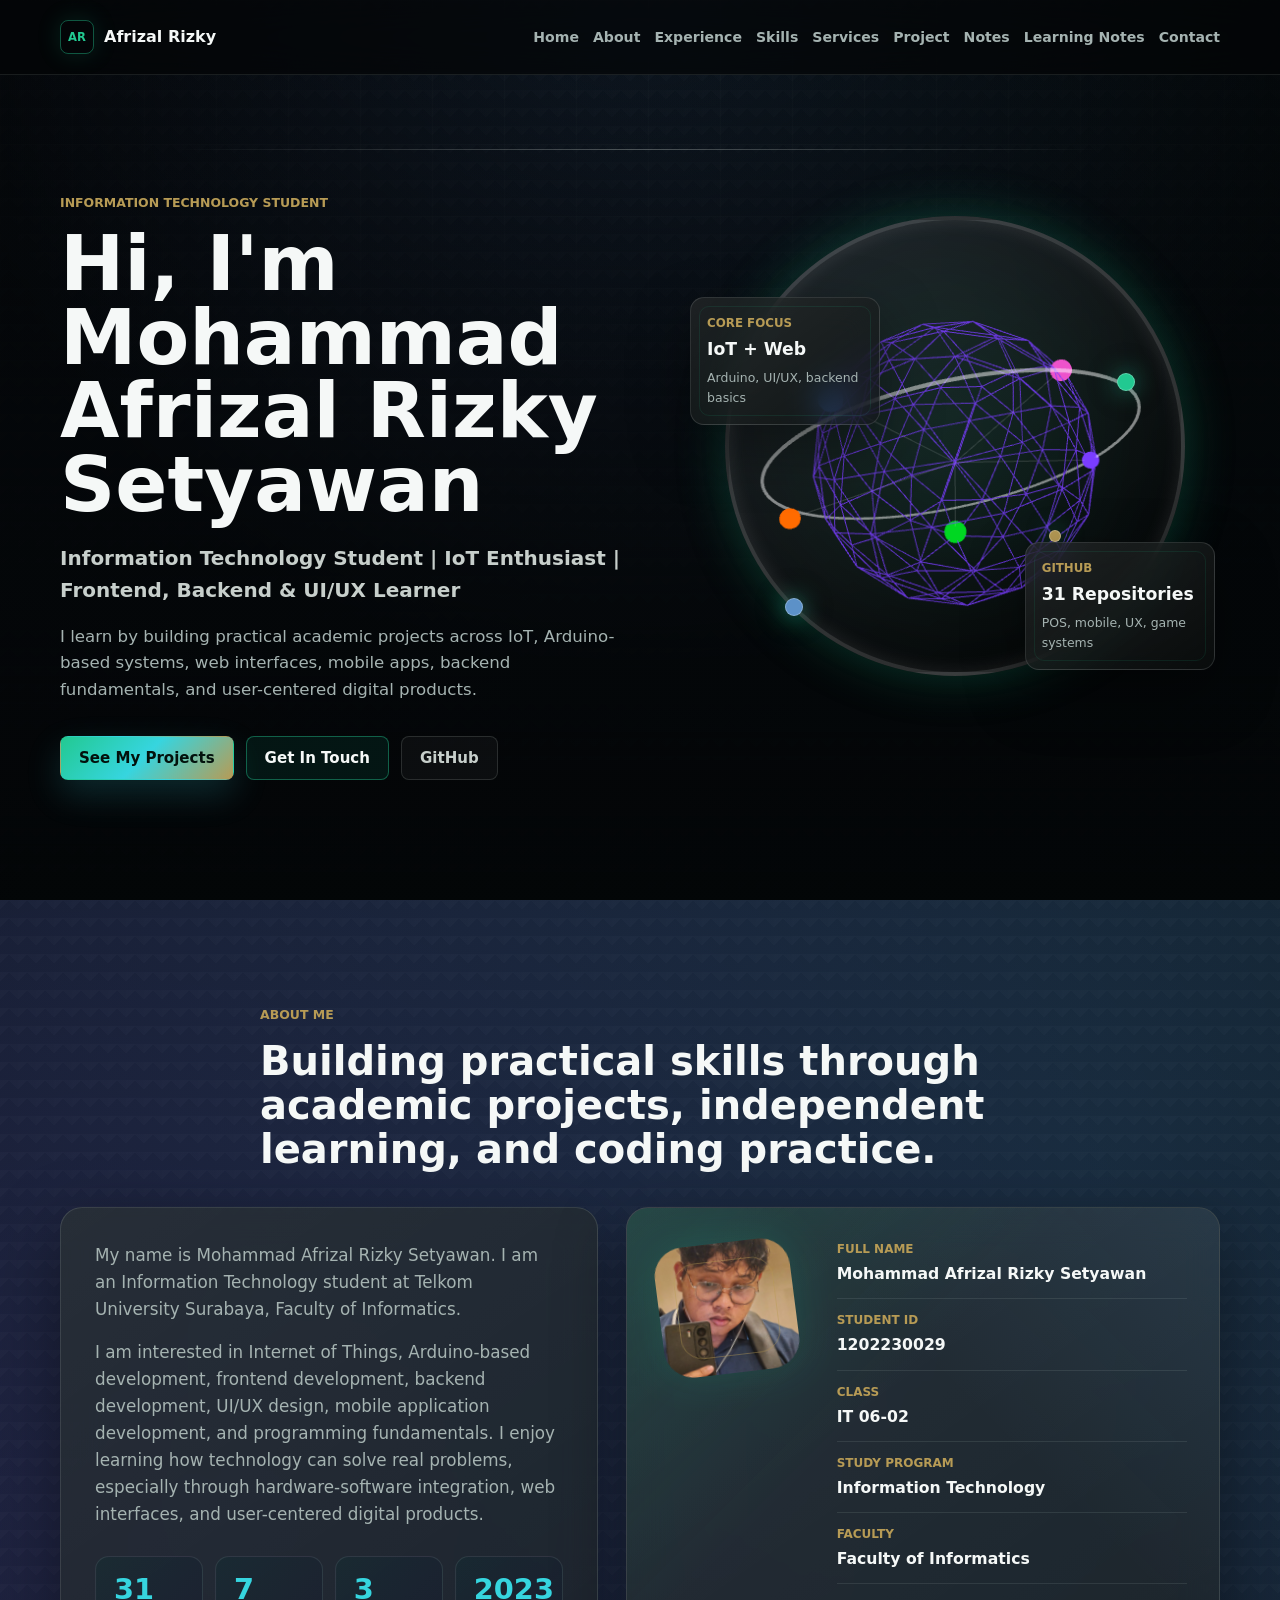
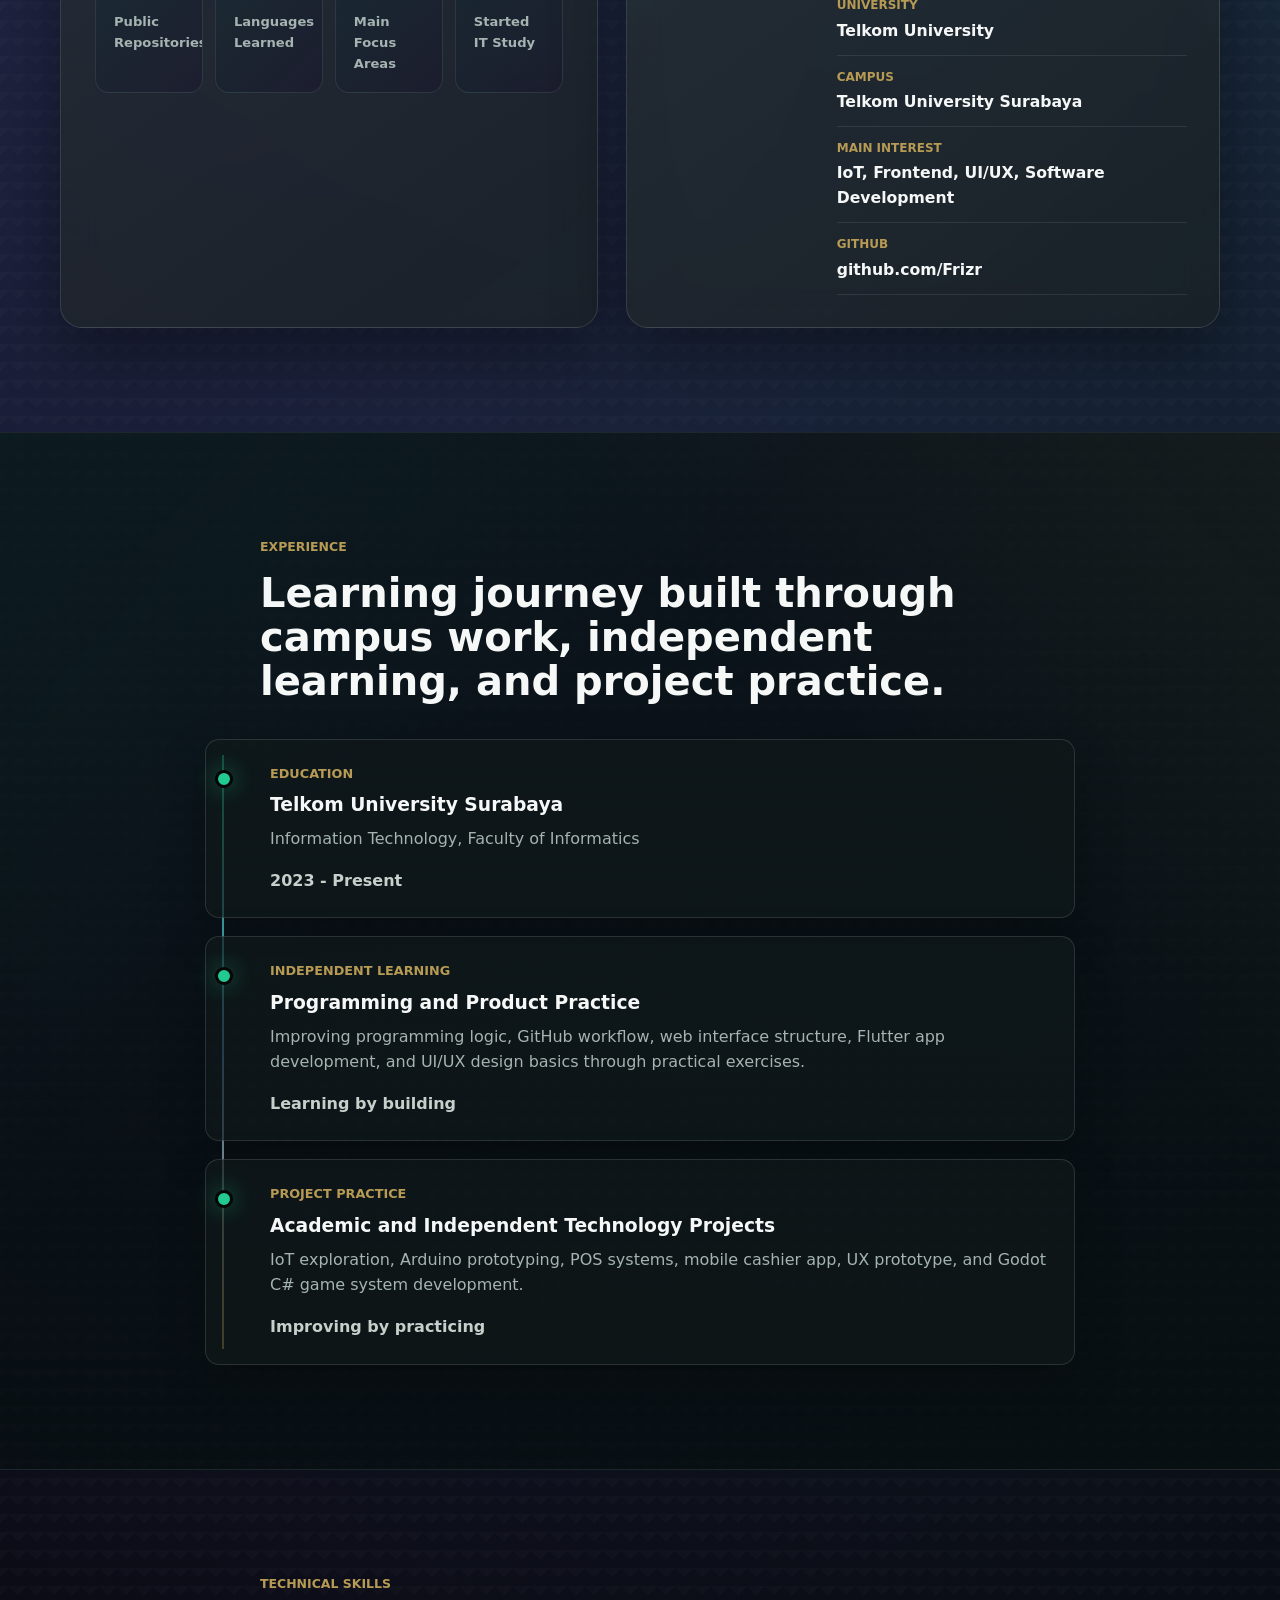
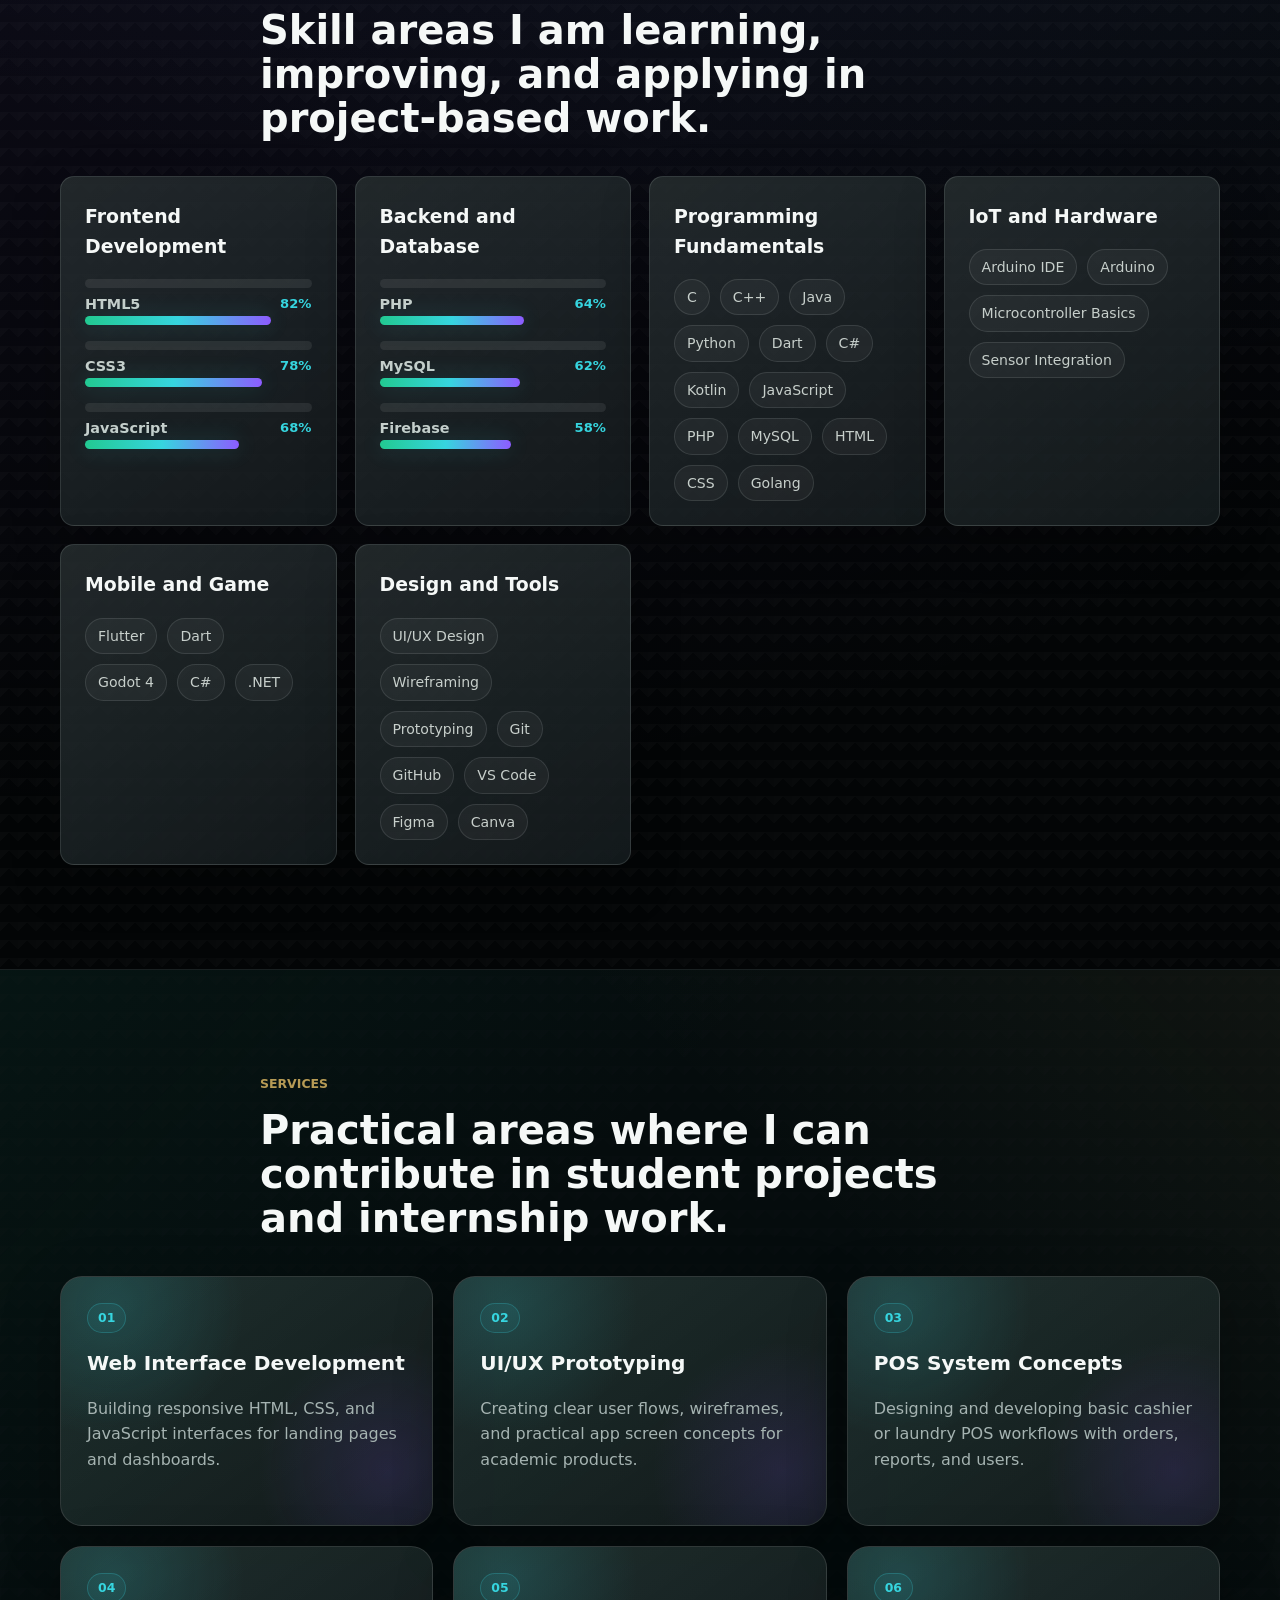
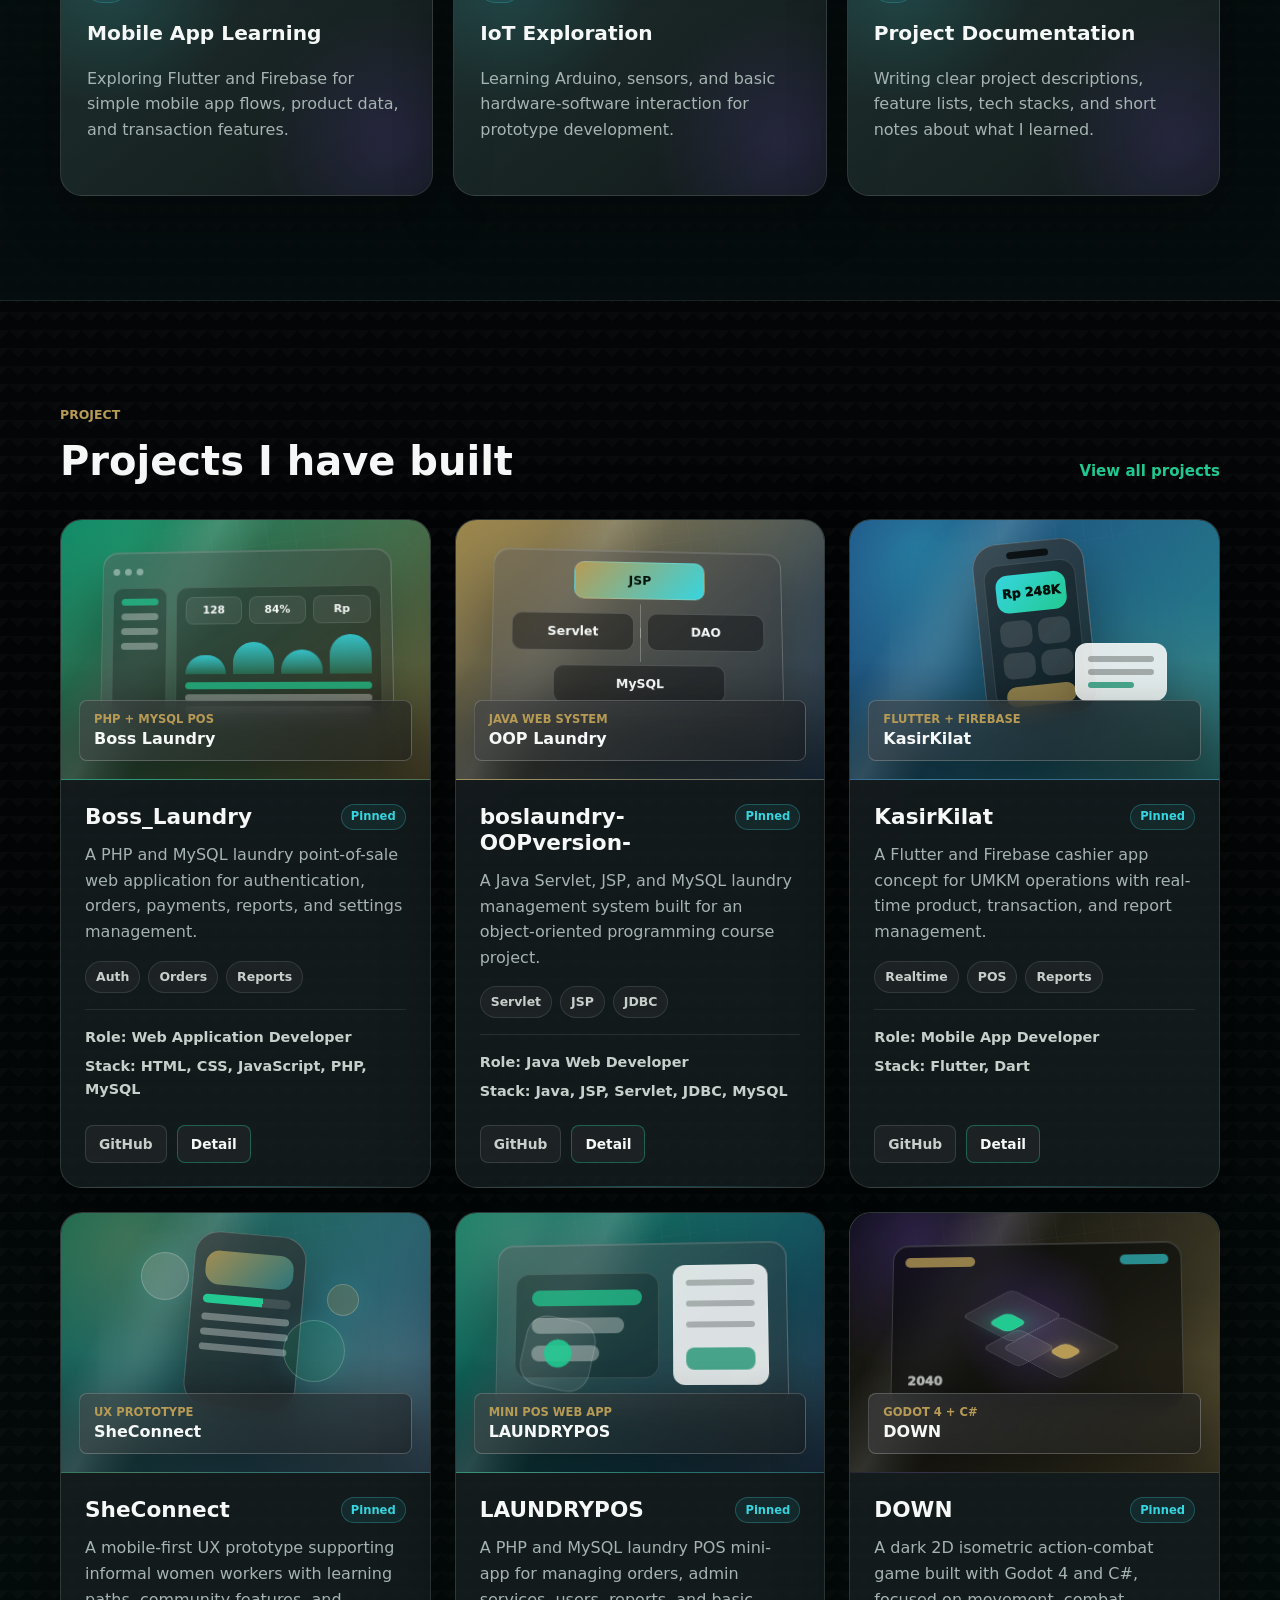
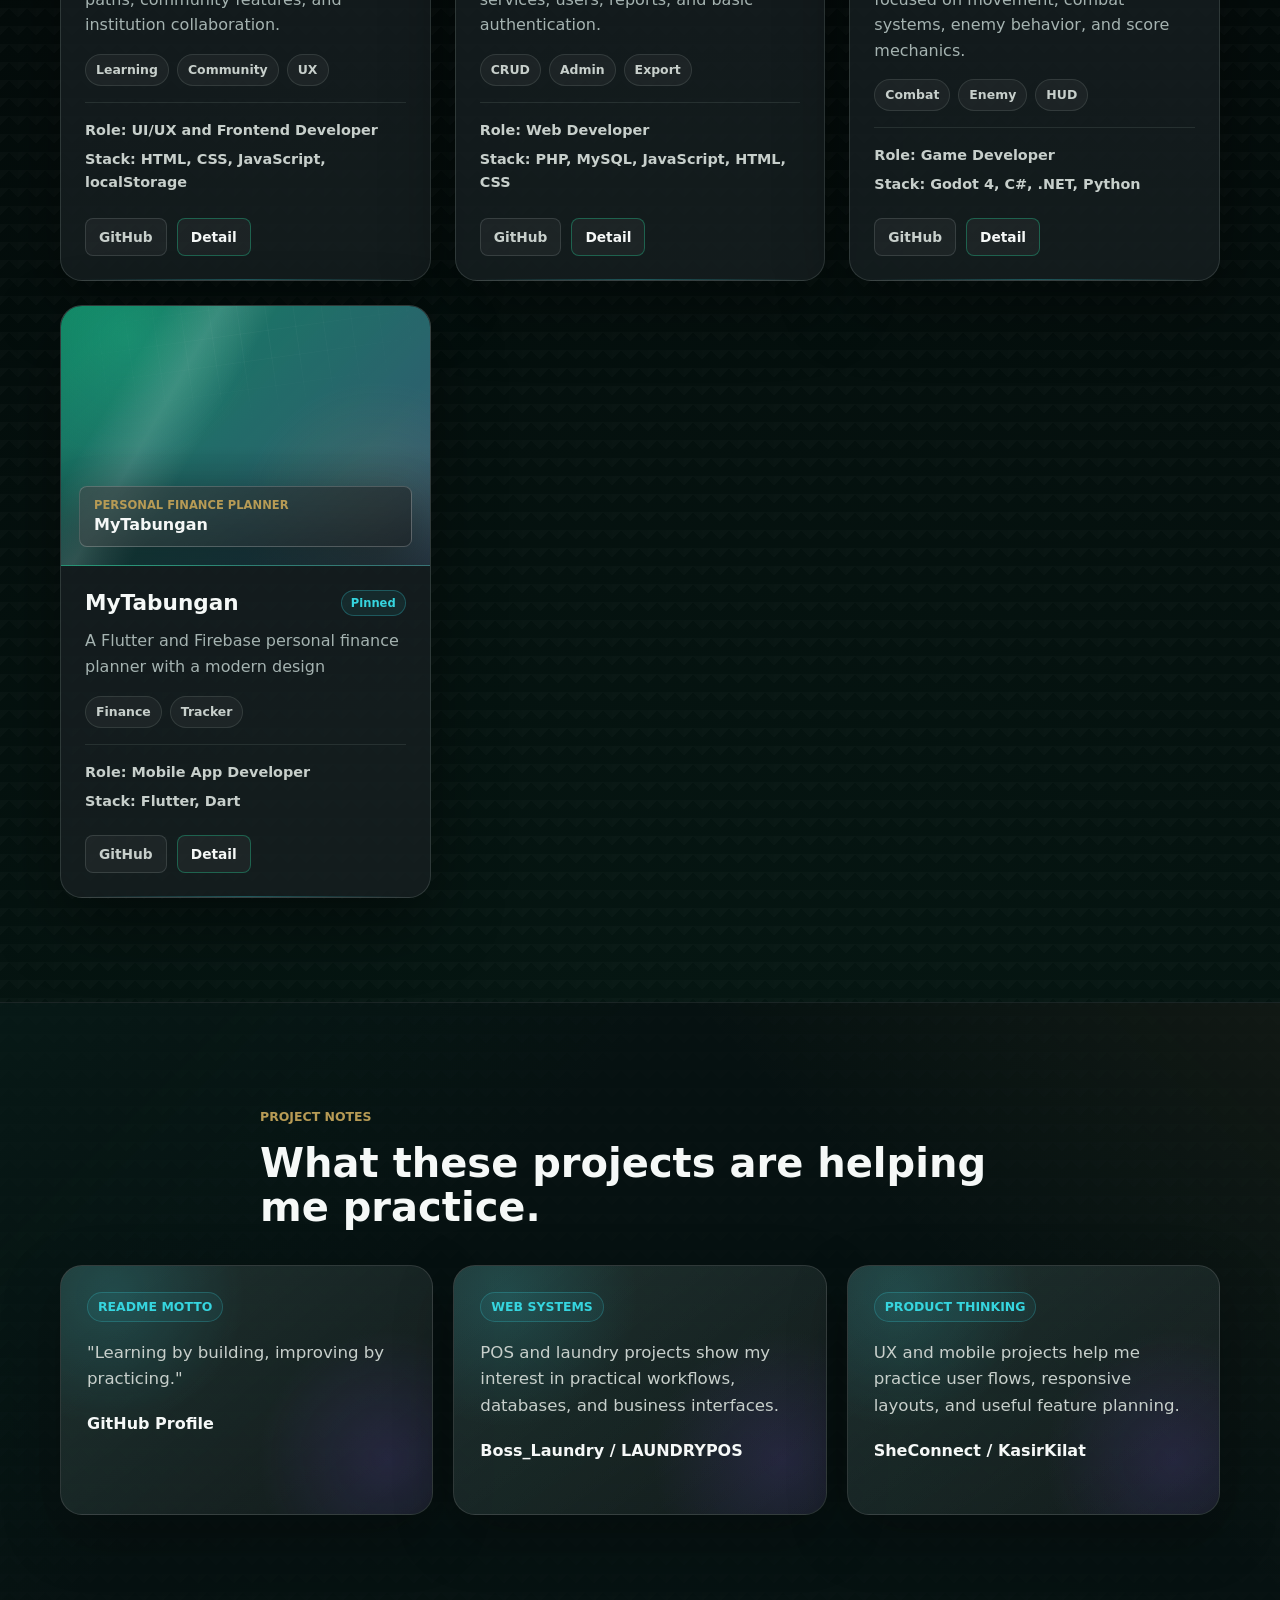
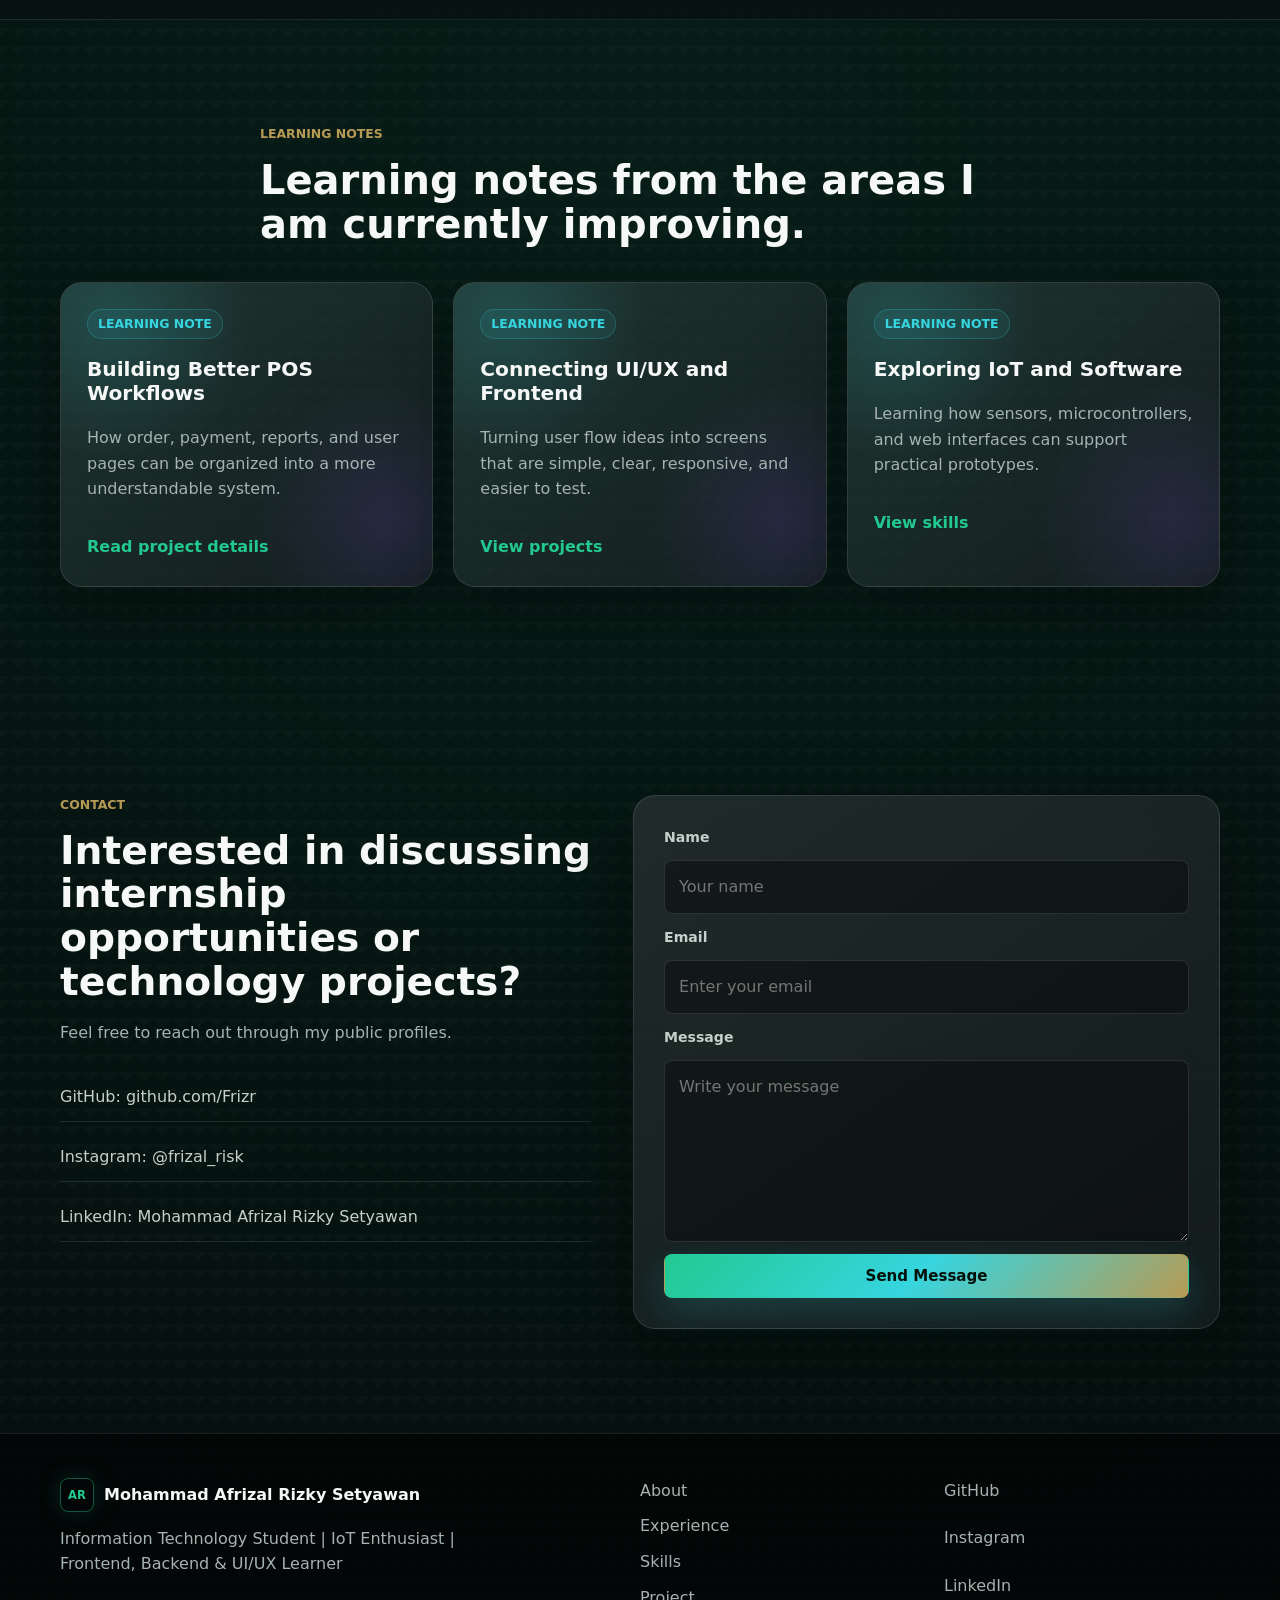
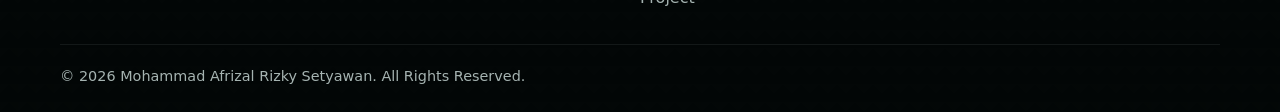
==== index.html @ 7472bc90 "feat: implement portfolio redesign with 3D animations, custom navigation, and contact form handling" ====
<!DOCTYPE html>
<html lang="en">

<head>
  <meta charset="UTF-8" />
  <meta name="viewport" content="width=device-width, initial-scale=1.0" />
  <meta name="description"
    content="Project website of Mohammad Afrizal Rizky Setyawan, Information Technology student at Telkom University Surabaya." />
  <title>Mohammad Afrizal Rizky Setyawan | Projects</title>
  <link rel="stylesheet" href="css/style.css" />
</head>

<body id="home" class="prism-page">
  <header class="site-header">
    <nav class="navbar container" aria-label="Primary navigation">
      <a class="logo" href="index.html#home">Afrizal Rizky</a>

      <input class="nav-toggle" type="checkbox" id="nav-toggle" aria-label="Open navigation menu" />
      <label class="nav-toggle-button" for="nav-toggle" aria-hidden="true">
        <span></span>
        <span></span>
        <span></span>
      </label>

      <div class="nav-panel">
        <a href="index.html#home">Home</a>
        <a href="index.html#about">About</a>
        <a href="index.html#experience">Experience</a>
        <a href="index.html#skills">Skills</a>
        <a href="index.html#services">Services</a>
        <a href="index.html#project">Project</a>
        <a href="index.html#notes">Notes</a>
        <a href="index.html#learning-notes">Learning Notes</a>
        <a href="index.html#contact">Contact</a>
      </div>
    </nav>
  </header>

  <main>
    <section class="hero section-padding">
      <div class="container hero-grid">
        <div class="hero-content">
          <p class="eyebrow">Information Technology Student</p>
          <h1>Hi, I'm Mohammad Afrizal Rizky Setyawan</h1>
          <p class="hero-subtitle">
            Information Technology Student | IoT Enthusiast | Frontend, Backend & UI/UX Learner
          </p>
          <p class="hero-description">
            I learn by building practical academic projects across IoT, Arduino-based systems,
            web interfaces, mobile apps, backend fundamentals, and user-centered digital
            products.
          </p>

          <div class="hero-actions" aria-label="Project links">
            <a class="btn btn-primary" href="#project">See My Projects</a>
            <a class="btn btn-secondary" href="#contact">Get In Touch</a>
            <a class="btn btn-ghost" href="https://github.com/Frizr" target="_blank" rel="noreferrer">GitHub</a>
          </div>
        </div>

        <div class="hero-visual" aria-label="Technology project visual">
          <div class="profile-stage">
            <div class="glow"></div>
            <div id="three-stage" class="profile-img" style="border-radius: 50%; overflow: hidden; position: relative; width: 100%; height: 100%;  display: flex; align-items: center; justify-content: center;"></div>
          </div>

            <div class="data-panel panel-left">
              <span>Core Focus</span>
              <strong>IoT + Web</strong>
              <small>Arduino, UI/UX, backend basics</small>
            </div>
            <div class="data-panel panel-right">
              <span>GitHub</span>
              <strong>31 Repositories</strong>
              <small>POS, mobile, UX, game systems</small>
            </div>
            <div class="data-node node-one"></div>
            <div class="data-node node-two"></div>
            <div class="data-node node-three"></div>
          </div>
        </div>
      </div>
    </section>

    <section class="section-padding about-prism" id="about">
      <div class="container section-heading">
        <p class="eyebrow">About Me</p>
        <h2>Building practical skills through academic projects, independent learning, and coding practice.</h2>
      </div>

      <div class="container about-grid">
        <article class="glass-panel about-copy">
          <p>
            My name is Mohammad Afrizal Rizky Setyawan. I am an Information Technology student
            at Telkom University Surabaya, Faculty of Informatics.
          </p>
          <p>
            I am interested in Internet of Things, Arduino-based development, frontend
            development, backend development, UI/UX design, mobile application development, and
            programming fundamentals. I enjoy learning how technology can solve real problems,
            especially through hardware-software integration, web interfaces, and user-centered
            digital products.
          </p>

          <div class="metrics-grid">
            <div><strong>31</strong><span>Public Repositories</span></div>
            <div><strong>7</strong><span>Languages Learned</span></div>
            <div><strong>3</strong><span>Main Focus Areas</span></div>
            <div><strong>2023</strong><span>Started IT Study</span></div>
          </div>
        </article>

        <aside class="profile-card glass-panel" aria-label="Personal information">
          <div class="profile-orbit" role="img" aria-label="Foto Profil Mohammad Afrizal Rizky Setyawan" style="background-image: url('assets/img/profile.jpg'); background-size: cover; background-position: center; border: 2px solid var(--accent); overflow: hidden;">
            <span style="display: none;">IT</span>
            
          </div>
          <div class="info-list">
            <div><span>Full Name</span><strong>Mohammad Afrizal Rizky Setyawan</strong></div>
            <div><span>Student ID</span><strong>1202230029</strong></div>
            <div><span>Class</span><strong>IT 06-02</strong></div>
            <div><span>Study Program</span><strong>Information Technology</strong></div>
            <div><span>Faculty</span><strong>Faculty of Informatics</strong></div>
            <div><span>University</span><strong>Telkom University</strong></div>
            <div><span>Campus</span><strong>Telkom University Surabaya</strong></div>
            <div><span>Main Interest</span><strong>IoT, Frontend, UI/UX, Software Development</strong></div>
            <div><span>GitHub</span><strong>github.com/Frizr</strong></div>
          </div>
        </aside>
      </div>
    </section>

    <section class="section-padding section-deep" id="experience">
      <div class="container section-heading">
        <p class="eyebrow">Experience</p>
        <h2>Learning journey built through campus work, independent learning, and project practice.</h2>
      </div>

      <div class="container timeline">
        <article class="timeline-item">
          <span class="timeline-dot"></span>
          <div>
            <p class="timeline-label">Education</p>
            <h3>Telkom University Surabaya</h3>
            <p>Information Technology, Faculty of Informatics</p>
            <span>2023 - Present</span>
          </div>
        </article>

        <article class="timeline-item">
          <span class="timeline-dot"></span>
          <div>
            <p class="timeline-label">Independent Learning</p>
            <h3>Programming and Product Practice</h3>
            <p>
              Improving programming logic, GitHub workflow, web interface structure, Flutter app
              development, and UI/UX design basics through practical exercises.
            </p>
            <span>Learning by building</span>
          </div>
        </article>

        <article class="timeline-item">
          <span class="timeline-dot"></span>
          <div>
            <p class="timeline-label">Project Practice</p>
            <h3>Academic and Independent Technology Projects</h3>
            <p>
              IoT exploration, Arduino prototyping, POS systems, mobile cashier app, UX
              prototype, and Godot C# game system development.
            </p>
            <span>Improving by practicing</span>
          </div>
        </article>
      </div>
    </section>

    <section class="section-padding" id="skills">
      <div class="container section-heading">
        <p class="eyebrow">Technical Skills</p>
        <h2>Skill areas I am learning, improving, and applying in project-based work.</h2>
      </div>

      <div class="container skills-grid prism-skills">
        <article class="skill-card">
          <h3>Frontend Development</h3>
          <div class="skill-bars">
            <div class="skill-bar" style="--value: 82%">
              <span>HTML5</span>
              <strong>82%</strong>
            </div>
            <div class="skill-bar" style="--value: 78%">
              <span>CSS3</span>
              <strong>78%</strong>
            </div>
            <div class="skill-bar" style="--value: 68%">
              <span>JavaScript</span>
              <strong>68%</strong>
            </div>
          </div>
        </article>

        <article class="skill-card">
          <h3>Backend and Database</h3>
          <div class="skill-bars">
            <div class="skill-bar" style="--value: 64%">
              <span>PHP</span>
              <strong>64%</strong>
            </div>
            <div class="skill-bar" style="--value: 62%">
              <span>MySQL</span>
              <strong>62%</strong>
            </div>
            <div class="skill-bar" style="--value: 58%">
              <span>Firebase</span>
              <strong>58%</strong>
            </div>
          </div>
        </article>

        <article class="skill-card">
          <h3>Programming Fundamentals</h3>
          <div class="tag-list">
            <span>C</span>
            <span>C++</span>
            <span>Java</span>
            <span>Python</span>
            <span>Dart</span>
            <span>C#</span>
            <span>Kotlin</span>
            <span>JavaScript</span>
            <span>PHP</span>
            <span>MySQL</span>
            <span>HTML</span>
            <span>CSS</span>
            <span>Golang</span>
          </div>
        </article>

        <article class="skill-card">
          <h3>IoT and Hardware</h3>
          <div class="tag-list">
            <span>Arduino IDE</span>
            <span>Arduino</span>
            <span>Microcontroller Basics</span>
            <span>Sensor Integration</span>
          </div>
        </article>

        <article class="skill-card">
          <h3>Mobile and Game</h3>
          <div class="tag-list">
            <span>Flutter</span>
            <span>Dart</span>
            <span>Godot 4</span>
            <span>C#</span>
            <span>.NET</span>
          </div>
        </article>

        <article class="skill-card">
          <h3>Design and Tools</h3>
          <div class="tag-list">
            <span>UI/UX Design</span>
            <span>Wireframing</span>
            <span>Prototyping</span>
            <span>Git</span>
            <span>GitHub</span>
            <span>VS Code</span>
            <span>Figma</span>
            <span>Canva</span>
          </div>
        </article>
      </div>
    </section>

    <section class="section-padding section-deep" id="services">
      <div class="container section-heading">
        <p class="eyebrow">Services</p>
        <h2>Practical areas where I can contribute in student projects and internship work.</h2>
      </div>

      <div class="container service-grid prism-services">
        <article>
          <span>01</span>
          <h3>Web Interface Development</h3>
          <p>Building responsive HTML, CSS, and JavaScript interfaces for landing pages and dashboards.</p>
        </article>
        <article>
          <span>02</span>
          <h3>UI/UX Prototyping</h3>
          <p>Creating clear user flows, wireframes, and practical app screen concepts for academic products.</p>
        </article>
        <article>
          <span>03</span>
          <h3>POS System Concepts</h3>
          <p>Designing and developing basic cashier or laundry POS workflows with orders, reports, and users.</p>
        </article>
        <article>
          <span>04</span>
          <h3>Mobile App Learning</h3>
          <p>Exploring Flutter and Firebase for simple mobile app flows, product data, and transaction features.</p>
        </article>
        <article>
          <span>05</span>
          <h3>IoT Exploration</h3>
          <p>Learning Arduino, sensors, and basic hardware-software interaction for prototype development.</p>
        </article>
        <article>
          <span>06</span>
          <h3>Project Documentation</h3>
          <p>Writing clear project descriptions, feature lists, tech stacks, and short notes about what I learned.</p>
        </article>
      </div>
    </section>

    <section class="section-padding project-section" id="project">
      <div class="container section-heading section-heading-split">
        <div>
          <p class="eyebrow">Project</p>
          <h2>Projects I have built</h2>
        </div>
        <a class="text-link" href="projects.html">View all projects</a>
      </div>

      <div class="container project-grid coverflow-grid">
        <article class="project-card">
          <div class="project-visual visual-pos">
            <div class="project-shot shot-dashboard" aria-hidden="true">
              <div class="shot-window-bar"><i></i><i></i><i></i></div>
              <div class="shot-dashboard-layout">
                <div class="shot-sidebar">
                  <span></span>
                  <span></span>
                  <span></span>
                  <span></span>
                </div>
                <div class="shot-dashboard-main">
                  <div class="shot-kpi-row">
                    <span>128</span>
                    <span>84%</span>
                    <span>Rp</span>
                  </div>
                  <div class="shot-chart">
                    <i></i>
                    <i></i>
                    <i></i>
                    <i></i>
                  </div>
                  <div class="shot-table">
                    <span></span>
                    <span></span>
                    <span></span>
                  </div>
                </div>
              </div>
            </div>
            <div class="project-visual-label">
              <span>PHP + MySQL POS</span>
              <strong>Boss Laundry</strong>
            </div>
          </div>
          <div class="project-body">
            <div class="project-title-row">
              <h3>Boss_Laundry</h3>
              <span class="repo-badge">Pinned</span>
            </div>
            <p>
              A PHP and MySQL laundry point-of-sale web application for authentication, orders,
              payments, reports, and settings management.
            </p>
            <div class="project-highlights">
              <span>Auth</span>
              <span>Orders</span>
              <span>Reports</span>
            </div>
            <div class="project-meta">
              <span>Role: Web Application Developer</span>
              <span>Stack: HTML, CSS, JavaScript, PHP, MySQL</span>
            </div>
            <div class="project-actions">
              <a href="https://github.com/Frizr/Boss_Laundry" target="_blank" rel="noreferrer">GitHub</a>
              <a href="project-detail-boss-laundry.html">Detail</a>
            </div>
          </div>
        </article>

        <article class="project-card">
          <div class="project-visual visual-java">
            <div class="project-shot shot-architecture" aria-hidden="true">
              <div class="arch-node arch-top">JSP</div>
              <div class="arch-row">
                <span>Servlet</span>
                <span>DAO</span>
              </div>
              <div class="arch-node arch-bottom">MySQL</div>
              <div class="arch-line arch-line-one"></div>
              <div class="arch-line arch-line-two"></div>
            </div>
            <div class="project-visual-label">
              <span>Java Web System</span>
              <strong>OOP Laundry</strong>
            </div>
          </div>
          <div class="project-body">
            <div class="project-title-row">
              <h3>boslaundry-OOPversion-</h3>
              <span class="repo-badge">Pinned</span>
            </div>
            <p>
              A Java Servlet, JSP, and MySQL laundry management system built for an
              object-oriented programming course project.
            </p>
            <div class="project-highlights">
              <span>Servlet</span>
              <span>JSP</span>
              <span>JDBC</span>
            </div>
            <div class="project-meta">
              <span>Role: Java Web Developer</span>
              <span>Stack: Java, JSP, Servlet, JDBC, MySQL</span>
            </div>
            <div class="project-actions">
              <a href="https://github.com/Frizr/boslaundry-OOPversion-" target="_blank" rel="noreferrer">GitHub</a>
              <a href="project-detail-oop-laundry.html">Detail</a>
            </div>
          </div>
        </article>

        <article class="project-card">
          <div class="project-visual visual-flutter">
            <div class="project-shot shot-phone" aria-hidden="true">
              <div class="phone-frame">
                <div class="phone-notch"></div>
                <div class="phone-screen">
                  <div class="phone-total">Rp 248K</div>
                  <div class="phone-products">
                    <span></span>
                    <span></span>
                    <span></span>
                    <span></span>
                  </div>
                  <div class="phone-checkout"></div>
                </div>
              </div>
              <div class="floating-receipt">
                <span></span>
                <span></span>
                <strong></strong>
              </div>
            </div>
            <div class="project-visual-label">
              <span>Flutter + Firebase</span>
              <strong>KasirKilat</strong>
            </div>
          </div>
          <div class="project-body">
            <div class="project-title-row">
              <h3>KasirKilat</h3>
              <span class="repo-badge">Pinned</span>
            </div>
            <p>
              A Flutter and Firebase cashier app concept for UMKM operations with real-time
              product, transaction, and report management.
            </p>
            <div class="project-highlights">
              <span>Realtime</span>
              <span>POS</span>
              <span>Reports</span>
            </div>
            <div class="project-meta">
              <span>Role: Mobile App Developer</span>
              <span>Stack: Flutter, Dart</span>
            </div>
            <div class="project-actions">
              <a href="https://github.com/Frizr/KasirKilat" target="_blank" rel="noreferrer">GitHub</a>
              <a href="project-detail-kasirkilat.html">Detail</a>
            </div>
          </div>
        </article>

        <article class="project-card">
          <div class="project-visual visual-she">
            <div class="project-shot shot-community" aria-hidden="true">
              <div class="community-phone">
                <div class="community-header"></div>
                <div class="community-progress"></div>
                <div class="community-list">
                  <span></span>
                  <span></span>
                  <span></span>
                </div>
              </div>
              <div class="community-orbit orbit-one"></div>
              <div class="community-orbit orbit-two"></div>
              <div class="community-orbit orbit-three"></div>
            </div>
            <div class="project-visual-label">
              <span>UX Prototype</span>
              <strong>SheConnect</strong>
            </div>
          </div>
          <div class="project-body">
            <div class="project-title-row">
              <h3>SheConnect</h3>
              <span class="repo-badge">Pinned</span>
            </div>
            <p>
              A mobile-first UX prototype supporting informal women workers with learning paths,
              community features, and institution collaboration.
            </p>
            <div class="project-highlights">
              <span>Learning</span>
              <span>Community</span>
              <span>UX</span>
            </div>
            <div class="project-meta">
              <span>Role: UI/UX and Frontend Developer</span>
              <span>Stack: HTML, CSS, JavaScript, localStorage</span>
            </div>
            <div class="project-actions">
              <a href="https://github.com/Frizr/SheConnect" target="_blank" rel="noreferrer">GitHub</a>
              <a href="project-detail-sheconnect.html">Detail</a>
            </div>
          </div>
        </article>

        <article class="project-card">
          <div class="project-visual visual-laundry">
            <div class="project-shot shot-counter" aria-hidden="true">
              <div class="counter-board">
                <span></span>
                <span></span>
                <span></span>
              </div>
              <div class="counter-receipt">
                <i></i>
                <i></i>
                <i></i>
                <strong></strong>
              </div>
              <div class="counter-status"></div>
            </div>
            <div class="project-visual-label">
              <span>Mini POS Web App</span>
              <strong>LAUNDRYPOS</strong>
            </div>
          </div>
          <div class="project-body">
            <div class="project-title-row">
              <h3>LAUNDRYPOS</h3>
              <span class="repo-badge">Pinned</span>
            </div>
            <p>
              A PHP and MySQL laundry POS mini-app for managing orders, admin services, users,
              reports, and basic authentication.
            </p>
            <div class="project-highlights">
              <span>CRUD</span>
              <span>Admin</span>
              <span>Export</span>
            </div>
            <div class="project-meta">
              <span>Role: Web Developer</span>
              <span>Stack: PHP, MySQL, JavaScript, HTML, CSS</span>
            </div>
            <div class="project-actions">
              <a href="https://github.com/Frizr/LAUNDRYPOS" target="_blank" rel="noreferrer">GitHub</a>
              <a href="project-detail-laundrypos.html">Detail</a>
            </div>
          </div>
        </article>

        <article class="project-card">
          <div class="project-visual visual-down">
            <div class="project-shot shot-game" aria-hidden="true">
              <div class="game-hud">
                <span></span>
                <span></span>
              </div>
              <div class="game-arena">
                <i class="tile tile-one"></i>
                <i class="tile tile-two"></i>
                <i class="tile tile-three"></i>
                <i class="player"></i>
                <i class="enemy"></i>
              </div>
              <div class="game-score">2040</div>
            </div>
            <div class="project-visual-label">
              <span>Godot 4 + C#</span>
              <strong>DOWN</strong>
            </div>
          </div>
          <div class="project-body">
            <div class="project-title-row">
              <h3>DOWN</h3>
              <span class="repo-badge">Pinned</span>
            </div>
            <p>
              A dark 2D isometric action-combat game built with Godot 4 and C#, focused on
              movement, combat systems, enemy behavior, and score mechanics.
            </p>
            <div class="project-highlights">
              <span>Combat</span>
              <span>Enemy</span>
              <span>HUD</span>
            </div>
            <div class="project-meta">
              <span>Role: Game Developer</span>
              <span>Stack: Godot 4, C#, .NET, Python</span>
            </div>
            <div class="project-actions">
              <a href="https://github.com/Frizr/DOWN" target="_blank" rel="noreferrer">GitHub</a>
              <a href="project-detail-down.html">Detail</a>
            </div>
          </div>
        </article>

        <article class="project-card">
          <div class="project-visual visual-mytabungan">
            <div class="project-visual-label">
              <span>Personal Finance Planner</span>
              <strong>MyTabungan</strong>
            </div>
          </div>
          <div class="project-body">
            <div class="project-title-row">
              <h3>MyTabungan</h3>
              <span class="repo-badge">Pinned</span>
            </div>
            <p>
              A Flutter and Firebase personal finance planner with a modern design 
            </p>
            <div class="project-highlights">
              <span>Finance</span>
              <span>Tracker</span>
              
            </div>
            <div class="project-meta">
              <span>Role: Mobile App Developer</span>
              <span>Stack: Flutter, Dart</span>
            </div>
            <div class="project-actions">
              <a href="https://github.com/Frizr/MyTabungan" target="_blank" rel="noreferrer">GitHub</a>
              <a href="project-detail-mytabungan.html">Detail</a>
            </div>
          </div>
        </article>
      </div>
    </section>

    <section class="section-padding section-deep" id="notes">
      <div class="container section-heading">
        <p class="eyebrow">Project Notes</p>
        <h2>What these projects are helping me practice.</h2>
      </div>

      <div class="container testimonial-grid">
        <article>
          <span>README Motto</span>
          <p>"Learning by building, improving by practicing."</p>
          <strong>GitHub Profile</strong>
        </article>
        <article>
          <span>Web Systems</span>
          <p>POS and laundry projects show my interest in practical workflows, databases, and business interfaces.</p>
          <strong>Boss_Laundry / LAUNDRYPOS</strong>
        </article>
        <article>
          <span>Product Thinking</span>
          <p>UX and mobile projects help me practice user flows, responsive layouts, and useful feature planning.</p>
          <strong>SheConnect / KasirKilat</strong>
        </article>
      </div>
    </section>

    <section class="section-padding" id="learning-notes">
      <div class="container section-heading">
        <p class="eyebrow">Learning Notes</p>
        <h2>Learning notes from the areas I am currently improving.</h2>
      </div>

      <div class="container blog-grid">
        <article>
          <span>Learning Note</span>
          <h3>Building Better POS Workflows</h3>
          <p>How order, payment, reports, and user pages can be organized into a more understandable system.</p>
          <a href="project-detail-boss-laundry.html">Read project details</a>
        </article>
        <article>
          <span>Learning Note</span>
          <h3>Connecting UI/UX and Frontend</h3>
          <p>Turning user flow ideas into screens that are simple, clear, responsive, and easier to test.</p>
          <a href="#project">View projects</a>
        </article>
        <article>
          <span>Learning Note</span>
          <h3>Exploring IoT and Software</h3>
          <p>Learning how sensors, microcontrollers, and web interfaces can support practical prototypes.</p>
          <a href="#skills">View skills</a>
        </article>
      </div>
    </section>

    <section class="section-padding" id="contact">
      <div class="container contact-grid">
        <div class="contact-copy">
          <p class="eyebrow">Contact</p>
          <h2>Interested in discussing internship opportunities or technology projects?</h2>
          <p>Feel free to reach out through my public profiles.</p>

          <div class="contact-list">
            <a href="https://github.com/Frizr" target="_blank" rel="noreferrer">GitHub: github.com/Frizr</a>
            <a href="https://www.instagram.com/frizal_risk/" target="_blank" rel="noreferrer">Instagram:
              @frizal_risk</a>
            <a href="https://www.linkedin.com/in/mohammad-afrizal-rizky-setyawan-b21048296/" target="_blank"
              rel="noreferrer">LinkedIn: Mohammad Afrizal Rizky Setyawan</a>
          </div>
        </div>

        <form class="contact-form glass-panel" action="https://formsubmit.co/afrizalrizky000@gmail.com" method="POST">
          <input type="hidden" name="_subject" value="New Message from Project Website!">

          <label for="name">Name</label>
          <input type="text" id="name" name="name" placeholder="Your name" required />

          <label for="email">Email</label>
          <input type="email" id="email" name="email" placeholder="Enter your email" required />

          <label for="message">Message</label>
          <textarea id="message" name="message" rows="6" placeholder="Write your message" required></textarea>

          <button class="btn btn-primary" type="submit">Send Message</button>
        </form>
      </div>
    </section>
  </main>

  <footer class="site-footer">
    <div class="container footer-grid">
      <div>
        <a class="logo" href="index.html#home">Mohammad Afrizal Rizky Setyawan</a>
        <p>Information Technology Student | IoT Enthusiast | Frontend, Backend & UI/UX Learner</p>
      </div>

      <div class="footer-links">
        <a href="index.html#about">About</a>
        <a href="index.html#experience">Experience</a>
        <a href="index.html#skills">Skills</a>
        <a href="index.html#project">Project</a>
      </div>

      <div class="footer-links">
        <a href="https://github.com/Frizr" target="_blank" rel="noreferrer">GitHub</a>
        <a href="https://www.instagram.com/frizal_risk/" target="_blank" rel="noreferrer">Instagram</a>
        <a href="https://www.linkedin.com/in/mohammad-afrizal-rizky-setyawan-b21048296/" target="_blank"
          rel="noreferrer">LinkedIn</a>
      </div>
    </div>
    <div class="container footer-bottom">
      <p>&copy; 2026 Mohammad Afrizal Rizky Setyawan. All Rights Reserved.</p>
    </div>
  </footer>
  <script src="assets/js/three.min.js"></script>
  <script src="assets/js/app.js"></script>
  <script src="assets/js/main.js"></script>
</body>

</html>
---- css/style.css ----
/* Base */
:root {
  --color-black: #030506;
  --color-charcoal: #081011;
  --color-gray: #11191b;
  --color-gray-soft: rgba(17, 25, 27, 0.78);
  --color-emerald: #0f8b68;
  --color-emerald-soft: #22c991;
  --color-blue: #1f4c86;
  --color-blue-soft: #5c91c8;
  --color-cyan: #36d5df;
  --color-prism: #8d5cff;
  --color-violet: #6f42d8;
  --color-silver: #c7cfcb;
  --color-gold: #b79b55;
  --color-white: #f5f8f7;
  --color-muted: #a5b3b1;
  --color-border: rgba(215, 230, 226, 0.14);
  --color-border-strong: rgba(199, 207, 203, 0.28);
  --shadow-card: 0 24px 70px rgba(0, 0, 0, 0.42);
  --shadow-glow: 0 0 42px rgba(34, 201, 145, 0.16);
  --radius-sm: 8px;
  --radius-md: 14px;
  --radius-lg: 22px;
  --container: 1160px;
  --section-space: 104px;
  --transition: 220ms ease;
}

* {
  box-sizing: border-box;
}

html {
  scroll-behavior: smooth;
}

body {
  margin: 0;
  color: var(--color-white);
  background:
    linear-gradient(115deg, rgba(15, 139, 104, 0.1), transparent 28%),
    linear-gradient(245deg, rgba(31, 76, 134, 0.14), transparent 31%),
    var(--color-black);
  font-family:
    Inter, ui-sans-serif, system-ui, -apple-system, BlinkMacSystemFont, "Segoe UI", sans-serif;
  line-height: 1.6;
}

body.prism-page {
  background:
    radial-gradient(circle at 12% 16%, rgba(141, 92, 255, 0.18), transparent 30%),
    radial-gradient(circle at 86% 12%, rgba(54, 213, 223, 0.16), transparent 28%),
    radial-gradient(circle at 52% 84%, rgba(34, 201, 145, 0.12), transparent 32%),
    linear-gradient(135deg, rgba(255, 255, 255, 0.018) 25%, transparent 25%) 0 0 / 18px 18px,
    linear-gradient(225deg, rgba(255, 255, 255, 0.014) 25%, transparent 25%) 0 0 / 18px 18px,
    var(--color-black);
}

body::before {
  position: fixed;
  inset: 0;
  z-index: -2;
  pointer-events: none;
  content: "";
  background-image:
    linear-gradient(rgba(199, 207, 203, 0.04) 1px, transparent 1px),
    linear-gradient(90deg, rgba(199, 207, 203, 0.04) 1px, transparent 1px);
  background-size: 72px 72px;
  mask-image: linear-gradient(to bottom, rgba(0, 0, 0, 0.9), transparent 72%);
}

body::after {
  position: fixed;
  inset: 0;
  z-index: -1;
  pointer-events: none;
  content: "";
  background:
    linear-gradient(180deg, rgba(3, 5, 6, 0.16), rgba(3, 5, 6, 0.86)),
    radial-gradient(circle at top center, transparent, rgba(3, 5, 6, 0.82) 62%);
}

img,
svg {
  max-width: 100%;
}

a {
  color: inherit;
  text-decoration: none;
}

p,
h1,
h2,
h3 {
  margin-top: 0;
}

p {
  color: var(--color-muted);
}

ul {
  margin: 0;
  padding-left: 18px;
}

button,
input,
textarea {
  font: inherit;
}

.container {
  width: min(100% - 40px, var(--container));
  margin-inline: auto;
}

.section-padding {
  padding: var(--section-space) 0;
}

.section-deep {
  border-block: 1px solid rgba(215, 230, 226, 0.09);
  background:
    linear-gradient(135deg, rgba(15, 139, 104, 0.07), transparent 36%),
    linear-gradient(225deg, rgba(183, 155, 85, 0.06), transparent 32%),
    rgba(8, 16, 17, 0.72);
}

.eyebrow {
  margin-bottom: 14px;
  color: var(--color-gold);
  font-size: 0.78rem;
  font-weight: 700;
  letter-spacing: 0;
  text-transform: uppercase;
}

.section-heading {
  max-width: 760px;
  margin-bottom: 36px;
}

.section-heading h2 {
  margin-bottom: 0;
  color: var(--color-white);
  font-size: 2.5rem;
  line-height: 1.1;
  letter-spacing: 0;
}

.section-heading-split {
  display: flex;
  max-width: none;
  align-items: end;
  justify-content: space-between;
  gap: 28px;
}

.section-heading-split > div {
  max-width: 760px;
}

.glass-panel {
  border: 1px solid var(--color-border);
  background:
    linear-gradient(145deg, rgba(255, 255, 255, 0.08), rgba(255, 255, 255, 0.025)),
    rgba(17, 25, 27, 0.66);
  box-shadow: var(--shadow-card);
  backdrop-filter: blur(18px);
}

.btn,
.project-actions a,
.text-link {
  display: inline-flex;
  min-height: 44px;
  align-items: center;
  justify-content: center;
  border-radius: var(--radius-sm);
  font-size: 0.94rem;
  font-weight: 700;
  transition:
    transform var(--transition),
    border-color var(--transition),
    background var(--transition),
    color var(--transition),
    box-shadow var(--transition);
}

.btn:hover,
.project-actions a:hover,
.text-link:hover {
  transform: translateY(-2px);
}

.btn {
  padding: 0 18px;
  border: 1px solid transparent;
}

.btn-primary {
  color: #03110c;
  background: linear-gradient(135deg, var(--color-emerald-soft), var(--color-cyan) 48%, var(--color-gold));
  box-shadow: 0 14px 35px rgba(54, 213, 223, 0.18);
}

.btn-primary:hover {
  box-shadow: 0 18px 45px rgba(141, 92, 255, 0.24);
}

.btn-secondary {
  border-color: rgba(34, 201, 145, 0.42);
  color: var(--color-white);
  background: rgba(15, 139, 104, 0.12);
}

.btn-secondary:hover {
  background: rgba(15, 139, 104, 0.2);
}

.btn-ghost {
  border-color: var(--color-border);
  color: var(--color-silver);
  background: rgba(255, 255, 255, 0.035);
}

.btn-ghost:hover {
  border-color: rgba(183, 155, 85, 0.44);
  color: var(--color-white);
}

.text-link {
  min-height: 0;
  color: var(--color-emerald-soft);
}

/* Header */
.site-header {
  position: sticky;
  top: 0;
  z-index: 100;
  border-bottom: 1px solid rgba(215, 230, 226, 0.1);
  background: rgba(3, 5, 6, 0.7);
  backdrop-filter: blur(18px);
}

.navbar {
  display: flex;
  min-height: 74px;
  align-items: center;
  justify-content: space-between;
  gap: 24px;
}

.logo {
  display: inline-flex;
  align-items: center;
  gap: 10px;
  color: var(--color-white);
  font-weight: 800;
}

.logo::before {
  display: inline-grid;
  width: 32px;
  height: 32px;
  place-items: center;
  border: 1px solid rgba(34, 201, 145, 0.42);
  border-radius: var(--radius-sm);
  color: var(--color-emerald-soft);
  content: "AR";
  font-size: 0.72rem;
  box-shadow: 0 0 24px rgba(34, 201, 145, 0.16);
}

.nav-panel {
  display: flex;
  align-items: center;
  gap: 14px;
}

.nav-panel a {
  color: var(--color-muted);
  font-size: 0.88rem;
  font-weight: 650;
}

.nav-panel a:hover,
.nav-panel a.is-active {
  color: var(--color-white);
}

.nav-toggle {
  position: absolute;
  width: 1px;
  height: 1px;
  opacity: 0;
  pointer-events: none;
}

.nav-toggle-button {
  display: none;
}

/* Hero */
.hero {
  position: relative;
  min-height: calc(100vh - 74px);
  overflow: hidden;
  padding-top: 118px;
}

.hero::before {
  position: absolute;
  inset: 9% 0 auto;
  width: min(940px, 80%);
  height: 1px;
  margin-inline: auto;
  content: "";
  background: linear-gradient(90deg, transparent, rgba(199, 207, 203, 0.34), transparent);
}

.hero-grid {
  display: grid;
  align-items: center;
  gap: 56px;
  grid-template-columns: minmax(0, 1.04fr) minmax(320px, 0.96fr);
}

.hero-content {
  position: relative;
  z-index: 2;
}

.hero h1,
.page-hero h1 {
  max-width: 820px;
  margin-bottom: 20px;
  color: var(--color-white);
  font-size: 4.8rem;
  line-height: 0.96;
  letter-spacing: 0;
}

.hero-subtitle {
  margin-bottom: 18px;
  color: var(--color-silver);
  font-size: 1.25rem;
  font-weight: 700;
}

.hero-description {
  max-width: 670px;
  margin-bottom: 32px;
  font-size: 1.04rem;
}

.hero-actions {
  display: flex;
  flex-wrap: wrap;
  gap: 12px;
}

.hero-visual {
  position: relative;
  min-height: 540px;
  perspective: 1100px;
}

.orbital-stage {
  position: relative;
  width: min(100%, 540px);
  aspect-ratio: 1;
  margin-inline: auto;
  transform-style: preserve-3d;
}

.orbital-stage::before {
  position: absolute;
  inset: 10%;
  border: 1px solid rgba(199, 207, 203, 0.15);
  border-radius: 28px;
  content: "";
  transform: rotateX(62deg) rotateZ(-28deg);
  box-shadow:
    inset 0 0 36px rgba(34, 201, 145, 0.08),
    0 34px 90px rgba(0, 0, 0, 0.44);
}

.glow {
  position: absolute;
  border-radius: 999px;
  filter: blur(32px);
  opacity: 0.56;
}

.glow-emerald {
  inset: 16% auto auto 10%;
  width: 210px;
  height: 210px;
  background: rgba(34, 201, 145, 0.34);
}

.glow-blue {
  right: 8%;
  bottom: 12%;
  width: 230px;
  height: 230px;
  background: rgba(92, 145, 200, 0.3);
}

.glow-prism {
  top: 36%;
  right: 18%;
  width: 190px;
  height: 190px;
  background: rgba(141, 92, 255, 0.24);
}

.core-sphere {
  position: absolute;
  inset: 50% auto auto 50%;
  width: 220px;
  height: 220px;
  border: 1px solid rgba(255, 255, 255, 0.24);
  border-radius: 34px;
  background:
    radial-gradient(circle at 28% 22%, rgba(255, 255, 255, 0.84), transparent 10%),
    linear-gradient(135deg, rgba(34, 201, 145, 0.82), rgba(31, 76, 134, 0.76) 54%, rgba(183, 155, 85, 0.62));
  box-shadow:
    0 28px 90px rgba(0, 0, 0, 0.48),
    0 0 44px rgba(34, 201, 145, 0.2);
  transform: translate(-50%, -50%) rotateX(58deg) rotateZ(42deg);
  animation: float-core 7s ease-in-out infinite;
}

.core-sphere::before,
.core-sphere::after {
  position: absolute;
  border: 1px solid rgba(255, 255, 255, 0.18);
  content: "";
}

.core-sphere::before {
  inset: 24px;
  border-radius: 24px;
}

.core-sphere::after {
  right: -22px;
  bottom: -22px;
  width: 74px;
  height: 74px;
  border-radius: 18px;
  background: rgba(3, 5, 6, 0.34);
  backdrop-filter: blur(8px);
}

.ring {
  position: absolute;
  inset: 50% auto auto 50%;
  border: 1px solid rgba(199, 207, 203, 0.28);
  border-radius: 50%;
  transform-style: preserve-3d;
}

.ring-one {
  width: 360px;
  height: 150px;
  transform: translate(-50%, -50%) rotateX(70deg) rotateZ(18deg);
}

.ring-two {
  width: 420px;
  height: 170px;
  border-color: rgba(183, 155, 85, 0.24);
  transform: translate(-50%, -50%) rotateX(72deg) rotateZ(-32deg);
}

.floating-card {
  position: absolute;
  width: 168px;
  padding: 16px;
  border: 1px solid var(--color-border);
  border-radius: var(--radius-md);
  background: rgba(8, 16, 17, 0.62);
  box-shadow: 0 22px 60px rgba(0, 0, 0, 0.36);
  backdrop-filter: blur(15px);
  animation: float-card 6s ease-in-out infinite;
}

.floating-card span,
.page-hero-card span,
.summary-list span,
.info-list span {
  display: block;
  color: var(--color-gold);
  font-size: 0.75rem;
  font-weight: 800;
  text-transform: uppercase;
}

.floating-card strong,
.page-hero-card strong {
  display: block;
  color: var(--color-white);
  font-size: 1.08rem;
}

.card-top {
  top: 14%;
  right: 3%;
}

.card-bottom {
  bottom: 12%;
  left: 2%;
  animation-delay: -2.4s;
}

.glass-cube {
  position: absolute;
  width: 82px;
  height: 82px;
  border: 1px solid rgba(199, 207, 203, 0.18);
  border-radius: 18px;
  background: linear-gradient(145deg, rgba(199, 207, 203, 0.18), rgba(199, 207, 203, 0.04));
  box-shadow: 0 20px 45px rgba(0, 0, 0, 0.34);
  transform-style: preserve-3d;
}

.cube-left {
  top: 32%;
  left: 1%;
  transform: rotateX(58deg) rotateZ(28deg);
}

.cube-right {
  right: 7%;
  bottom: 30%;
  transform: rotateX(58deg) rotateZ(-34deg);
}

.holo-stage {
  position: relative;
  width: min(100%, 560px);
  aspect-ratio: 1;
  margin-inline: auto;
  transform-style: preserve-3d;
  perspective: 1200px;
}

.holo-backdrop {
  position: absolute;
  inset: 9% 8% 16%;
  border: 1px solid rgba(199, 207, 203, 0.16);
  border-radius: 34px;
  background:
    linear-gradient(135deg, rgba(255, 255, 255, 0.1), rgba(255, 255, 255, 0.015)),
    linear-gradient(90deg, rgba(141, 92, 255, 0.12), transparent 42%, rgba(54, 213, 223, 0.1)),
    radial-gradient(circle at 34% 28%, rgba(34, 201, 145, 0.22), transparent 34%),
    radial-gradient(circle at 74% 70%, rgba(92, 145, 200, 0.22), transparent 36%),
    rgba(8, 16, 17, 0.42);
  box-shadow:
    inset 0 0 70px rgba(34, 201, 145, 0.06),
    0 34px 95px rgba(0, 0, 0, 0.48);
  transform: rotateX(58deg) rotateZ(-17deg) translateZ(-30px);
}

.holo-backdrop::before,
.holo-backdrop::after {
  position: absolute;
  content: "";
  pointer-events: none;
}

.holo-backdrop::before {
  inset: 18px;
  border: 1px solid rgba(34, 201, 145, 0.14);
  border-radius: 24px;
}

.holo-backdrop::after {
  inset: 0;
  border-radius: inherit;
  background:
    linear-gradient(90deg, transparent, rgba(255, 255, 255, 0.12), transparent),
    repeating-linear-gradient(0deg, rgba(255, 255, 255, 0.035) 0 1px, transparent 1px 15px);
  mix-blend-mode: screen;
  opacity: 0.44;
}

.holo-grid-floor {
  position: absolute;
  right: 5%;
  bottom: 1%;
  left: 4%;
  height: 42%;
  border: 1px solid rgba(34, 201, 145, 0.16);
  border-radius: 50%;
  background-image:
    linear-gradient(rgba(34, 201, 145, 0.18) 1px, transparent 1px),
    linear-gradient(90deg, rgba(92, 145, 200, 0.16) 1px, transparent 1px);
  background-size: 26px 26px;
  box-shadow:
    0 0 44px rgba(34, 201, 145, 0.12),
    inset 0 0 55px rgba(31, 76, 134, 0.12);
  mask-image: radial-gradient(ellipse, rgba(0, 0, 0, 0.9), transparent 72%);
  transform: rotateX(67deg) translateZ(-80px);
}

.scan-beam {
  position: absolute;
  top: 9%;
  left: 50%;
  width: 30%;
  height: 74%;
  border-radius: 999px;
  background: linear-gradient(180deg, rgba(199, 207, 203, 0), rgba(34, 201, 145, 0.22), rgba(199, 207, 203, 0));
  filter: blur(10px);
  opacity: 0.65;
  transform: translateX(-50%) rotateZ(10deg);
  animation: beam-sweep 6s ease-in-out infinite;
}

.holo-core {
  position: absolute;
  inset: 50% auto auto 50%;
  width: 250px;
  height: 250px;
  transform: translate(-50%, -50%);
  transform-style: preserve-3d;
  animation: core-hover 7s ease-in-out infinite;
}

.holo-chip {
  position: absolute;
  inset: 50% auto auto 50%;
  display: grid;
  width: 158px;
  height: 158px;
  place-items: center;
  border: 1px solid rgba(255, 255, 255, 0.2);
  border-radius: 30px;
  background:
    linear-gradient(145deg, rgba(34, 201, 145, 0.9), rgba(54, 213, 223, 0.76) 35%, rgba(141, 92, 255, 0.72) 68%, rgba(183, 155, 85, 0.62)),
    rgba(17, 25, 27, 0.9);
  box-shadow:
    0 26px 76px rgba(0, 0, 0, 0.46),
    0 0 42px rgba(34, 201, 145, 0.24),
    inset 0 0 36px rgba(255, 255, 255, 0.08);
  transform: translate(-50%, -50%) rotateX(58deg) rotateZ(45deg);
}

.holo-chip strong {
  color: var(--color-white);
  font-size: 2.55rem;
  font-weight: 950;
  line-height: 1;
  transform: rotateZ(-45deg);
}

.holo-chip small {
  color: rgba(245, 248, 247, 0.82);
  font-size: 0.66rem;
  font-weight: 900;
  letter-spacing: 0;
  transform: rotateZ(-45deg);
}

.chip-line {
  position: absolute;
  left: 20px;
  width: calc(100% - 40px);
  height: 1px;
  background: linear-gradient(90deg, transparent, rgba(255, 255, 255, 0.75), transparent);
}

.chip-line-top {
  top: 28px;
}

.chip-line-bottom {
  bottom: 28px;
}

.holo-ring {
  position: absolute;
  inset: 50% auto auto 50%;
  border: 1px solid rgba(199, 207, 203, 0.28);
  border-radius: 50%;
  transform-style: preserve-3d;
}

.holo-ring-one {
  width: 350px;
  height: 130px;
  transform: translate(-50%, -50%) rotateX(72deg) rotateZ(18deg);
  animation: ring-drift-one 10s linear infinite;
}

.holo-ring-two {
  width: 410px;
  height: 170px;
  border-color: rgba(141, 92, 255, 0.34);
  transform: translate(-50%, -50%) rotateX(68deg) rotateZ(-30deg);
  animation: ring-drift-two 12s linear infinite;
}

.holo-ring-three {
  width: 220px;
  height: 220px;
  border-color: rgba(183, 155, 85, 0.26);
  transform: translate(-50%, -50%) rotateX(58deg) rotateZ(45deg);
}

.holo-axis {
  position: absolute;
  inset: 50% auto auto 50%;
  height: 1px;
  width: 410px;
  background: linear-gradient(90deg, transparent, rgba(199, 207, 203, 0.4), transparent);
  transform-origin: center;
}

.axis-x {
  transform: translate(-50%, -50%) rotateZ(24deg);
}

.axis-y {
  transform: translate(-50%, -50%) rotateZ(114deg);
}

.data-panel {
  position: absolute;
  z-index: 3;
  width: 190px;
  padding: 16px;
  border: 1px solid rgba(199, 207, 203, 0.16);
  border-radius: var(--radius-md);
  background:
    linear-gradient(145deg, rgba(255, 255, 255, 0.1), rgba(255, 255, 255, 0.028)),
    rgba(3, 5, 6, 0.62);
  box-shadow: 0 22px 60px rgba(0, 0, 0, 0.4);
  backdrop-filter: blur(16px);
  animation: panel-hover 6s ease-in-out infinite;
}

.data-panel::before {
  position: absolute;
  inset: 8px;
  border: 1px solid rgba(34, 201, 145, 0.1);
  border-radius: 10px;
  content: "";
  pointer-events: none;
}

.data-panel span {
  display: block;
  color: var(--color-gold);
  font-size: 0.74rem;
  font-weight: 900;
  text-transform: uppercase;
}

.data-panel strong {
  display: block;
  margin-top: 3px;
  color: var(--color-white);
  font-size: 1.08rem;
}

.data-panel small {
  display: block;
  margin-top: 4px;
  color: var(--color-muted);
  font-size: 0.78rem;
}

.panel-left {
  top: 15%;
  left: 0;
}

.panel-right {
  right: 1%;
  bottom: 16%;
  animation-delay: -2.2s;
}

.data-node {
  position: absolute;
  z-index: 2;
  width: 18px;
  height: 18px;
  border: 1px solid rgba(255, 255, 255, 0.28);
  border-radius: 50%;
  background: var(--color-emerald-soft);
  box-shadow:
    0 0 22px rgba(34, 201, 145, 0.58),
    0 0 48px rgba(92, 145, 200, 0.18);
}

.node-one {
  top: 29%;
  right: 16%;
}

.node-two {
  bottom: 26%;
  left: 18%;
  background: var(--color-blue-soft);
}

.node-three {
  top: 58%;
  right: 30%;
  width: 12px;
  height: 12px;
  background: var(--color-gold);
}

/* About */
.about-grid {
  display: grid;
  align-items: stretch;
  gap: 28px;
  grid-template-columns: minmax(0, 0.95fr) minmax(320px, 1.05fr);
}

.about-copy,
.profile-card,
.contact-form,
.detail-sidebar,
.detail-section,
.page-hero-card {
  border-radius: var(--radius-lg);
}

.about-copy {
  padding: 34px;
}

.about-copy p {
  font-size: 1.05rem;
}

.about-copy p:last-child {
  margin-bottom: 0;
}

.profile-card {
  position: relative;
  display: grid;
  gap: 28px;
  overflow: hidden;
  padding: 32px;
  grid-template-columns: 150px minmax(0, 1fr);
}

.profile-card::before {
  position: absolute;
  inset: 0;
  content: "";
  background:
    linear-gradient(135deg, rgba(34, 201, 145, 0.16), transparent 34%),
    linear-gradient(225deg, rgba(92, 145, 200, 0.14), transparent 34%);
  pointer-events: none;
}

.profile-orbit {
  position: relative;
  z-index: 1;
  display: grid;
  width: 136px;
  height: 136px;
  place-items: center;
  border: 1px solid rgba(34, 201, 145, 0.34);
  border-radius: 30px;
  background: rgba(3, 5, 6, 0.36);
  box-shadow: var(--shadow-glow);
  transform: rotateX(16deg) rotateZ(-7deg);
}

.profile-orbit::before {
  position: absolute;
  inset: 18px;
  border: 1px solid rgba(183, 155, 85, 0.42);
  border-radius: 22px;
  content: "";
}

.profile-orbit span {
  color: var(--color-white);
  font-size: 2.3rem;
  font-weight: 900;
}

.info-list,
.summary-list {
  position: relative;
  z-index: 1;
  display: grid;
  gap: 12px;
}

.info-list div,
.summary-list div {
  display: grid;
  gap: 2px;
  padding-bottom: 12px;
  border-bottom: 1px solid rgba(215, 230, 226, 0.1);
}

.info-list strong,
.summary-list strong {
  color: var(--color-white);
  font-size: 0.98rem;
}

.metrics-grid {
  display: grid;
  gap: 12px;
  margin-top: 28px;
  grid-template-columns: repeat(4, minmax(0, 1fr));
}

.metrics-grid div {
  position: relative;
  overflow: hidden;
  min-height: 96px;
  padding: 18px;
  border: 1px solid rgba(199, 207, 203, 0.12);
  border-radius: var(--radius-md);
  background:
    linear-gradient(135deg, rgba(54, 213, 223, 0.08), rgba(141, 92, 255, 0.06)),
    rgba(3, 5, 6, 0.34);
}

.metrics-grid div::before {
  position: absolute;
  inset: 0;
  content: "";
  background: linear-gradient(120deg, transparent, rgba(255, 255, 255, 0.12), transparent);
  transform: translateX(-100%);
  transition: transform 520ms ease;
}

.metrics-grid div:hover::before {
  transform: translateX(100%);
}

.metrics-grid strong {
  display: block;
  color: var(--color-cyan);
  font-size: 1.8rem;
  line-height: 1;
}

.metrics-grid span {
  display: block;
  margin-top: 8px;
  color: var(--color-muted);
  font-size: 0.82rem;
  font-weight: 700;
}

/* Skills */
.skills-grid {
  display: grid;
  gap: 18px;
  grid-template-columns: repeat(4, minmax(0, 1fr));
}

.skill-card {
  position: relative;
  min-height: 220px;
  overflow: hidden;
  padding: 24px;
  border: 1px solid var(--color-border);
  border-radius: var(--radius-md);
  background:
    linear-gradient(145deg, rgba(255, 255, 255, 0.08), rgba(255, 255, 255, 0.02)),
    var(--color-gray-soft);
  box-shadow: 0 18px 48px rgba(0, 0, 0, 0.28);
  transition:
    transform var(--transition),
    border-color var(--transition),
    box-shadow var(--transition);
}

.skill-card::before,
.project-card::before {
  position: absolute;
  inset: 0;
  padding: 1px;
  border-radius: inherit;
  content: "";
  background: linear-gradient(135deg, rgba(34, 201, 145, 0.52), rgba(92, 145, 200, 0.12), rgba(183, 155, 85, 0.38));
  -webkit-mask:
    linear-gradient(#000 0 0) content-box,
    linear-gradient(#000 0 0);
  -webkit-mask-composite: xor;
  mask:
    linear-gradient(#000 0 0) content-box,
    linear-gradient(#000 0 0);
  mask-composite: exclude;
  opacity: 0;
  pointer-events: none;
  transition: opacity var(--transition);
}

.skill-card:hover,
.project-card:hover {
  border-color: rgba(34, 201, 145, 0.24);
  box-shadow:
    0 26px 70px rgba(0, 0, 0, 0.38),
    0 0 32px rgba(34, 201, 145, 0.08);
  transform: translateY(-6px) rotateX(var(--tilt-x, 0deg)) rotateY(var(--tilt-y, 0deg));
}

.skill-card:hover::before,
.project-card:hover::before {
  opacity: 1;
}

.skill-card h3 {
  margin-bottom: 18px;
  color: var(--color-white);
  font-size: 1.18rem;
}

.skill-wide {
  grid-column: span 2;
}

.tag-list {
  display: flex;
  flex-wrap: wrap;
  gap: 10px;
}

.tag-list span {
  display: inline-flex;
  min-height: 34px;
  align-items: center;
  border: 1px solid rgba(199, 207, 203, 0.14);
  border-radius: 999px;
  padding: 6px 12px;
  color: var(--color-silver);
  background: rgba(255, 255, 255, 0.045);
  font-size: 0.88rem;
}

.skill-bars {
  display: grid;
  gap: 16px;
}

.skill-bar {
  position: relative;
  display: grid;
  min-height: 46px;
  align-content: start;
  gap: 9px;
  grid-template-columns: 1fr auto;
  color: var(--color-silver);
  font-size: 0.9rem;
  font-weight: 800;
}

.skill-bar span,
.skill-bar strong {
  line-height: 1;
}

.skill-bar strong {
  color: var(--color-cyan);
  font-size: 0.82rem;
}

.skill-bar::before,
.skill-bar::after {
  grid-column: 1 / -1;
  display: block;
  height: 9px;
  border-radius: 999px;
  content: "";
}

.skill-bar::before {
  background: rgba(255, 255, 255, 0.08);
}

.skill-bar::after {
  position: absolute;
  right: auto;
  bottom: 0;
  left: 0;
  width: var(--value);
  background: linear-gradient(90deg, var(--color-emerald-soft), var(--color-cyan), var(--color-prism));
  box-shadow: 0 0 22px rgba(54, 213, 223, 0.18);
}

.prism-skills .skill-card {
  min-height: 250px;
}

/* Projects */
.project-grid {
  display: grid;
  gap: 24px;
  grid-template-columns: repeat(3, minmax(0, 1fr));
}

.all-projects-grid {
  grid-template-columns: repeat(2, minmax(0, 1fr));
}

.project-card {
  position: relative;
  display: flex;
  min-height: 100%;
  flex-direction: column;
  overflow: hidden;
  border: 1px solid var(--color-border);
  border-radius: var(--radius-lg);
  isolation: isolate;
  background:
    linear-gradient(160deg, rgba(255, 255, 255, 0.08), rgba(255, 255, 255, 0.018) 38%),
    rgba(17, 25, 27, 0.78);
  box-shadow: var(--shadow-card);
  transition:
    transform var(--transition),
    border-color var(--transition),
    box-shadow var(--transition);
}

.project-card::after {
  position: absolute;
  inset: auto 22px 0;
  height: 1px;
  content: "";
  background: linear-gradient(90deg, transparent, rgba(54, 213, 223, 0.45), transparent);
  opacity: 0.72;
  pointer-events: none;
}

.project-visual {
  position: relative;
  display: grid;
  min-height: 260px;
  place-items: center;
  overflow: hidden;
  border-bottom: 1px solid rgba(215, 230, 226, 0.1);
  padding: 24px;
  background:
    radial-gradient(circle at 18% 12%, var(--visual-glow, rgba(54, 213, 223, 0.26)), transparent 34%),
    radial-gradient(circle at 86% 82%, rgba(183, 155, 85, 0.16), transparent 36%),
    linear-gradient(135deg, var(--visual-from, rgba(15, 139, 104, 0.72)), var(--visual-to, rgba(31, 76, 134, 0.72))),
    var(--color-gray);
}

.project-visual::before {
  position: absolute;
  inset: -22% -12% auto;
  height: 72%;
  content: "";
  background:
    linear-gradient(90deg, rgba(255, 255, 255, 0.09) 1px, transparent 1px),
    linear-gradient(rgba(255, 255, 255, 0.075) 1px, transparent 1px);
  background-size: 28px 28px;
  mask-image: radial-gradient(ellipse, rgba(0, 0, 0, 0.74), transparent 70%);
  opacity: 0.62;
  transform: rotateZ(-8deg);
}

.project-visual::after {
  position: absolute;
  inset: 0;
  content: "";
  background:
    linear-gradient(120deg, transparent 20%, rgba(255, 255, 255, 0.14), transparent 42%),
    linear-gradient(180deg, transparent 54%, rgba(3, 5, 6, 0.46));
  pointer-events: none;
}

.project-visual > span,
.project-visual-label {
  position: relative;
  z-index: 2;
  width: min(100% - 8px, 270px);
  border: 1px solid rgba(255, 255, 255, 0.2);
  border-radius: var(--radius-sm);
  color: var(--color-white);
  background:
    linear-gradient(145deg, rgba(255, 255, 255, 0.14), rgba(255, 255, 255, 0.035)),
    rgba(3, 5, 6, 0.5);
  box-shadow: 0 18px 46px rgba(0, 0, 0, 0.35);
  backdrop-filter: blur(10px);
}

.project-visual > span {
  display: inline-flex;
  min-height: 44px;
  align-items: center;
  justify-content: center;
  padding: 10px 16px;
  font-weight: 850;
}

.project-visual-label {
  position: absolute;
  right: 18px;
  bottom: 18px;
  left: 18px;
  display: grid;
  width: auto;
  gap: 2px;
  margin-inline: auto;
  padding: 12px 14px;
}

.project-visual-label span {
  color: var(--color-gold);
  font-size: 0.72rem;
  font-weight: 900;
  letter-spacing: 0;
  line-height: 1.2;
  text-transform: uppercase;
}

.project-visual-label strong {
  overflow-wrap: anywhere;
  color: var(--color-white);
  font-size: 1rem;
  line-height: 1.2;
}

.visual-pos {
  --visual-from: rgba(15, 139, 104, 0.9);
  --visual-to: rgba(183, 155, 85, 0.56);
  --visual-glow: rgba(34, 201, 145, 0.32);
}

.visual-game {
  --visual-from: rgba(31, 76, 134, 0.88);
  --visual-to: rgba(15, 139, 104, 0.52);
  --visual-glow: rgba(92, 145, 200, 0.32);
}

.visual-java {
  --visual-from: rgba(183, 155, 85, 0.82);
  --visual-to: rgba(31, 76, 134, 0.64);
  --visual-glow: rgba(183, 155, 85, 0.3);
}

.visual-flutter {
  --visual-from: rgba(31, 76, 134, 0.94);
  --visual-to: rgba(54, 213, 223, 0.58);
  --visual-glow: rgba(54, 213, 223, 0.3);
}

.visual-she {
  --visual-from: rgba(15, 139, 104, 0.68);
  --visual-to: rgba(92, 145, 200, 0.62);
  --visual-glow: rgba(183, 155, 85, 0.25);
}

.visual-laundry {
  --visual-from: rgba(15, 139, 104, 0.86);
  --visual-to: rgba(31, 76, 134, 0.68);
  --visual-glow: rgba(199, 207, 203, 0.22);
}

.visual-down {
  --visual-from: rgba(3, 5, 6, 0.94);
  --visual-to: rgba(183, 155, 85, 0.42);
  --visual-glow: rgba(141, 92, 255, 0.24);
}

.visual-mytabungan {
  --visual-from: rgba(15, 139, 104, 0.9);
  --visual-to: rgba(92, 145, 200, 0.5);
  --visual-glow: rgba(34, 201, 145, 0.25);
}

.profile-stage {
  position: relative;
  width: min(100%, 460px);
  aspect-ratio: 1;
  margin-inline: auto;
  display: grid;
  place-items: center;
  border-radius: 50%;
}

.profile-stage .glow {
  position: absolute;
  inset: -10%;
  border-radius: 50%;
  background: radial-gradient(circle, rgba(34, 201, 145, 0.3) 0%, transparent 60%);
  z-index: 0;
  animation: pulse-glow 6s ease-in-out infinite alternate;
}

.profile-img {
  position: relative;
  z-index: 1;
  width: 100%;
  height: 100%;
  border-radius: 50%;
  object-fit: cover;
  border: 4px solid rgba(255, 255, 255, 0.15);
  box-shadow: 0 0 50px rgba(34, 201, 145, 0.25), inset 0 0 20px rgba(255, 255, 255, 0.1);
  background: linear-gradient(145deg, rgba(255, 255, 255, 0.1), rgba(0, 0, 0, 0.5));
  backdrop-filter: blur(10px);
  animation: float-profile 8s ease-in-out infinite;
}

@keyframes pulse-glow {
  0% { opacity: 0.5; transform: scale(0.95); }
  100% { opacity: 0.9; transform: scale(1.05); }
}

@keyframes float-profile {
  0%, 100% { transform: translateY(0); }
  50% { transform: translateY(-15px); }
}

.project-shot {
  position: relative;
  z-index: 1;
  width: min(100%, 292px);
  height: 166px;
  border: 1px solid rgba(245, 248, 247, 0.18);
  border-radius: 16px;
  background:
    linear-gradient(145deg, rgba(255, 255, 255, 0.16), rgba(255, 255, 255, 0.04)),
    rgba(3, 5, 6, 0.36);
  box-shadow:
    0 28px 70px rgba(0, 0, 0, 0.38),
    inset 0 1px 0 rgba(255, 255, 255, 0.12);
  backdrop-filter: blur(12px);
  transform: translateY(-18px) perspective(800px) rotateX(6deg) rotateY(-5deg);
}

.shot-window-bar {
  display: flex;
  height: 18px;
  align-items: center;
  gap: 5px;
}

.shot-window-bar i,
.counter-receipt i,
.game-arena i {
  display: block;
}

.shot-window-bar i {
  width: 7px;
  height: 7px;
  border-radius: 50%;
  background: rgba(245, 248, 247, 0.42);
}

.shot-dashboard {
  display: grid;
  gap: 8px;
  padding: 10px;
}

.shot-dashboard-layout {
  display: grid;
  height: 120px;
  gap: 9px;
  grid-template-columns: 56px minmax(0, 1fr);
}

.shot-sidebar,
.shot-dashboard-main,
.counter-board,
.counter-receipt,
.community-phone,
.phone-screen {
  border: 1px solid rgba(245, 248, 247, 0.12);
  background: rgba(3, 5, 6, 0.26);
}

.shot-sidebar {
  display: grid;
  align-content: start;
  gap: 8px;
  border-radius: 10px;
  padding: 10px 8px;
}

.shot-sidebar span,
.shot-table span,
.community-list span,
.counter-board span,
.counter-receipt i {
  display: block;
  height: 7px;
  border-radius: 999px;
  background: rgba(245, 248, 247, 0.34);
}

.shot-sidebar span:first-child,
.shot-table span:first-child,
.counter-board span:first-child {
  background: rgba(34, 201, 145, 0.72);
}

.shot-dashboard-main {
  display: grid;
  gap: 8px;
  border-radius: 12px;
  padding: 9px;
}

.shot-kpi-row {
  display: grid;
  gap: 7px;
  grid-template-columns: repeat(3, minmax(0, 1fr));
}

.shot-kpi-row span {
  display: grid;
  min-height: 28px;
  place-items: center;
  border: 1px solid rgba(245, 248, 247, 0.1);
  border-radius: 8px;
  color: var(--color-white);
  background: rgba(255, 255, 255, 0.07);
  font-size: 0.68rem;
  font-weight: 900;
}

.shot-chart {
  display: flex;
  height: 42px;
  align-items: end;
  gap: 7px;
}

.shot-chart i {
  flex: 1;
  border-radius: 999px 999px 4px 4px;
  background: linear-gradient(180deg, rgba(54, 213, 223, 0.86), rgba(34, 201, 145, 0.28));
}

.shot-chart i:nth-child(1) {
  height: 46%;
}

.shot-chart i:nth-child(2) {
  height: 76%;
}

.shot-chart i:nth-child(3) {
  height: 58%;
}

.shot-chart i:nth-child(4) {
  height: 92%;
}

.shot-table {
  display: grid;
  gap: 5px;
}

.shot-architecture {
  display: grid;
  align-content: center;
  gap: 14px;
  padding: 18px;
  transform: translateY(-18px) perspective(800px) rotateX(7deg) rotateY(6deg);
}

.arch-node,
.arch-row span {
  position: relative;
  z-index: 1;
  display: grid;
  min-height: 38px;
  place-items: center;
  border: 1px solid rgba(245, 248, 247, 0.18);
  border-radius: 10px;
  color: var(--color-white);
  background: rgba(3, 5, 6, 0.38);
  font-size: 0.78rem;
  font-weight: 900;
}

.arch-row {
  display: grid;
  gap: 13px;
  grid-template-columns: repeat(2, minmax(0, 1fr));
}

.arch-top {
  width: 52%;
  margin-inline: auto;
  color: #03110c;
  background: linear-gradient(135deg, var(--color-gold), var(--color-cyan));
}

.arch-bottom {
  width: 68%;
  margin-inline: auto;
}

.arch-line {
  position: absolute;
  left: 50%;
  width: 1px;
  background: rgba(245, 248, 247, 0.26);
}

.arch-line-one {
  top: 54px;
  height: 34px;
}

.arch-line-two {
  bottom: 52px;
  height: 34px;
}

.shot-phone {
  height: 182px;
  border: 0;
  background: transparent;
  box-shadow: none;
  transform: translateY(-18px);
}

.phone-frame,
.community-phone {
  position: absolute;
  top: 0;
  left: 50%;
  width: 112px;
  height: 176px;
  border: 1px solid rgba(245, 248, 247, 0.22);
  border-radius: 24px;
  background:
    linear-gradient(145deg, rgba(255, 255, 255, 0.16), rgba(255, 255, 255, 0.035)),
    rgba(3, 5, 6, 0.68);
  box-shadow: 0 26px 62px rgba(0, 0, 0, 0.38);
  transform: translateX(-50%) rotate(-6deg);
}

.phone-notch {
  position: absolute;
  top: 8px;
  left: 50%;
  width: 42px;
  height: 7px;
  border-radius: 999px;
  background: rgba(3, 5, 6, 0.8);
  transform: translateX(-50%);
}

.phone-screen {
  position: absolute;
  inset: 20px 9px 10px;
  display: grid;
  gap: 8px;
  align-content: start;
  border-radius: 15px;
  padding: 10px;
}

.phone-total {
  display: grid;
  min-height: 38px;
  place-items: center;
  border-radius: 12px;
  color: #03110c;
  background: linear-gradient(135deg, var(--color-cyan), var(--color-emerald-soft));
  font-size: 0.78rem;
  font-weight: 950;
}

.phone-products {
  display: grid;
  gap: 6px;
  grid-template-columns: repeat(2, minmax(0, 1fr));
}

.phone-products span {
  min-height: 26px;
  border-radius: 9px;
  background: rgba(255, 255, 255, 0.12);
}

.phone-checkout {
  min-height: 20px;
  border-radius: 999px;
  background: rgba(183, 155, 85, 0.72);
}

.floating-receipt {
  position: absolute;
  right: 14px;
  bottom: 22px;
  display: grid;
  width: 92px;
  gap: 7px;
  border: 1px solid rgba(245, 248, 247, 0.2);
  border-radius: 12px;
  padding: 12px;
  background: rgba(245, 248, 247, 0.9);
  box-shadow: 0 22px 46px rgba(0, 0, 0, 0.24);
}

.floating-receipt span,
.floating-receipt strong {
  display: block;
  height: 6px;
  border-radius: 999px;
  background: rgba(3, 5, 6, 0.28);
}

.floating-receipt strong {
  width: 70%;
  background: rgba(15, 139, 104, 0.72);
}

.shot-community {
  height: 182px;
  border: 0;
  background: transparent;
  box-shadow: none;
  transform: translateY(-18px);
}

.community-phone {
  display: grid;
  align-content: start;
  gap: 10px;
  padding: 18px 11px 12px;
  transform: translateX(-50%) rotate(5deg);
}

.community-header {
  height: 34px;
  border-radius: 14px;
  background: linear-gradient(135deg, rgba(183, 155, 85, 0.82), rgba(54, 213, 223, 0.38));
}

.community-progress {
  height: 9px;
  border-radius: 999px;
  background:
    linear-gradient(90deg, var(--color-emerald-soft) 68%, rgba(255, 255, 255, 0.12) 68%);
}

.community-list {
  display: grid;
  gap: 8px;
}

.community-orbit {
  position: absolute;
  border: 1px solid rgba(245, 248, 247, 0.2);
  border-radius: 50%;
  background: rgba(255, 255, 255, 0.14);
  box-shadow: 0 0 28px rgba(54, 213, 223, 0.16);
}

.orbit-one {
  top: 18px;
  left: 42px;
  width: 48px;
  height: 48px;
}

.orbit-two {
  right: 46px;
  bottom: 34px;
  width: 62px;
  height: 62px;
  background: rgba(34, 201, 145, 0.16);
}

.orbit-three {
  top: 50px;
  right: 32px;
  width: 32px;
  height: 32px;
  background: rgba(183, 155, 85, 0.22);
}

.shot-counter {
  display: grid;
  align-items: center;
  gap: 14px;
  padding: 18px;
  grid-template-columns: 1fr 94px;
}

.counter-board {
  display: grid;
  gap: 12px;
  border-radius: 14px;
  padding: 16px;
}

.counter-board span {
  height: 16px;
}

.counter-board span:nth-child(2) {
  width: 84%;
}

.counter-board span:nth-child(3) {
  width: 62%;
}

.counter-receipt {
  display: grid;
  gap: 9px;
  min-height: 120px;
  border-radius: 12px;
  padding: 14px 12px;
  background: rgba(245, 248, 247, 0.88);
}

.counter-receipt i {
  height: 6px;
  background: rgba(3, 5, 6, 0.24);
}

.counter-receipt strong {
  display: block;
  height: 22px;
  margin-top: auto;
  border-radius: 8px;
  background: rgba(15, 139, 104, 0.72);
}

.counter-status {
  position: absolute;
  bottom: 18px;
  left: 26px;
  width: 72px;
  height: 72px;
  border: 1px solid rgba(245, 248, 247, 0.18);
  border-radius: 22px;
  background:
    radial-gradient(circle at 50% 50%, rgba(34, 201, 145, 0.9) 0 28%, transparent 29%),
    rgba(255, 255, 255, 0.08);
  transform: rotate(12deg);
}

.shot-game {
  overflow: hidden;
  background:
    radial-gradient(circle at center, rgba(141, 92, 255, 0.22), transparent 48%),
    rgba(3, 5, 6, 0.56);
}

.game-hud {
  position: absolute;
  top: 12px;
  right: 12px;
  left: 12px;
  display: flex;
  justify-content: space-between;
}

.game-hud span {
  width: 72px;
  height: 10px;
  border-radius: 999px;
  background: rgba(183, 155, 85, 0.78);
}

.game-hud span:last-child {
  width: 48px;
  background: rgba(54, 213, 223, 0.62);
}

.game-arena {
  position: absolute;
  inset: 34px 26px 22px;
  transform: rotateX(58deg) rotateZ(45deg);
  transform-style: preserve-3d;
}

.tile,
.player,
.enemy {
  position: absolute;
  border: 1px solid rgba(245, 248, 247, 0.16);
  border-radius: 8px;
  background: rgba(255, 255, 255, 0.08);
}

.tile-one {
  inset: 14px auto auto 46px;
  width: 72px;
  height: 72px;
}

.tile-two {
  right: 36px;
  bottom: 8px;
  width: 84px;
  height: 84px;
}

.tile-three {
  top: 62px;
  left: 104px;
  width: 52px;
  height: 52px;
}

.player {
  top: 48px;
  left: 74px;
  width: 28px;
  height: 28px;
  background: var(--color-emerald-soft);
  box-shadow: 0 0 26px rgba(34, 201, 145, 0.58);
}

.enemy {
  right: 58px;
  bottom: 36px;
  width: 24px;
  height: 24px;
  background: var(--color-gold);
  box-shadow: 0 0 22px rgba(183, 155, 85, 0.5);
}

.game-score {
  position: absolute;
  bottom: 16px;
  left: 16px;
  color: rgba(245, 248, 247, 0.72);
  font-size: 0.8rem;
  font-weight: 950;
}

.coverflow-grid .project-card {
  transform-style: preserve-3d;
}

.coverflow-grid .project-card:nth-child(3n + 1) {
  transform: perspective(1000px) rotateY(2deg);
}

.coverflow-grid .project-card:nth-child(3n + 2) {
  transform: perspective(1000px) translateY(-10px);
}

.coverflow-grid .project-card:nth-child(3n) {
  transform: perspective(1000px) rotateY(-2deg);
}

.coverflow-grid .project-card:hover {
  transform: perspective(1000px) translateY(-8px) rotateX(var(--tilt-x, 0deg)) rotateY(var(--tilt-y, 0deg));
}

.visual-zabbix {
  background:
    linear-gradient(135deg, rgba(48, 56, 58, 0.92), rgba(31, 76, 134, 0.75)),
    var(--color-gray);
}

.visual-cashier {
  background:
    linear-gradient(135deg, rgba(183, 155, 85, 0.72), rgba(15, 139, 104, 0.65)),
    var(--color-gray);
}

.visual-project {
  background:
    linear-gradient(135deg, rgba(8, 16, 17, 0.9), rgba(31, 76, 134, 0.78), rgba(15, 139, 104, 0.56)),
    var(--color-gray);
}

.project-body {
  position: relative;
  z-index: 1;
  display: flex;
  flex: 1;
  flex-direction: column;
  padding: 24px;
}

.project-title-row {
  display: flex;
  align-items: start;
  justify-content: space-between;
  gap: 12px;
}

.project-body h3 {
  margin-bottom: 0;
  overflow-wrap: anywhere;
  color: var(--color-white);
  font-size: 1.35rem;
  line-height: 1.2;
}

.repo-badge {
  display: inline-flex;
  min-height: 26px;
  align-items: center;
  border: 1px solid rgba(54, 213, 223, 0.28);
  border-radius: 999px;
  padding: 4px 9px;
  color: var(--color-cyan);
  background: rgba(54, 213, 223, 0.08);
  font-size: 0.72rem;
  font-weight: 900;
  line-height: 1;
  white-space: nowrap;
}

.project-body p {
  margin: 12px 0 0;
}

.project-highlights {
  display: flex;
  flex-wrap: wrap;
  gap: 8px;
  margin-top: 16px;
}

.project-highlights span {
  display: inline-flex;
  min-height: 28px;
  align-items: center;
  border: 1px solid rgba(199, 207, 203, 0.13);
  border-radius: 999px;
  padding: 5px 10px;
  color: var(--color-silver);
  background: rgba(255, 255, 255, 0.045);
  font-size: 0.78rem;
  font-weight: 850;
}

.project-meta {
  display: grid;
  gap: 6px;
  margin: 16px 0 0;
  padding-top: 16px;
  border-top: 1px solid rgba(215, 230, 226, 0.1);
  color: var(--color-silver);
  font-size: 0.9rem;
  font-weight: 700;
}

.project-meta span {
  overflow-wrap: anywhere;
}

.feature-list {
  display: grid;
  gap: 6px;
  color: var(--color-muted);
  font-size: 0.92rem;
}

.feature-list li::marker,
.detail-list li::marker {
  color: var(--color-emerald-soft);
}

.project-actions {
  display: flex;
  flex-wrap: wrap;
  gap: 10px;
  margin-top: auto;
  padding-top: 22px;
}

.project-actions a {
  min-height: 38px;
  padding: 0 13px;
  border: 1px solid rgba(199, 207, 203, 0.16);
  color: var(--color-silver);
  background: rgba(255, 255, 255, 0.045);
  font-size: 0.86rem;
}

.project-actions a:last-child {
  border-color: rgba(34, 201, 145, 0.38);
  color: var(--color-white);
}

/* Services, Notes, and Learning Notes */
.prism-services,
.testimonial-grid,
.blog-grid {
  display: grid;
  gap: 20px;
}

.prism-services {
  grid-template-columns: repeat(3, minmax(0, 1fr));
}

.testimonial-grid,
.blog-grid {
  grid-template-columns: repeat(3, minmax(0, 1fr));
}

.prism-services article,
.testimonial-grid article,
.blog-grid article {
  position: relative;
  overflow: hidden;
  min-height: 250px;
  padding: 26px;
  border: 1px solid var(--color-border);
  border-radius: var(--radius-lg);
  background:
    linear-gradient(145deg, rgba(255, 255, 255, 0.08), rgba(255, 255, 255, 0.02)),
    rgba(17, 25, 27, 0.7);
  box-shadow: 0 20px 58px rgba(0, 0, 0, 0.32);
  transition:
    transform var(--transition),
    border-color var(--transition),
    box-shadow var(--transition);
}

.prism-services article::before,
.testimonial-grid article::before,
.blog-grid article::before {
  position: absolute;
  inset: 0;
  content: "";
  background:
    radial-gradient(circle at 14% 12%, rgba(54, 213, 223, 0.16), transparent 34%),
    radial-gradient(circle at 88% 78%, rgba(141, 92, 255, 0.14), transparent 34%),
    linear-gradient(135deg, rgba(34, 201, 145, 0.06), transparent);
  pointer-events: none;
}

.prism-services article:hover,
.testimonial-grid article:hover,
.blog-grid article:hover {
  border-color: rgba(54, 213, 223, 0.28);
  box-shadow:
    0 28px 76px rgba(0, 0, 0, 0.42),
    0 0 34px rgba(141, 92, 255, 0.08);
  transform: translateY(-6px);
}

.prism-services article > *,
.testimonial-grid article > *,
.blog-grid article > * {
  position: relative;
  z-index: 1;
}

.prism-services span,
.testimonial-grid span,
.blog-grid span {
  display: inline-flex;
  min-height: 30px;
  align-items: center;
  margin-bottom: 18px;
  border: 1px solid rgba(54, 213, 223, 0.24);
  border-radius: 999px;
  padding: 4px 10px;
  color: var(--color-cyan);
  background: rgba(54, 213, 223, 0.07);
  font-size: 0.78rem;
  font-weight: 900;
  text-transform: uppercase;
}

.prism-services h3,
.blog-grid h3 {
  color: var(--color-white);
  font-size: 1.26rem;
  line-height: 1.2;
}

.testimonial-grid p {
  color: var(--color-silver);
  font-size: 1.04rem;
}

.testimonial-grid strong {
  display: block;
  margin-top: 18px;
  color: var(--color-white);
}

.blog-grid a {
  display: inline-flex;
  margin-top: 16px;
  color: var(--color-emerald-soft);
  font-weight: 850;
}

/* Timeline */
.timeline {
  position: relative;
  display: grid;
  gap: 18px;
  max-width: 870px;
}

.timeline::before {
  position: absolute;
  top: 16px;
  bottom: 16px;
  left: 17px;
  width: 2px;
  content: "";
  background: linear-gradient(var(--color-emerald-soft), var(--color-blue-soft), var(--color-gold));
}

.timeline-item {
  position: relative;
  display: grid;
  gap: 18px;
  align-items: start;
  padding: 24px 24px 24px 64px;
  border: 1px solid var(--color-border);
  border-radius: var(--radius-md);
  background: rgba(17, 25, 27, 0.7);
  box-shadow: 0 18px 45px rgba(0, 0, 0, 0.26);
}

.timeline-dot {
  position: absolute;
  top: 30px;
  left: 9px;
  width: 18px;
  height: 18px;
  border: 3px solid var(--color-black);
  border-radius: 50%;
  background: var(--color-emerald-soft);
  box-shadow: 0 0 22px rgba(34, 201, 145, 0.48);
}

.timeline-label {
  margin-bottom: 6px;
  color: var(--color-gold);
  font-size: 0.8rem;
  font-weight: 800;
  text-transform: uppercase;
}

.timeline-item h3 {
  margin-bottom: 6px;
  color: var(--color-white);
}

.timeline-item span:not(.timeline-dot) {
  color: var(--color-silver);
  font-weight: 700;
}

/* Contact and Footer */
.contact-grid {
  display: grid;
  align-items: start;
  gap: 42px;
  grid-template-columns: minmax(0, 0.95fr) minmax(320px, 1.05fr);
}

.contact-copy h2 {
  max-width: 620px;
  margin-bottom: 16px;
  color: var(--color-white);
  font-size: 2.45rem;
  line-height: 1.12;
}

.contact-list {
  display: grid;
  gap: 12px;
  margin-top: 28px;
}

.contact-list a {
  display: flex;
  min-height: 48px;
  align-items: center;
  border-bottom: 1px solid rgba(215, 230, 226, 0.12);
  color: var(--color-silver);
  transition: color var(--transition), border-color var(--transition);
}

.contact-list a:hover {
  border-color: rgba(34, 201, 145, 0.4);
  color: var(--color-white);
}

.contact-form {
  display: grid;
  gap: 12px;
  padding: 30px;
}

.contact-form label {
  color: var(--color-silver);
  font-size: 0.88rem;
  font-weight: 750;
}

.contact-form input,
.contact-form textarea {
  width: 100%;
  border: 1px solid rgba(199, 207, 203, 0.14);
  border-radius: var(--radius-sm);
  padding: 13px 14px;
  color: var(--color-white);
  background: rgba(3, 5, 6, 0.38);
  outline: none;
  transition: border-color var(--transition), box-shadow var(--transition);
}

.contact-form textarea {
  resize: vertical;
}

.contact-form input:focus,
.contact-form textarea:focus {
  border-color: rgba(34, 201, 145, 0.52);
  box-shadow: 0 0 0 4px rgba(34, 201, 145, 0.08);
}

.form-status {
  min-height: 22px;
  margin: 4px 0 0;
  color: var(--color-emerald-soft);
  font-size: 0.9rem;
}

.site-footer {
  border-top: 1px solid rgba(215, 230, 226, 0.1);
  background: rgba(3, 5, 6, 0.82);
  padding: 44px 0 24px;
}

.footer-grid {
  display: grid;
  gap: 28px;
  grid-template-columns: 1.4fr 0.7fr 0.7fr;
}

.footer-grid p {
  max-width: 460px;
  margin: 14px 0 0;
}

.footer-links {
  display: grid;
  gap: 10px;
}

.footer-links a {
  color: var(--color-muted);
}

.footer-links a:hover {
  color: var(--color-white);
}

.footer-bottom {
  margin-top: 34px;
  padding-top: 20px;
  border-top: 1px solid rgba(215, 230, 226, 0.08);
}

.footer-bottom p {
  margin: 0;
  font-size: 0.9rem;
}

/* Project Pages */
.page-hero {
  padding-top: 118px;
}

.page-hero-grid {
  display: grid;
  align-items: center;
  gap: 44px;
  grid-template-columns: minmax(0, 1.05fr) minmax(300px, 0.95fr);
}

.page-hero p {
  max-width: 690px;
}

.page-hero-card {
  position: relative;
  overflow: hidden;
  padding: 34px;
}

.page-hero-card::before {
  position: absolute;
  inset: 0;
  content: "";
  background:
    linear-gradient(135deg, rgba(34, 201, 145, 0.18), transparent 45%),
    linear-gradient(225deg, rgba(183, 155, 85, 0.12), transparent 38%);
  pointer-events: none;
}

.page-hero-card > * {
  position: relative;
  z-index: 1;
}

.detail-visual {
  min-height: 360px;
  border: 1px solid var(--color-border);
  border-radius: var(--radius-lg);
  box-shadow: var(--shadow-card);
}

.detail-layout {
  display: grid;
  align-items: start;
  gap: 28px;
  grid-template-columns: 320px minmax(0, 1fr);
}

.detail-sidebar {
  position: sticky;
  top: 98px;
  padding: 26px;
}

.detail-sidebar h2 {
  color: var(--color-white);
  font-size: 1.2rem;
}

.detail-article {
  display: grid;
  gap: 18px;
}

.detail-section {
  padding: 28px;
}

.detail-section h2 {
  margin-bottom: 12px;
  color: var(--color-white);
  font-size: 1.45rem;
}

.detail-section p:last-child {
  margin-bottom: 0;
}

.detail-list {
  display: grid;
  gap: 8px;
  color: var(--color-muted);
}

/* JavaScript enhancements */
.js .reveal {
  opacity: 0;
  transform: translateY(20px);
  transition:
    opacity 600ms ease,
    transform 600ms ease;
}

.js .reveal.is-visible {
  opacity: 1;
  transform: translateY(0);
}

@keyframes float-core {
  0%,
  100% {
    transform: translate(-50%, -50%) rotateX(58deg) rotateZ(42deg) translateY(0);
  }
  50% {
    transform: translate(-50%, -50%) rotateX(58deg) rotateZ(42deg) translateY(-18px);
  }
}

@keyframes float-card {
  0%,
  100% {
    transform: translateY(0);
  }
  50% {
    transform: translateY(-14px);
  }
}

@keyframes core-hover {
  0%,
  100% {
    transform: translate(-50%, -50%) translateY(0);
  }
  50% {
    transform: translate(-50%, -50%) translateY(-16px);
  }
}

@keyframes ring-drift-one {
  0% {
    transform: translate(-50%, -50%) rotateX(72deg) rotateZ(18deg);
  }
  100% {
    transform: translate(-50%, -50%) rotateX(72deg) rotateZ(378deg);
  }
}

@keyframes ring-drift-two {
  0% {
    transform: translate(-50%, -50%) rotateX(68deg) rotateZ(-30deg);
  }
  100% {
    transform: translate(-50%, -50%) rotateX(68deg) rotateZ(-390deg);
  }
}

@keyframes panel-hover {
  0%,
  100% {
    transform: translateY(0);
  }
  50% {
    transform: translateY(-12px);
  }
}

@keyframes beam-sweep {
  0%,
  100% {
    opacity: 0.3;
    transform: translateX(-56%) rotateZ(10deg);
  }
  50% {
    opacity: 0.72;
    transform: translateX(-44%) rotateZ(-8deg);
  }
}

/* Responsive */
@media (max-width: 1100px) {
  .hero h1,
  .page-hero h1 {
    font-size: 3.9rem;
  }

  .skills-grid,
  .project-grid,
  .all-projects-grid,
  .prism-services,
  .testimonial-grid,
  .blog-grid {
    grid-template-columns: repeat(2, minmax(0, 1fr));
  }

  .skill-wide {
    grid-column: span 2;
  }
}

@media (max-width: 900px) {
  :root {
    --section-space: 82px;
  }

  .hero {
    padding-top: 96px;
  }

  .hero-grid,
  .about-grid,
  .contact-grid,
  .page-hero-grid,
  .detail-layout {
    grid-template-columns: 1fr;
  }

  .hero-visual {
    min-height: 460px;
  }

  .profile-card {
    grid-template-columns: 1fr;
  }

  .metrics-grid {
    grid-template-columns: repeat(2, minmax(0, 1fr));
  }

  .detail-sidebar {
    position: static;
  }

  .footer-grid {
    grid-template-columns: 1fr 1fr;
  }
}

@media (max-width: 760px) {
  .container {
    width: min(100% - 28px, var(--container));
  }

  .navbar {
    min-height: 68px;
  }

  .nav-toggle-button {
    display: grid;
    width: 44px;
    height: 44px;
    place-items: center;
    border: 1px solid var(--color-border);
    border-radius: var(--radius-sm);
    background: rgba(255, 255, 255, 0.04);
    cursor: pointer;
  }

  .nav-toggle-button span {
    display: block;
    width: 20px;
    height: 2px;
    border-radius: 999px;
    background: var(--color-white);
    transition: transform var(--transition), opacity var(--transition);
  }

  .nav-panel {
    position: absolute;
    top: 68px;
    right: 14px;
    left: 14px;
    display: grid;
    max-height: 0;
    overflow: hidden;
    border: 1px solid transparent;
    border-radius: var(--radius-md);
    background: rgba(3, 5, 6, 0.92);
    box-shadow: var(--shadow-card);
    backdrop-filter: blur(18px);
    gap: 0;
    transition:
      max-height var(--transition),
      border-color var(--transition),
      padding var(--transition);
  }

  .nav-panel a {
    padding: 13px 16px;
  }

  .nav-toggle:checked ~ .nav-panel {
    max-height: 560px;
    border-color: var(--color-border);
    padding-top: 8px;
  }

  .nav-toggle:checked + .nav-toggle-button span:nth-child(1) {
    transform: translateY(8px) rotate(45deg);
  }

  .nav-toggle:checked + .nav-toggle-button span:nth-child(2) {
    opacity: 0;
  }

  .nav-toggle:checked + .nav-toggle-button span:nth-child(3) {
    transform: translateY(-8px) rotate(-45deg);
  }

  .hero h1,
  .page-hero h1 {
    font-size: 3rem;
    line-height: 1.02;
  }

  .section-heading h2,
  .contact-copy h2 {
    font-size: 2rem;
  }

  .section-heading-split {
    align-items: start;
    flex-direction: column;
  }

  .hero-actions {
    display: grid;
    grid-template-columns: 1fr 1fr;
  }

  .hero-actions .btn {
    width: 100%;
  }

  .hero-visual {
    min-height: 390px;
  }

  .holo-stage {
    width: min(100%, 430px);
  }

  .holo-core {
    width: 210px;
    height: 210px;
  }

  .holo-chip {
    width: 132px;
    height: 132px;
    border-radius: 24px;
  }

  .holo-chip strong {
    font-size: 2.1rem;
  }

  .holo-ring-one {
    width: 285px;
    height: 110px;
  }

  .holo-ring-two {
    width: 330px;
    height: 132px;
  }

  .holo-axis {
    width: 315px;
  }

  .data-panel {
    width: 158px;
    padding: 13px;
  }

  .floating-card {
    width: 142px;
    padding: 13px;
  }

  .core-sphere {
    width: 180px;
    height: 180px;
  }

  .ring-one {
    width: 300px;
    height: 125px;
  }

  .ring-two {
    width: 338px;
    height: 140px;
  }

  .skills-grid,
  .project-grid,
  .all-projects-grid,
  .prism-services,
  .testimonial-grid,
  .blog-grid {
    grid-template-columns: 1fr;
  }

  .skill-wide {
    grid-column: span 1;
  }

  .metrics-grid {
    grid-template-columns: 1fr 1fr;
  }

  .footer-grid {
    grid-template-columns: 1fr;
  }

  .coverflow-grid .project-card,
  .coverflow-grid .project-card:nth-child(3n + 1),
  .coverflow-grid .project-card:nth-child(3n + 2),
  .coverflow-grid .project-card:nth-child(3n) {
    transform: none;
  }
}

@media (max-width: 520px) {
  :root {
    --section-space: 68px;
  }

  .hero {
    padding-top: 82px;
  }

  .hero h1,
  .page-hero h1 {
    font-size: 2.35rem;
  }

  .hero-subtitle {
    font-size: 1.04rem;
  }

  .hero-actions {
    grid-template-columns: 1fr;
  }

  .about-copy,
  .profile-card,
  .contact-form,
  .detail-section,
  .detail-sidebar,
  .page-hero-card {
    padding: 22px;
  }

  .metrics-grid {
    grid-template-columns: 1fr;
  }

  .project-body {
    padding: 20px;
  }

  .project-visual {
    min-height: 250px;
    padding: 18px;
  }

  .project-shot {
    width: min(100%, 260px);
  }

  .project-title-row {
    flex-direction: column;
    gap: 10px;
  }

  .project-visual-label {
    right: 14px;
    bottom: 14px;
    left: 14px;
  }

  .shot-counter {
    gap: 10px;
    padding: 14px;
    grid-template-columns: 1fr 78px;
  }

  .floating-receipt {
    right: 2px;
  }

  .hero-visual {
    min-height: 320px;
  }

  .holo-stage {
    width: min(100%, 320px);
  }

  .holo-backdrop {
    inset: 9% 2% 16%;
  }

  .holo-core {
    width: 170px;
    height: 170px;
  }

  .holo-chip {
    width: 112px;
    height: 112px;
  }

  .holo-chip strong {
    font-size: 1.72rem;
  }

  .holo-ring-one {
    width: 230px;
    height: 92px;
  }

  .holo-ring-two {
    width: 270px;
    height: 108px;
  }

  .holo-ring-three {
    width: 170px;
    height: 170px;
  }

  .holo-axis {
    width: 250px;
  }

  .data-panel {
    display: none;
  }

  .floating-card {
    display: none;
  }

  .glass-cube {
    width: 60px;
    height: 60px;
  }
}

@media (prefers-reduced-motion: reduce) {
  *,
  *::before,
  *::after {
    scroll-behavior: auto !important;
    animation-duration: 0.01ms !important;
    animation-iteration-count: 1 !important;
    transition-duration: 0.01ms !important;
  }
}
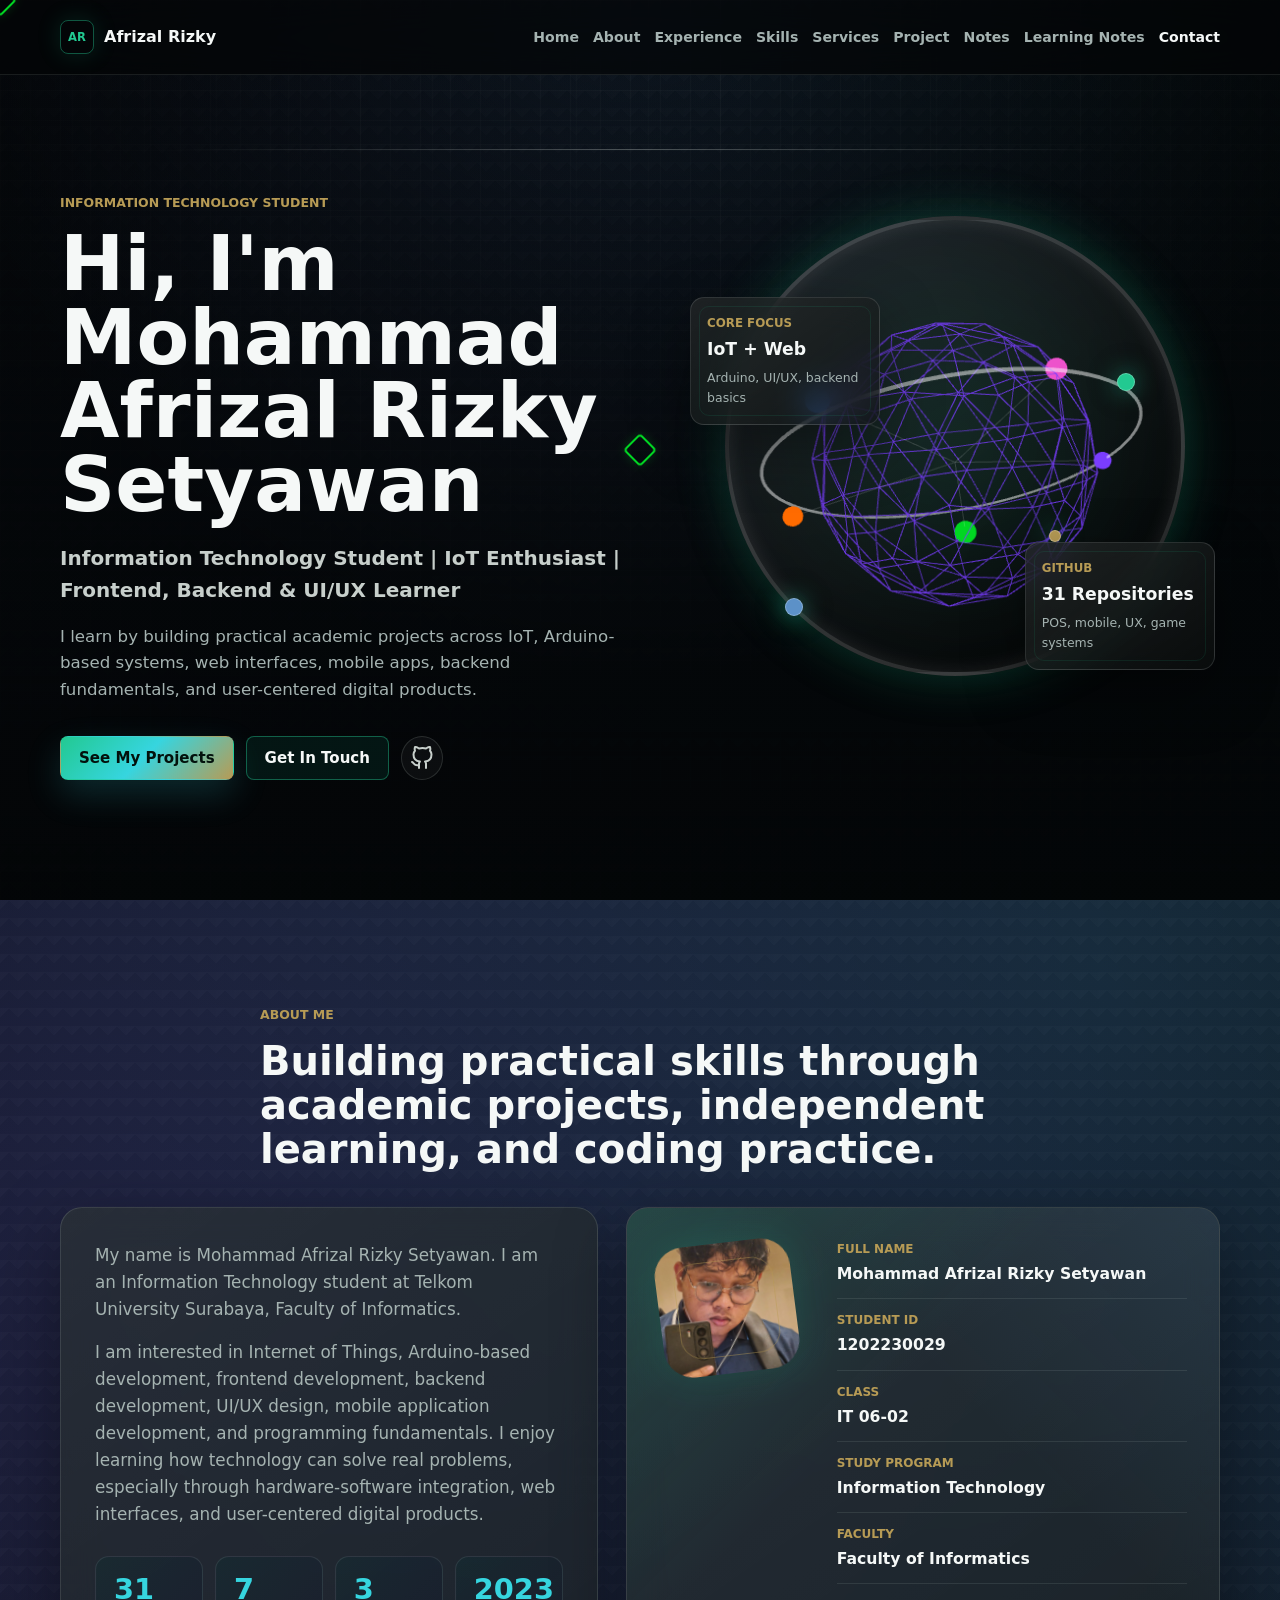
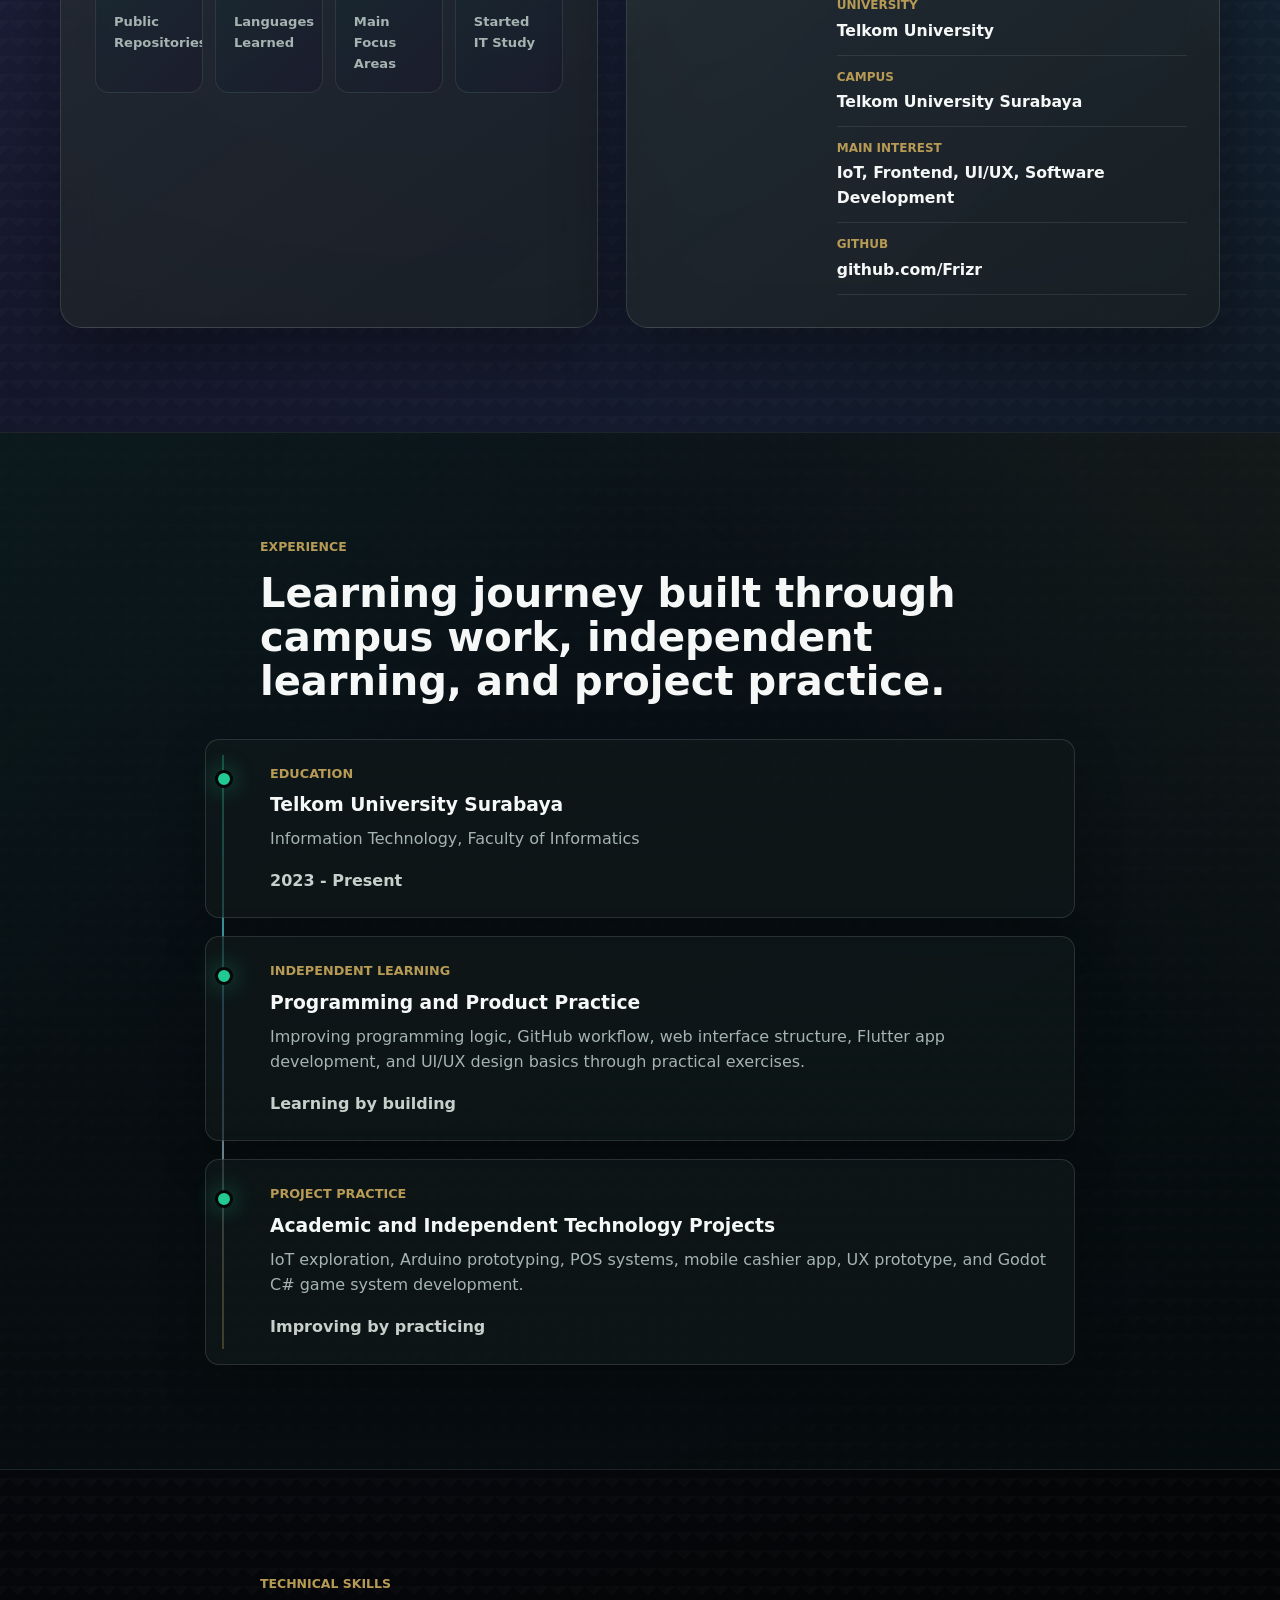
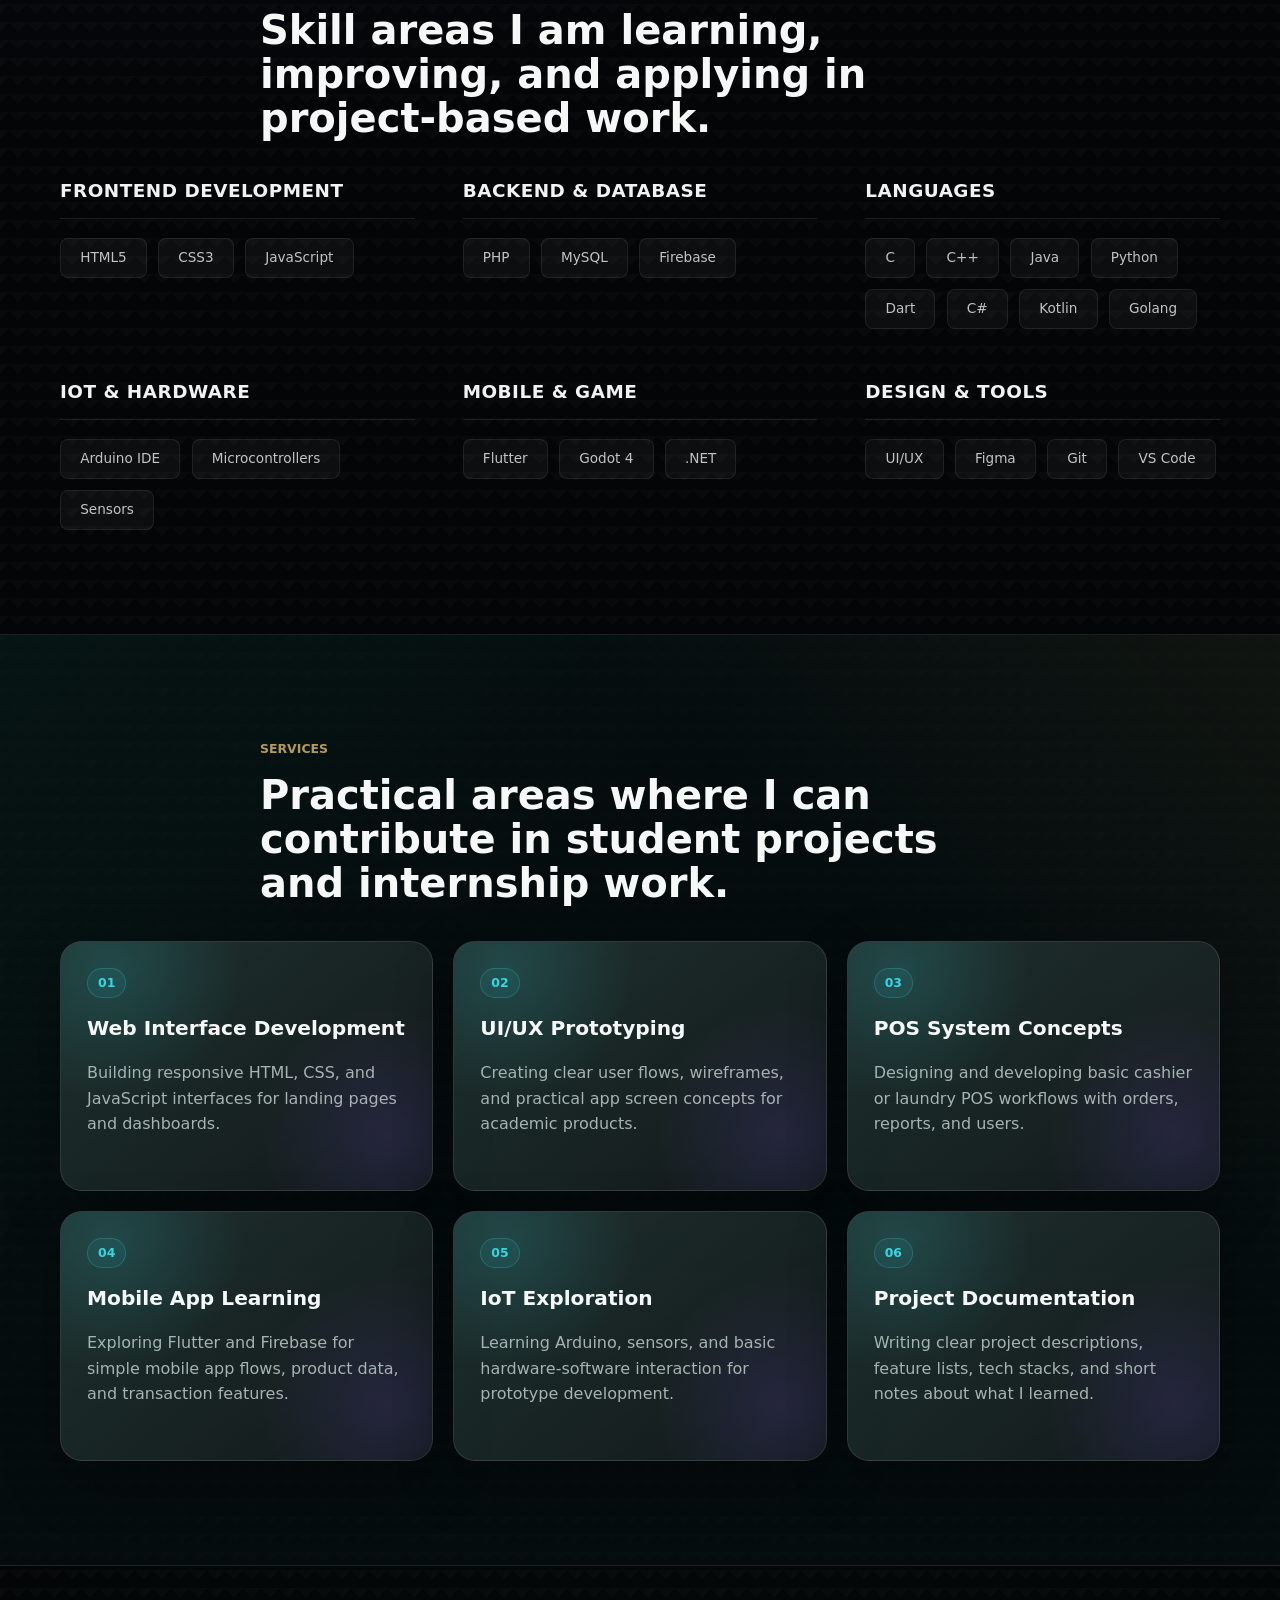
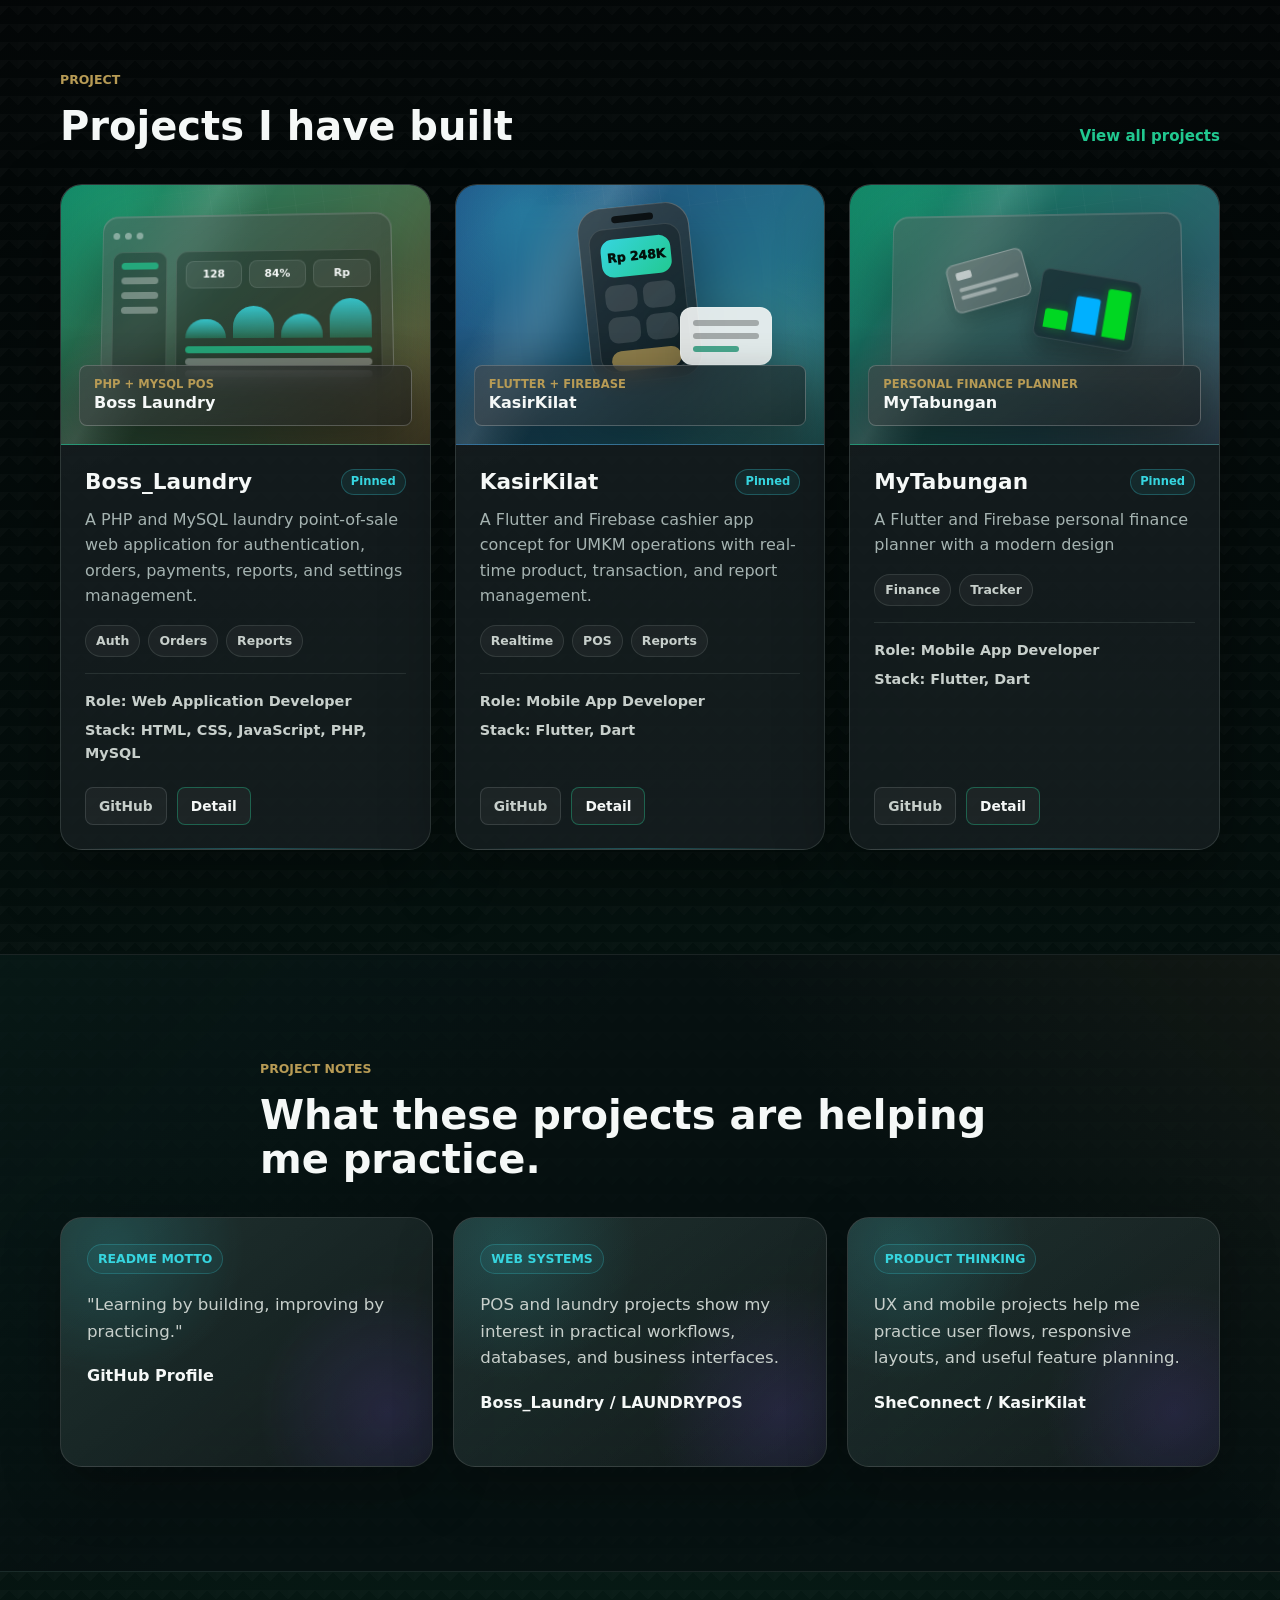
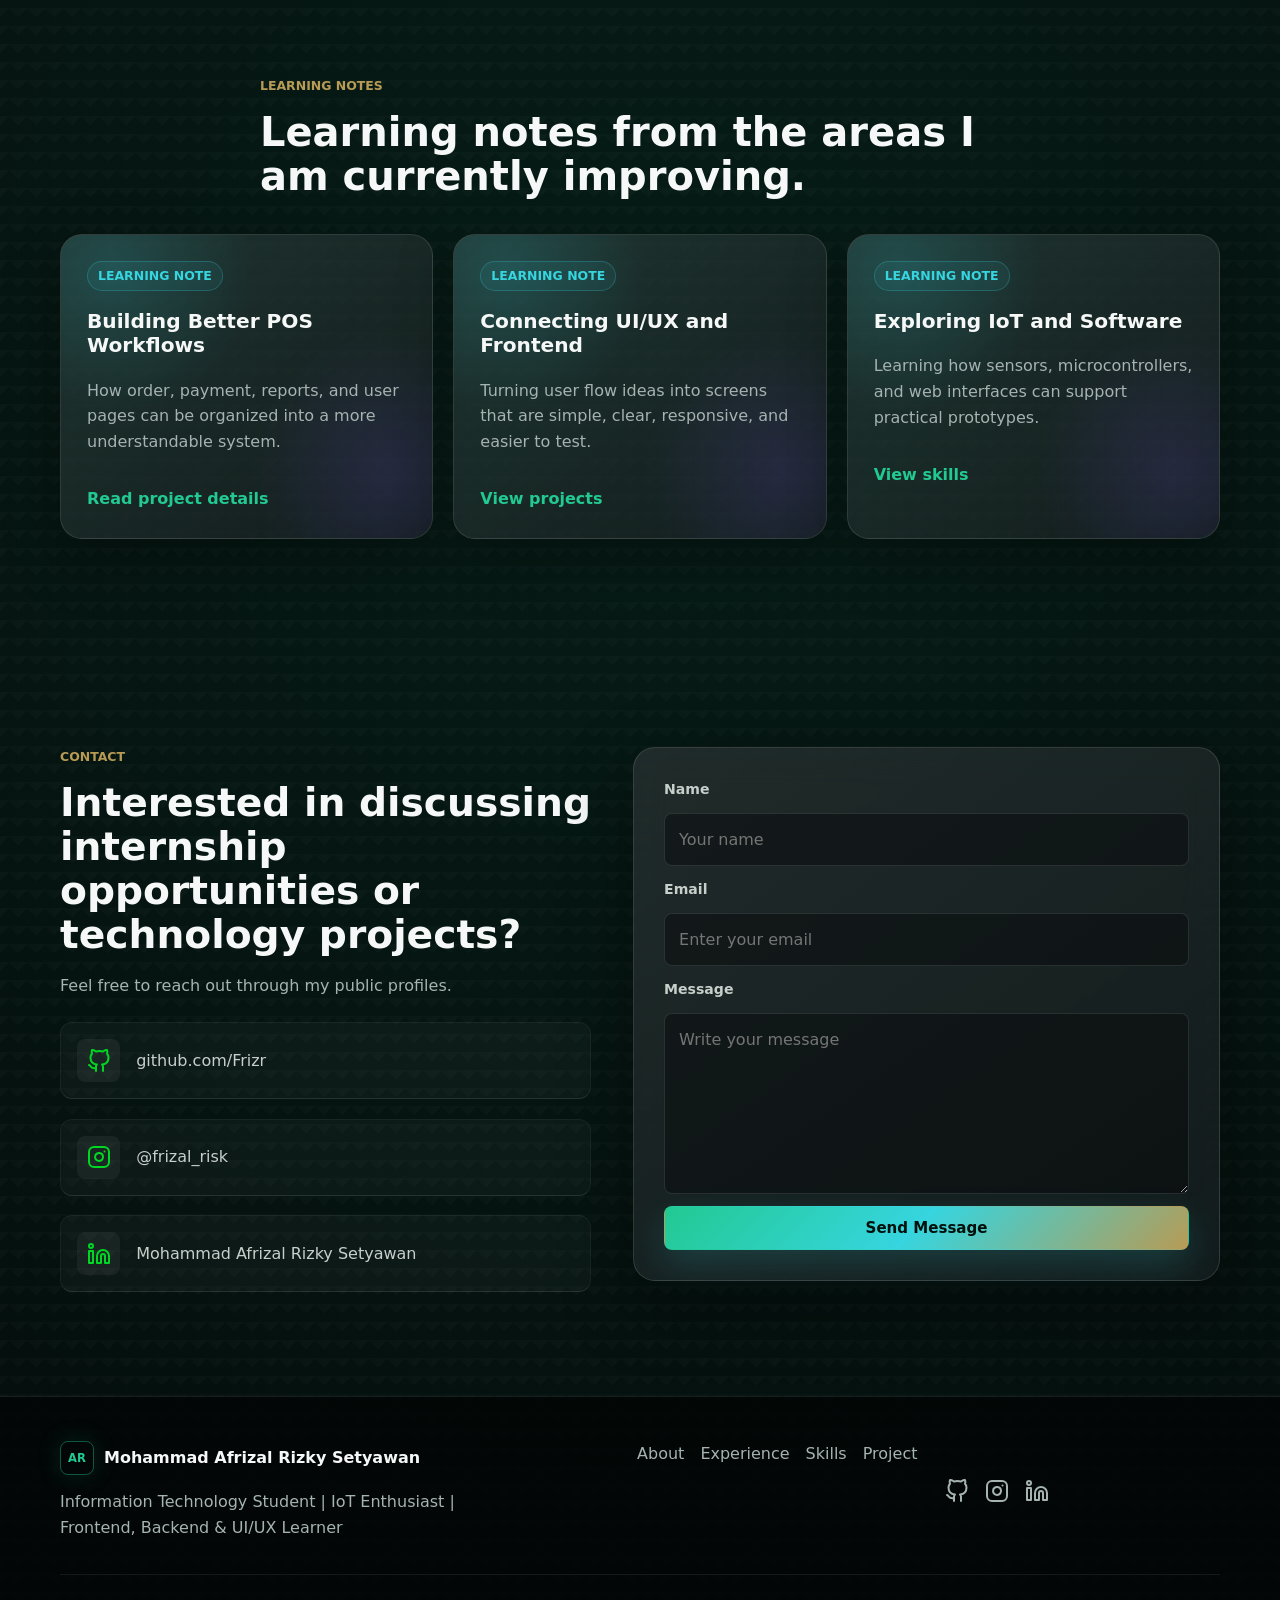
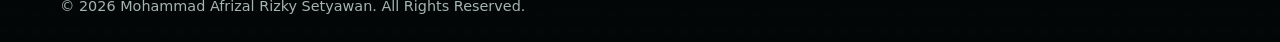
==== commit e59f9dfe: "feat: implement interactive custom cursor and add 3D scene visualizer component" ====
--- a/index.html
+++ b/index.html
@@ -11,6 +11,10 @@
 </head>
 
 <body id="home" class="prism-page">
+    <div class="bg-orb bg-orb-1"></div>
+  <div class="bg-orb bg-orb-2"></div>
+  <div class="grid-overlay"></div>
+
   <header class="site-header">
     <nav class="navbar container" aria-label="Primary navigation">
       <a class="logo" href="index.html#home">Afrizal Rizky</a>
@@ -54,7 +58,7 @@
           <div class="hero-actions" aria-label="Project links">
             <a class="btn btn-primary" href="#project">See My Projects</a>
             <a class="btn btn-secondary" href="#contact">Get In Touch</a>
-            <a class="btn btn-ghost" href="https://github.com/Frizr" target="_blank" rel="noreferrer">GitHub</a>
+            <a class="btn btn-ghost btn-icon" href="https://github.com/Frizr" target="_blank" rel="noreferrer" aria-label="GitHub"><svg xmlns="http://www.w3.org/2000/svg" width="24" height="24" viewBox="0 0 24 24" fill="none" stroke="currentColor" stroke-width="2" stroke-linecap="round" stroke-linejoin="round" class="feather feather-github"><path d="M9 19c-5 1.5-5-2.5-7-3m14 6v-3.87a3.37 3.37 0 0 0-.94-2.61c3.14-.35 6.44-1.54 6.44-7A5.44 5.44 0 0 0 20 4.77 5.07 5.07 0 0 0 19.91 1S18.73.65 16 2.48a13.38 13.38 0 0 0-7 0C6.27.65 5.09 1 5.09 1A5.07 5.07 0 0 0 5 4.77a5.44 5.44 0 0 0-1.5 3.78c0 5.42 3.3 6.61 6.44 7A3.37 3.37 0 0 0 9 18.13V22"></path></svg></a>
           </div>
         </div>
 
@@ -78,7 +82,6 @@
             <div class="data-node node-two"></div>
             <div class="data-node node-three"></div>
           </div>
-        </div>
       </div>
     </section>
 
@@ -181,97 +184,71 @@
         <h2>Skill areas I am learning, improving, and applying in project-based work.</h2>
       </div>
 
-      <div class="container skills-grid prism-skills">
-        <article class="skill-card">
-          <h3>Frontend Development</h3>
-          <div class="skill-bars">
-            <div class="skill-bar" style="--value: 82%">
-              <span>HTML5</span>
-              <strong>82%</strong>
-            </div>
-            <div class="skill-bar" style="--value: 78%">
-              <span>CSS3</span>
-              <strong>78%</strong>
-            </div>
-            <div class="skill-bar" style="--value: 68%">
-              <span>JavaScript</span>
-              <strong>68%</strong>
-            </div>
-          </div>
-        </article>
-
-        <article class="skill-card">
-          <h3>Backend and Database</h3>
-          <div class="skill-bars">
-            <div class="skill-bar" style="--value: 64%">
-              <span>PHP</span>
-              <strong>64%</strong>
-            </div>
-            <div class="skill-bar" style="--value: 62%">
-              <span>MySQL</span>
-              <strong>62%</strong>
-            </div>
-            <div class="skill-bar" style="--value: 58%">
-              <span>Firebase</span>
-              <strong>58%</strong>
-            </div>
-          </div>
-        </article>
-
-        <article class="skill-card">
-          <h3>Programming Fundamentals</h3>
-          <div class="tag-list">
-            <span>C</span>
-            <span>C++</span>
-            <span>Java</span>
-            <span>Python</span>
-            <span>Dart</span>
-            <span>C#</span>
-            <span>Kotlin</span>
-            <span>JavaScript</span>
-            <span>PHP</span>
-            <span>MySQL</span>
-            <span>HTML</span>
-            <span>CSS</span>
-            <span>Golang</span>
-          </div>
-        </article>
-
-        <article class="skill-card">
-          <h3>IoT and Hardware</h3>
-          <div class="tag-list">
-            <span>Arduino IDE</span>
-            <span>Arduino</span>
-            <span>Microcontroller Basics</span>
-            <span>Sensor Integration</span>
-          </div>
-        </article>
-
-        <article class="skill-card">
-          <h3>Mobile and Game</h3>
-          <div class="tag-list">
-            <span>Flutter</span>
-            <span>Dart</span>
-            <span>Godot 4</span>
-            <span>C#</span>
-            <span>.NET</span>
-          </div>
-        </article>
-
-        <article class="skill-card">
-          <h3>Design and Tools</h3>
-          <div class="tag-list">
-            <span>UI/UX Design</span>
-            <span>Wireframing</span>
-            <span>Prototyping</span>
-            <span>Git</span>
-            <span>GitHub</span>
-            <span>VS Code</span>
-            <span>Figma</span>
-            <span>Canva</span>
-          </div>
-        </article>
-      </div>
+      
+      <div class="container">
+        <div class="clean-skills-container">
+            <div class="skill-category reveal">
+                <h3>Frontend Development</h3>
+                <div class="skill-tags">
+                    <span class="skill-tag">HTML5</span>
+                    <span class="skill-tag">CSS3</span>
+                    <span class="skill-tag">JavaScript</span>
+                </div>
+            </div>
+            
+            <div class="skill-category reveal" style="transition-delay: 0.1s;">
+                <h3>Backend & Database</h3>
+                <div class="skill-tags">
+                    <span class="skill-tag">PHP</span>
+                    <span class="skill-tag">MySQL</span>
+                    <span class="skill-tag">Firebase</span>
+                </div>
+            </div>
+
+            <div class="skill-category reveal" style="transition-delay: 0.2s;">
+                <h3>Languages</h3>
+                <div class="skill-tags">
+                    <span class="skill-tag">C</span>
+                    <span class="skill-tag">C++</span>
+                    <span class="skill-tag">Java</span>
+                    <span class="skill-tag">Python</span>
+                    <span class="skill-tag">Dart</span>
+                    <span class="skill-tag">C#</span>
+                    <span class="skill-tag">Kotlin</span>
+                    <span class="skill-tag">Golang</span>
+                </div>
+            </div>
+
+            <div class="skill-category reveal">
+                <h3>IoT & Hardware</h3>
+                <div class="skill-tags">
+                    <span class="skill-tag">Arduino IDE</span>
+                    <span class="skill-tag">Microcontrollers</span>
+                    <span class="skill-tag">Sensors</span>
+                </div>
+            </div>
+
+            <div class="skill-category reveal" style="transition-delay: 0.1s;">
+                <h3>Mobile & Game</h3>
+                <div class="skill-tags">
+                    <span class="skill-tag">Flutter</span>
+                    <span class="skill-tag">Godot 4</span>
+                    <span class="skill-tag">.NET</span>
+                </div>
+            </div>
+
+            <div class="skill-category reveal" style="transition-delay: 0.2s;">
+                <h3>Design & Tools</h3>
+                <div class="skill-tags">
+                    <span class="skill-tag">UI/UX</span>
+                    <span class="skill-tag">Figma</span>
+                    <span class="skill-tag">Git</span>
+                    <span class="skill-tag">VS Code</span>
+                </div>
+            </div>
+        </div>
+      </div>
+
     </section>
 
     <section class="section-padding section-deep" id="services">
@@ -324,7 +301,7 @@
       </div>
 
       <div class="container project-grid coverflow-grid">
-        <article class="project-card">
+<article class="project-card">
           <div class="project-visual visual-pos">
             <div class="project-shot shot-dashboard" aria-hidden="true">
               <div class="shot-window-bar"><i></i><i></i><i></i></div>
@@ -385,49 +362,7 @@
           </div>
         </article>
 
-        <article class="project-card">
-          <div class="project-visual visual-java">
-            <div class="project-shot shot-architecture" aria-hidden="true">
-              <div class="arch-node arch-top">JSP</div>
-              <div class="arch-row">
-                <span>Servlet</span>
-                <span>DAO</span>
-              </div>
-              <div class="arch-node arch-bottom">MySQL</div>
-              <div class="arch-line arch-line-one"></div>
-              <div class="arch-line arch-line-two"></div>
-            </div>
-            <div class="project-visual-label">
-              <span>Java Web System</span>
-              <strong>OOP Laundry</strong>
-            </div>
-          </div>
-          <div class="project-body">
-            <div class="project-title-row">
-              <h3>boslaundry-OOPversion-</h3>
-              <span class="repo-badge">Pinned</span>
-            </div>
-            <p>
-              A Java Servlet, JSP, and MySQL laundry management system built for an
-              object-oriented programming course project.
-            </p>
-            <div class="project-highlights">
-              <span>Servlet</span>
-              <span>JSP</span>
-              <span>JDBC</span>
-            </div>
-            <div class="project-meta">
-              <span>Role: Java Web Developer</span>
-              <span>Stack: Java, JSP, Servlet, JDBC, MySQL</span>
-            </div>
-            <div class="project-actions">
-              <a href="https://github.com/Frizr/boslaundry-OOPversion-" target="_blank" rel="noreferrer">GitHub</a>
-              <a href="project-detail-oop-laundry.html">Detail</a>
-            </div>
-          </div>
-        </article>
-
-        <article class="project-card">
+<article class="project-card">
           <div class="project-visual visual-flutter">
             <div class="project-shot shot-phone" aria-hidden="true">
               <div class="phone-frame">
@@ -479,146 +414,19 @@
           </div>
         </article>
 
-        <article class="project-card">
-          <div class="project-visual visual-she">
-            <div class="project-shot shot-community" aria-hidden="true">
-              <div class="community-phone">
-                <div class="community-header"></div>
-                <div class="community-progress"></div>
-                <div class="community-list">
-                  <span></span>
-                  <span></span>
-                  <span></span>
-                </div>
+<article class="project-card">
+          <div class="project-visual visual-mytabungan">
+            <div class="project-shot shot-finance" aria-hidden="true">
+              <div class="finance-card">
+                <div class="card-chip"></div>
+                <div class="card-stripes"><span></span><span></span></div>
               </div>
-              <div class="community-orbit orbit-one"></div>
-              <div class="community-orbit orbit-two"></div>
-              <div class="community-orbit orbit-three"></div>
-            </div>
-            <div class="project-visual-label">
-              <span>UX Prototype</span>
-              <strong>SheConnect</strong>
-            </div>
-          </div>
-          <div class="project-body">
-            <div class="project-title-row">
-              <h3>SheConnect</h3>
-              <span class="repo-badge">Pinned</span>
-            </div>
-            <p>
-              A mobile-first UX prototype supporting informal women workers with learning paths,
-              community features, and institution collaboration.
-            </p>
-            <div class="project-highlights">
-              <span>Learning</span>
-              <span>Community</span>
-              <span>UX</span>
-            </div>
-            <div class="project-meta">
-              <span>Role: UI/UX and Frontend Developer</span>
-              <span>Stack: HTML, CSS, JavaScript, localStorage</span>
-            </div>
-            <div class="project-actions">
-              <a href="https://github.com/Frizr/SheConnect" target="_blank" rel="noreferrer">GitHub</a>
-              <a href="project-detail-sheconnect.html">Detail</a>
-            </div>
-          </div>
-        </article>
-
-        <article class="project-card">
-          <div class="project-visual visual-laundry">
-            <div class="project-shot shot-counter" aria-hidden="true">
-              <div class="counter-board">
-                <span></span>
-                <span></span>
-                <span></span>
+              <div class="finance-chart">
+                <div class="chart-bar bar-1"></div>
+                <div class="chart-bar bar-2"></div>
+                <div class="chart-bar bar-3"></div>
               </div>
-              <div class="counter-receipt">
-                <i></i>
-                <i></i>
-                <i></i>
-                <strong></strong>
-              </div>
-              <div class="counter-status"></div>
-            </div>
-            <div class="project-visual-label">
-              <span>Mini POS Web App</span>
-              <strong>LAUNDRYPOS</strong>
-            </div>
-          </div>
-          <div class="project-body">
-            <div class="project-title-row">
-              <h3>LAUNDRYPOS</h3>
-              <span class="repo-badge">Pinned</span>
-            </div>
-            <p>
-              A PHP and MySQL laundry POS mini-app for managing orders, admin services, users,
-              reports, and basic authentication.
-            </p>
-            <div class="project-highlights">
-              <span>CRUD</span>
-              <span>Admin</span>
-              <span>Export</span>
-            </div>
-            <div class="project-meta">
-              <span>Role: Web Developer</span>
-              <span>Stack: PHP, MySQL, JavaScript, HTML, CSS</span>
-            </div>
-            <div class="project-actions">
-              <a href="https://github.com/Frizr/LAUNDRYPOS" target="_blank" rel="noreferrer">GitHub</a>
-              <a href="project-detail-laundrypos.html">Detail</a>
-            </div>
-          </div>
-        </article>
-
-        <article class="project-card">
-          <div class="project-visual visual-down">
-            <div class="project-shot shot-game" aria-hidden="true">
-              <div class="game-hud">
-                <span></span>
-                <span></span>
-              </div>
-              <div class="game-arena">
-                <i class="tile tile-one"></i>
-                <i class="tile tile-two"></i>
-                <i class="tile tile-three"></i>
-                <i class="player"></i>
-                <i class="enemy"></i>
-              </div>
-              <div class="game-score">2040</div>
-            </div>
-            <div class="project-visual-label">
-              <span>Godot 4 + C#</span>
-              <strong>DOWN</strong>
-            </div>
-          </div>
-          <div class="project-body">
-            <div class="project-title-row">
-              <h3>DOWN</h3>
-              <span class="repo-badge">Pinned</span>
-            </div>
-            <p>
-              A dark 2D isometric action-combat game built with Godot 4 and C#, focused on
-              movement, combat systems, enemy behavior, and score mechanics.
-            </p>
-            <div class="project-highlights">
-              <span>Combat</span>
-              <span>Enemy</span>
-              <span>HUD</span>
-            </div>
-            <div class="project-meta">
-              <span>Role: Game Developer</span>
-              <span>Stack: Godot 4, C#, .NET, Python</span>
-            </div>
-            <div class="project-actions">
-              <a href="https://github.com/Frizr/DOWN" target="_blank" rel="noreferrer">GitHub</a>
-              <a href="project-detail-down.html">Detail</a>
-            </div>
-          </div>
-        </article>
-
-        <article class="project-card">
-          <div class="project-visual visual-mytabungan">
+            </div>
             <div class="project-visual-label">
               <span>Personal Finance Planner</span>
               <strong>MyTabungan</strong>
@@ -710,12 +518,19 @@
           <h2>Interested in discussing internship opportunities or technology projects?</h2>
           <p>Feel free to reach out through my public profiles.</p>
 
-          <div class="contact-list">
-            <a href="https://github.com/Frizr" target="_blank" rel="noreferrer">GitHub: github.com/Frizr</a>
-            <a href="https://www.instagram.com/frizal_risk/" target="_blank" rel="noreferrer">Instagram:
-              @frizal_risk</a>
-            <a href="https://www.linkedin.com/in/mohammad-afrizal-rizky-setyawan-b21048296/" target="_blank"
-              rel="noreferrer">LinkedIn: Mohammad Afrizal Rizky Setyawan</a>
+          <div class="contact-list modern-contact">
+            <a href="https://github.com/Frizr" target="_blank" rel="noreferrer" class="contact-item">
+              <div class="contact-icon"><svg xmlns="http://www.w3.org/2000/svg" width="24" height="24" viewBox="0 0 24 24" fill="none" stroke="currentColor" stroke-width="2" stroke-linecap="round" stroke-linejoin="round"><path d="M9 19c-5 1.5-5-2.5-7-3m14 6v-3.87a3.37 3.37 0 0 0-.94-2.61c3.14-.35 6.44-1.54 6.44-7A5.44 5.44 0 0 0 20 4.77 5.07 5.07 0 0 0 19.91 1S18.73.65 16 2.48a13.38 13.38 0 0 0-7 0C6.27.65 5.09 1 5.09 1A5.07 5.07 0 0 0 5 4.77a5.44 5.44 0 0 0-1.5 3.78c0 5.42 3.3 6.61 6.44 7A3.37 3.37 0 0 0 9 18.13V22"></path></svg></div>
+              <span>github.com/Frizr</span>
+            </a>
+            <a href="https://www.instagram.com/frizal_risk/" target="_blank" rel="noreferrer" class="contact-item">
+              <div class="contact-icon"><svg xmlns="http://www.w3.org/2000/svg" width="24" height="24" viewBox="0 0 24 24" fill="none" stroke="currentColor" stroke-width="2" stroke-linecap="round" stroke-linejoin="round"><rect x="2" y="2" width="20" height="20" rx="5" ry="5"></rect><path d="M16 11.37A4 4 0 1 1 12.63 8 4 4 0 0 1 16 11.37z"></path><line x1="17.5" y1="6.5" x2="17.51" y2="6.5"></line></svg></div>
+              <span>@frizal_risk</span>
+            </a>
+            <a href="https://www.linkedin.com/in/mohammad-afrizal-rizky-setyawan-b21048296/" target="_blank" rel="noreferrer" class="contact-item">
+              <div class="contact-icon"><svg xmlns="http://www.w3.org/2000/svg" width="24" height="24" viewBox="0 0 24 24" fill="none" stroke="currentColor" stroke-width="2" stroke-linecap="round" stroke-linejoin="round"><path d="M16 8a6 6 0 0 1 6 6v7h-4v-7a2 2 0 0 0-2-2 2 2 0 0 0-2 2v7h-4v-7a6 6 0 0 1 6-6z"></path><rect x="2" y="9" width="4" height="12"></rect><circle cx="4" cy="4" r="2"></circle></svg></div>
+              <span>Mohammad Afrizal Rizky Setyawan</span>
+            </a>
           </div>
         </div>
 
@@ -752,10 +567,9 @@
       </div>
 
       <div class="footer-links">
-        <a href="https://github.com/Frizr" target="_blank" rel="noreferrer">GitHub</a>
-        <a href="https://www.instagram.com/frizal_risk/" target="_blank" rel="noreferrer">Instagram</a>
-        <a href="https://www.linkedin.com/in/mohammad-afrizal-rizky-setyawan-b21048296/" target="_blank"
-          rel="noreferrer">LinkedIn</a>
+        <a href="https://github.com/Frizr" target="_blank" rel="noreferrer" aria-label="GitHub" class="social-icon"><svg xmlns="http://www.w3.org/2000/svg" width="24" height="24" viewBox="0 0 24 24" fill="none" stroke="currentColor" stroke-width="2" stroke-linecap="round" stroke-linejoin="round" class="feather feather-github"><path d="M9 19c-5 1.5-5-2.5-7-3m14 6v-3.87a3.37 3.37 0 0 0-.94-2.61c3.14-.35 6.44-1.54 6.44-7A5.44 5.44 0 0 0 20 4.77 5.07 5.07 0 0 0 19.91 1S18.73.65 16 2.48a13.38 13.38 0 0 0-7 0C6.27.65 5.09 1 5.09 1A5.07 5.07 0 0 0 5 4.77a5.44 5.44 0 0 0-1.5 3.78c0 5.42 3.3 6.61 6.44 7A3.37 3.37 0 0 0 9 18.13V22"></path></svg></a>
+        <a href="https://www.instagram.com/frizal_risk/" target="_blank" rel="noreferrer" aria-label="Instagram" class="social-icon"><svg xmlns="http://www.w3.org/2000/svg" width="24" height="24" viewBox="0 0 24 24" fill="none" stroke="currentColor" stroke-width="2" stroke-linecap="round" stroke-linejoin="round" class="feather feather-instagram"><rect x="2" y="2" width="20" height="20" rx="5" ry="5"></rect><path d="M16 11.37A4 4 0 1 1 12.63 8 4 4 0 0 1 16 11.37z"></path><line x1="17.5" y1="6.5" x2="17.51" y2="6.5"></line></svg></a>
+        <a href="https://www.linkedin.com/in/mohammad-afrizal-rizky-setyawan-b21048296/" target="_blank" rel="noreferrer" aria-label="LinkedIn" class="social-icon"><svg xmlns="http://www.w3.org/2000/svg" width="24" height="24" viewBox="0 0 24 24" fill="none" stroke="currentColor" stroke-width="2" stroke-linecap="round" stroke-linejoin="round" class="feather feather-linkedin"><path d="M16 8a6 6 0 0 1 6 6v7h-4v-7a2 2 0 0 0-2-2 2 2 0 0 0-2 2v7h-4v-7a6 6 0 0 1 6-6z"></path><rect x="2" y="9" width="4" height="12"></rect><circle cx="4" cy="4" r="2"></circle></svg></a>
       </div>
     </div>
     <div class="container footer-bottom">
@@ -765,6 +579,8 @@
   <script src="assets/js/three.min.js"></script>
   <script src="assets/js/app.js"></script>
   <script src="assets/js/main.js"></script>
+  <div class="cursor-dot"></div>
+  <div class="cursor-follower"></div>
 </body>
 
 </html>
--- a/css/style.css
+++ b/css/style.css
@@ -290,7 +290,7 @@
 }
 
 .nav-panel a:hover,
-.nav-panel a.is-active {
+.nav-panel a.is-active, .nav-panel a.active {
   color: var(--color-white);
 }
 
@@ -2845,3 +2845,355 @@
     transition-duration: 0.01ms !important;
   }
 }
+
+/* Custom Cursor inspired by reference site */
+
+
+
+.cursor-dot, .cursor-ring { display: none; /* old disabled cursor */
+  position: fixed;
+  top: 0;
+  left: 0;
+  pointer-events: none;
+  z-index: 9999;
+  border-radius: 50%;
+  transform: translate(-50%, -50%);
+}
+.cursor-dot {
+  width: 8px;
+  height: 8px;
+  background-color: var(--primary);
+  transition: width 0.2s, height 0.2s, background-color 0.2s;
+}
+.cursor-ring {
+  width: 40px;
+  height: 40px;
+  border: 2px solid var(--primary);
+  transition: width 0.2s, height 0.2s, border-color 0.2s;
+}
+.cursor-dot.hover {
+  width: 12px;
+  height: 12px;
+  background-color: var(--accent);
+}
+.cursor-ring.hover {
+  width: 50px;
+  height: 50px;
+  border-color: var(--accent);
+  background-color: rgba(237, 82, 203, 0.1);
+}
+
+/* Glowing Orbs & Grid Overlay from Reference */
+.bg-orb {
+  position: fixed;
+  border-radius: 50%;
+  filter: blur(80px);
+  z-index: -2;
+  opacity: 0.4;
+  animation: orbFloat 15s ease-in-out infinite alternate;
+}
+.bg-orb-1 {
+  top: -10%;
+  left: -10%;
+  width: 500px;
+  height: 500px;
+  background: radial-gradient(circle, var(--primary) 0%, transparent 70%);
+}
+.bg-orb-2 {
+  bottom: -10%;
+  right: -10%;
+  width: 600px;
+  height: 600px;
+  background: radial-gradient(circle, var(--accent) 0%, transparent 70%);
+  animation-delay: -5s;
+}
+@keyframes orbFloat {
+  0% { transform: translate(0, 0) scale(1); }
+  100% { transform: translate(50px, 50px) scale(1.1); }
+}
+.grid-overlay {
+  position: fixed;
+  top: 0;
+  left: 0;
+  width: 100vw;
+  height: 100vh;
+  z-index: -1;
+  pointer-events: none;
+  background-image: linear-gradient(rgba(255, 255, 255, 0.03) 1px, transparent 1px),
+                    linear-gradient(90deg, rgba(255, 255, 255, 0.03) 1px, transparent 1px);
+  background-size: 30px 30px;
+}
+
+/* Scrolled Header (Reference Style) */
+.site-header {
+  transition: background 0.3s ease, padding 0.3s ease, box-shadow 0.3s ease;
+}
+.site-header.scrolled {
+  background: rgba(0, 0, 0, 0.85);
+  backdrop-filter: blur(12px);
+  -webkit-backdrop-filter: blur(12px);
+  padding-top: 10px;
+  padding-bottom: 10px;
+  box-shadow: 0 4px 30px rgba(0, 0, 0, 0.1);
+  border-bottom: 1px solid rgba(255, 255, 255, 0.05);
+}
+
+/* Clean Skills Redesign */
+.clean-skills-container {
+    display: flex;
+    flex-wrap: wrap;
+    gap: 2rem;
+    justify-content: center;
+}
+.skill-category {
+    background: rgba(255, 255, 255, 0.03);
+    border: 1px solid rgba(255, 255, 255, 0.05);
+    border-radius: 12px;
+    padding: 1.5rem;
+    min-width: 250px;
+    flex: 1 1 30%;
+    backdrop-filter: blur(10px);
+}
+.skill-category h3 {
+    font-size: 1.1rem;
+    margin-bottom: 1rem;
+    color: var(--text-primary, #fff);
+    border-bottom: 1px solid rgba(255,255,255,0.1);
+    padding-bottom: 0.5rem;
+}
+.skill-tags {
+    display: flex;
+    flex-wrap: wrap;
+    gap: 0.5rem;
+}
+.skill-tag {
+    background: rgba(255, 255, 255, 0.1);
+    padding: 0.4rem 0.8rem;
+    border-radius: 20px;
+    font-size: 0.85rem;
+    transition: all 0.3s ease;
+    cursor: default;
+}
+.skill-tag:hover {
+    background: rgba(255, 255, 255, 0.2);
+    transform: translateY(-2px);
+}
+
+/* Icon Styles */
+.social-icon {
+    display: inline-flex;
+    align-items: center;
+    justify-content: center;
+    color: rgba(255, 255, 255, 0.6);
+    transition: color 0.3s ease;
+}
+.social-icon:hover {
+    color: #fff;
+}
+.btn-icon {
+    display: inline-flex;
+    align-items: center;
+    justify-content: center;
+    padding: 0.5rem;
+    border-radius: 50%;
+}
+.footer-links {
+    display: flex;
+    gap: 1rem;
+}
+
+/* ---- Clean Skills Redesign ---- */
+.clean-skills-container {
+    display: grid;
+    grid-template-columns: repeat(auto-fit, minmax(280px, 1fr));
+    gap: 3rem;
+    width: 100%;
+}
+.skill-category {
+    background: transparent;
+    border: none;
+    padding: 0;
+    backdrop-filter: none;
+}
+.skill-category h3 {
+    font-size: 1.15rem;
+    font-weight: 600;
+    color: rgba(255,255,255,0.95);
+    border-bottom: 1px solid rgba(255,255,255,0.1);
+    padding-bottom: 0.8rem;
+    margin-bottom: 1.2rem;
+    letter-spacing: 0.5px;
+    text-transform: uppercase;
+}
+.skill-tags {
+    display: flex;
+    flex-wrap: wrap;
+    gap: 0.7rem;
+}
+.skill-tag {
+    background: rgba(255, 255, 255, 0.04);
+    border: 1px solid rgba(255, 255, 255, 0.08);
+    padding: 0.5rem 1.2rem;
+    border-radius: 8px; /* Modern rounded square */
+    font-size: 0.85rem;
+    color: rgba(255,255,255,0.75);
+    transition: all 0.3s cubic-bezier(0.25, 0.8, 0.25, 1);
+}
+.skill-tag:hover {
+    background: rgba(255, 255, 255, 0.1);
+    border-color: rgba(255, 255, 255, 0.2);
+    color: #fff;
+    transform: translateY(-3px);
+    box-shadow: 0 10px 20px -5px rgba(0,0,0,0.3);
+}
+
+/* ---- Modern Contact List ---- */
+.modern-contact {
+    display: flex;
+    flex-direction: column;
+    gap: 1.2rem;
+    margin-top: 1.5rem;
+}
+.contact-item {
+    display: flex;
+    align-items: center;
+    gap: 1rem;
+    padding: 1rem;
+    background: rgba(255,255,255,0.03);
+    border: 1px solid rgba(255,255,255,0.05);
+    border-radius: 12px;
+    color: rgba(255,255,255,0.8);
+    text-decoration: none;
+    transition: all 0.3s ease;
+}
+.contact-item:hover {
+    background: rgba(255,255,255,0.08);
+    border-color: rgba(255,255,255,0.15);
+    color: #fff;
+    transform: translateX(5px);
+}
+.contact-icon {
+    display: flex;
+    align-items: center;
+    justify-content: center;
+    background: rgba(255,255,255,0.05);
+    padding: 0.6rem;
+    border-radius: 8px;
+    color: var(--primary, #00d722);
+}
+
+
+/* Bright green */
+        border-radius: 50% !important;
+        pointer-events: none !important; z-index: 999999 !important;
+        margin-left: -3px !important; margin-top: -3px !important;
+        display: block !important;
+    }
+    .cursor-follower {
+        position: fixed !important; top: 0 !important; left: 0 !important; width: 28px !important; height: 28px !important;
+        border: 2px solid rgba(255,255,255,0.7) !important; 
+        border-radius: 6px !important; /* Diamond */
+        pointer-events: none !important; z-index: 999998 !important;
+        margin-left: -14px !important; margin-top: -14px !important;
+        transition: width 0.2s, height 0.2s, background 0.2s, border-color 0.2s !important;
+        display: block !important;
+    }
+    .cursor-follower.hover {
+        width: 48px !important; height: 48px !important; 
+        margin-left: -24px !important; margin-top: -24px !important;
+        background: rgba(0, 215, 34, 0.1) !important;
+        border-color: #00d722 !important;
+    }
+}
+
+
+/* --- MyTabungan CSS Art --- */
+.shot-finance {
+  position: relative;
+  width: 100%;
+  height: 100%;
+  display: flex;
+  align-items: center;
+  justify-content: center;
+  transform-style: preserve-3d;
+}
+.finance-card {
+  width: 80px;
+  height: 50px;
+  background: rgba(255, 255, 255, 0.15);
+  border: 1px solid rgba(255, 255, 255, 0.3);
+  border-radius: 8px;
+  position: absolute;
+  top: 25%;
+  left: 20%;
+  transform: translateZ(30px) rotate(-15deg);
+  box-shadow: 0 10px 20px rgba(0,0,0,0.2);
+  backdrop-filter: blur(4px);
+  display: flex;
+  flex-direction: column;
+  padding: 8px;
+}
+.card-chip {
+  width: 16px;
+  height: 12px;
+  background: rgba(255, 255, 255, 0.6);
+  border-radius: 2px;
+  margin-bottom: 8px;
+}
+.card-stripes span {
+  display: block;
+  height: 4px;
+  background: rgba(255, 255, 255, 0.4);
+  border-radius: 2px;
+  margin-bottom: 4px;
+}
+.card-stripes span:last-child { width: 60%; }
+
+.finance-chart {
+  width: 100px;
+  height: 70px;
+  background: rgba(15, 32, 39, 0.6);
+  border: 1px solid rgba(255, 255, 255, 0.1);
+  border-radius: 8px;
+  position: absolute;
+  bottom: 20%;
+  right: 15%;
+  transform: translateZ(50px) rotate(10deg);
+  box-shadow: 0 15px 25px rgba(0,0,0,0.3);
+  display: flex;
+  align-items: flex-end;
+  padding: 10px 8px;
+  gap: 6px;
+}
+.chart-bar {
+  flex: 1;
+  background: #00d722;
+  border-radius: 3px 3px 0 0;
+  box-shadow: 0 0 10px rgba(0, 215, 34, 0.3);
+}
+.bar-1 { height: 40%; }
+.bar-2 { height: 75%; background: #00b0ff; box-shadow: 0 0 10px rgba(0, 176, 255, 0.3); }
+.bar-3 { height: 100%; }
+
+/* --- Trailing Cursor Follower --- */
+.cursor-follower {
+  position: fixed;
+  top: 0;
+  left: 0;
+  width: 24px;
+  height: 24px;
+  border: 2px solid #00d722;
+  border-radius: 4px; /* Not a circle! */
+  pointer-events: none;
+  z-index: 99999;
+  transform: translate(-50%, -50%) rotate(45deg); /* Diamond shape */
+  transition: width 0.2s, height 0.2s, background-color 0.2s, border-color 0.2s;
+  box-shadow: 0 0 10px rgba(0, 215, 34, 0.2);
+}
+.cursor-follower.hover {
+  width: 40px;
+  height: 40px;
+  background-color: rgba(0, 215, 34, 0.15);
+  border-color: #00b0ff;
+  box-shadow: 0 0 15px rgba(0, 176, 255, 0.3);
+}
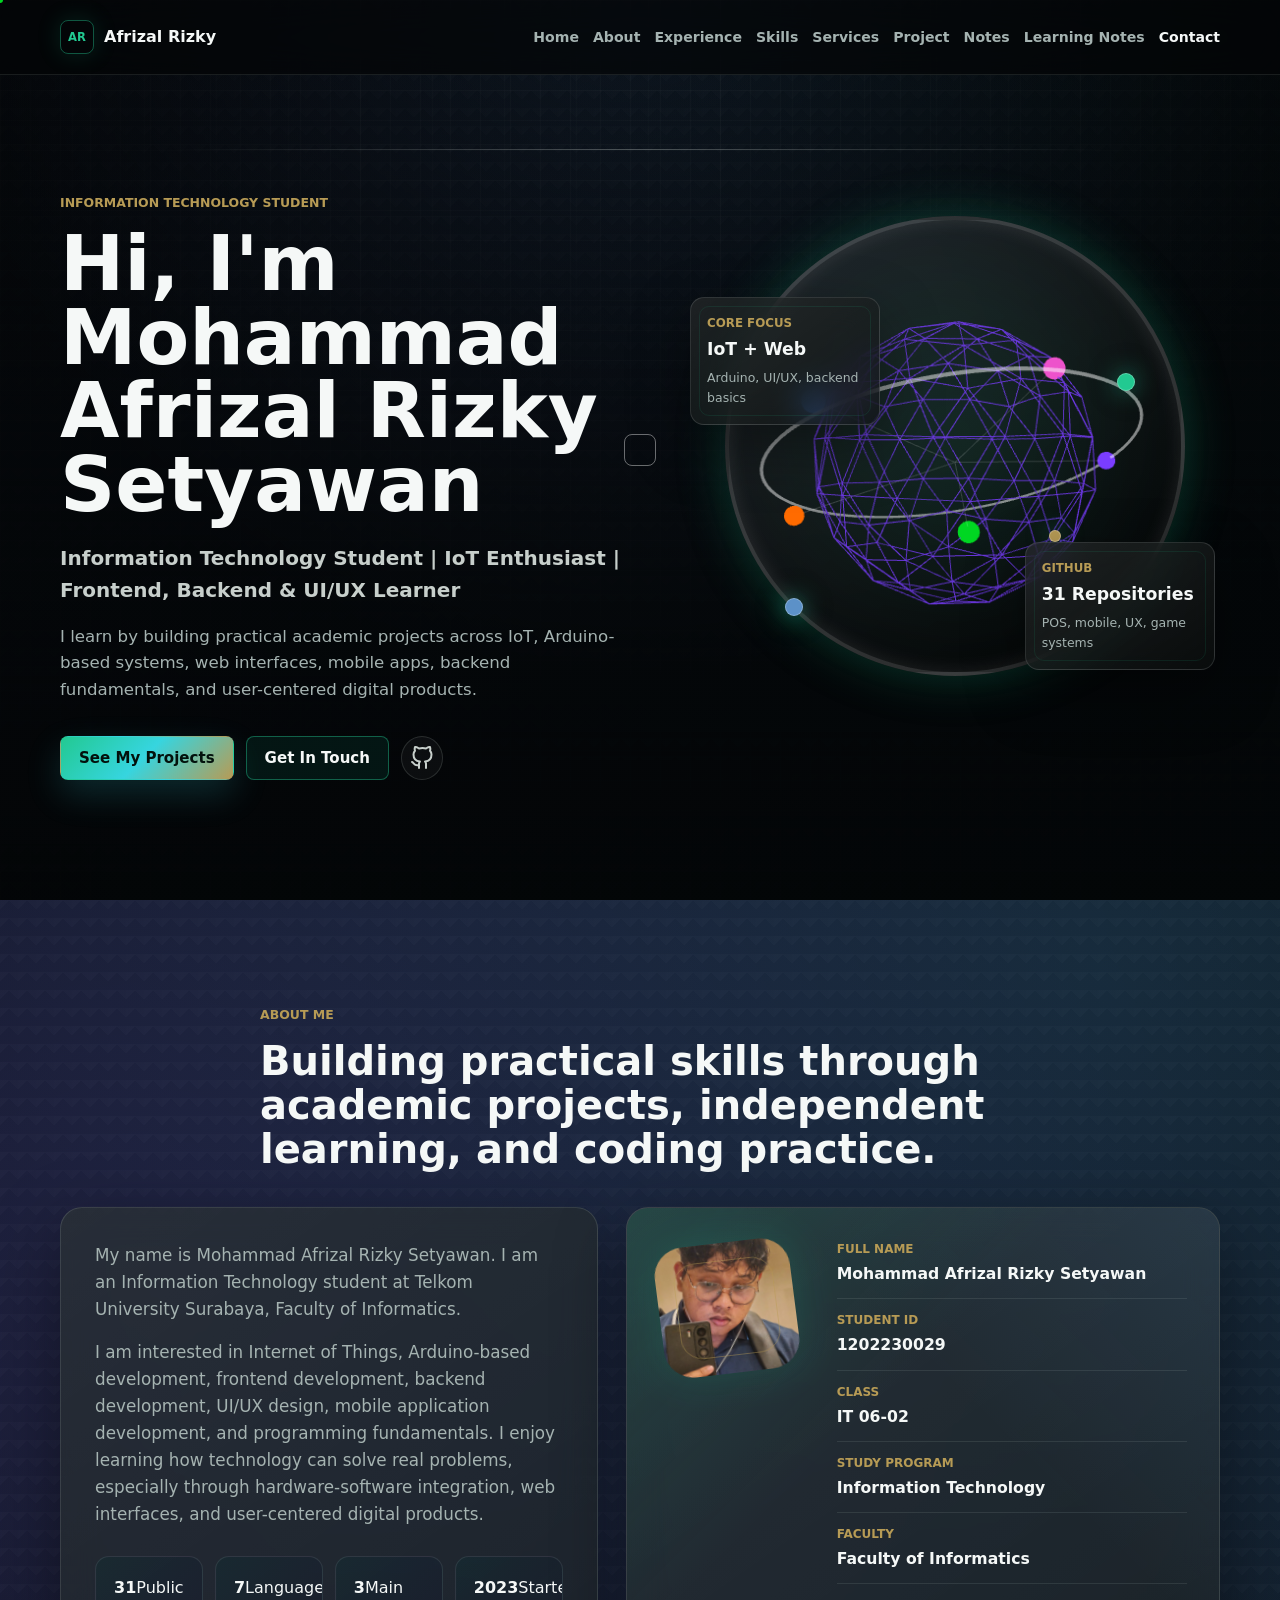
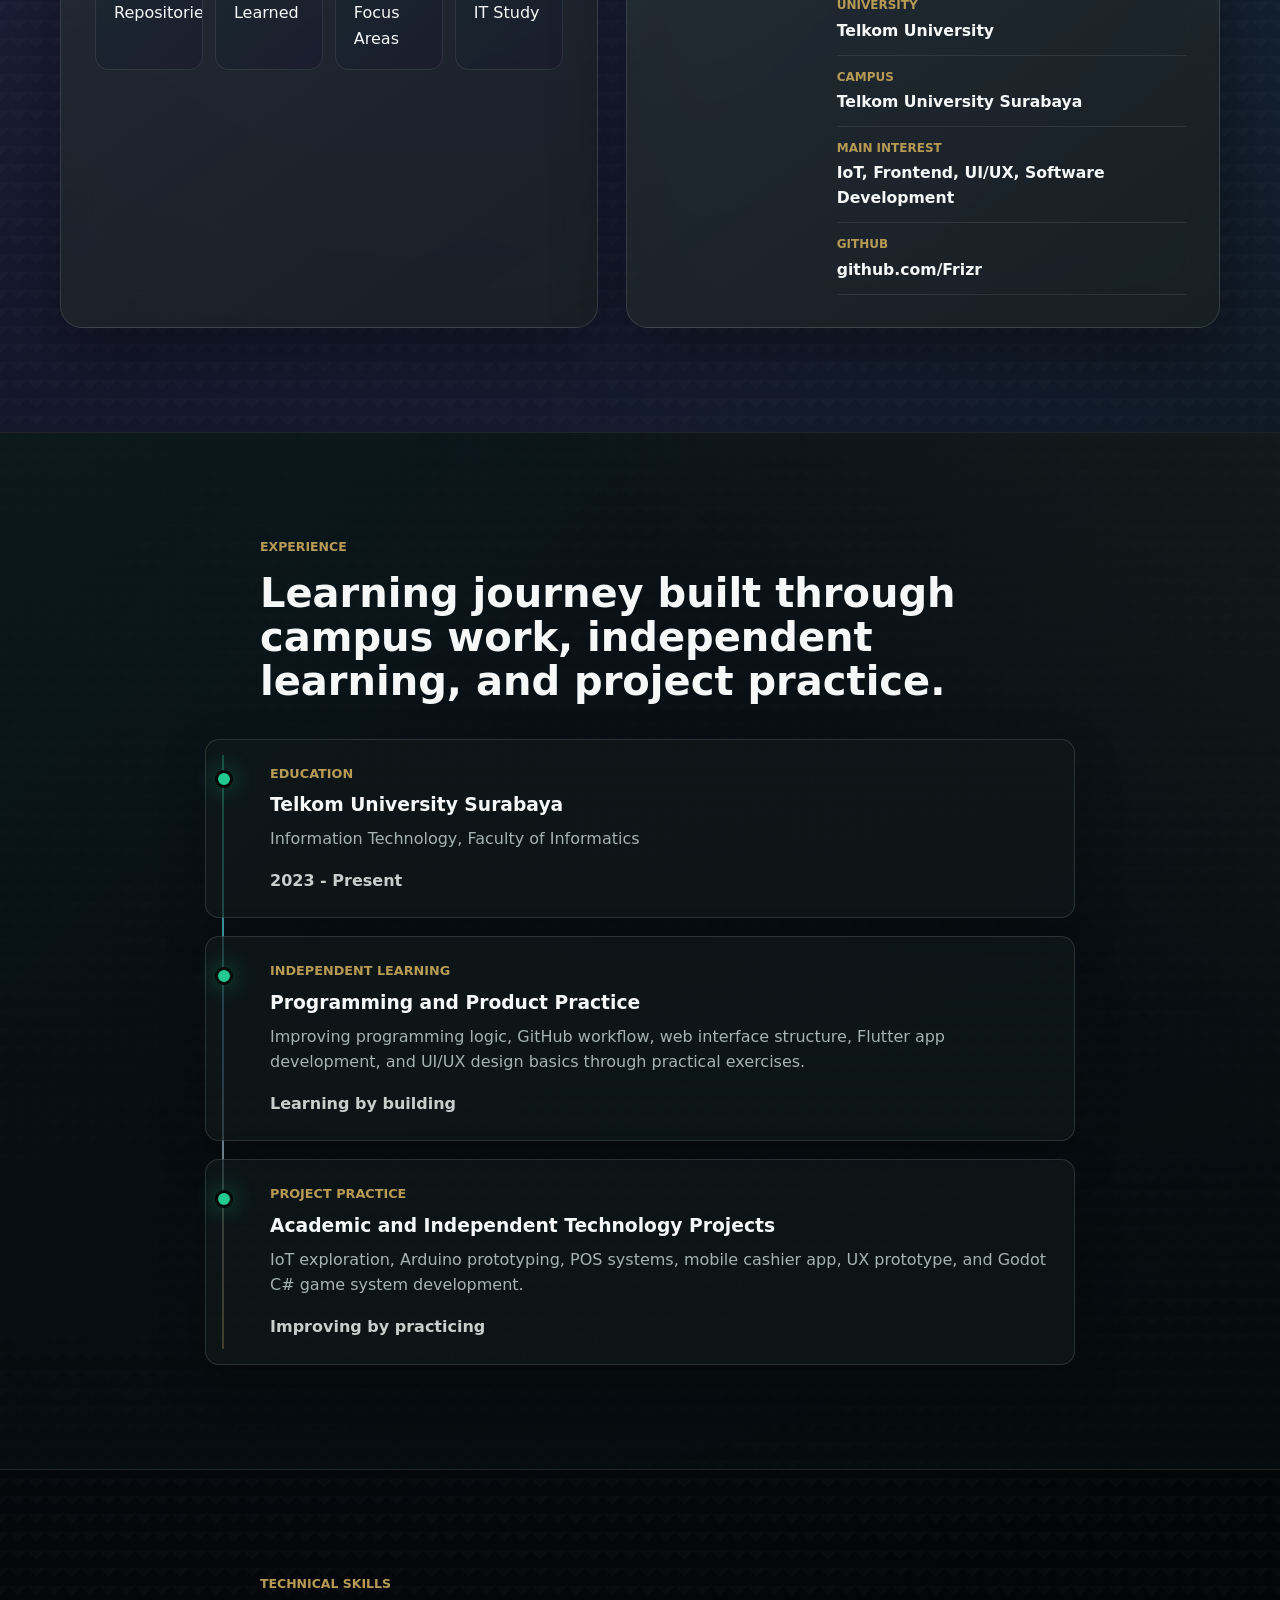
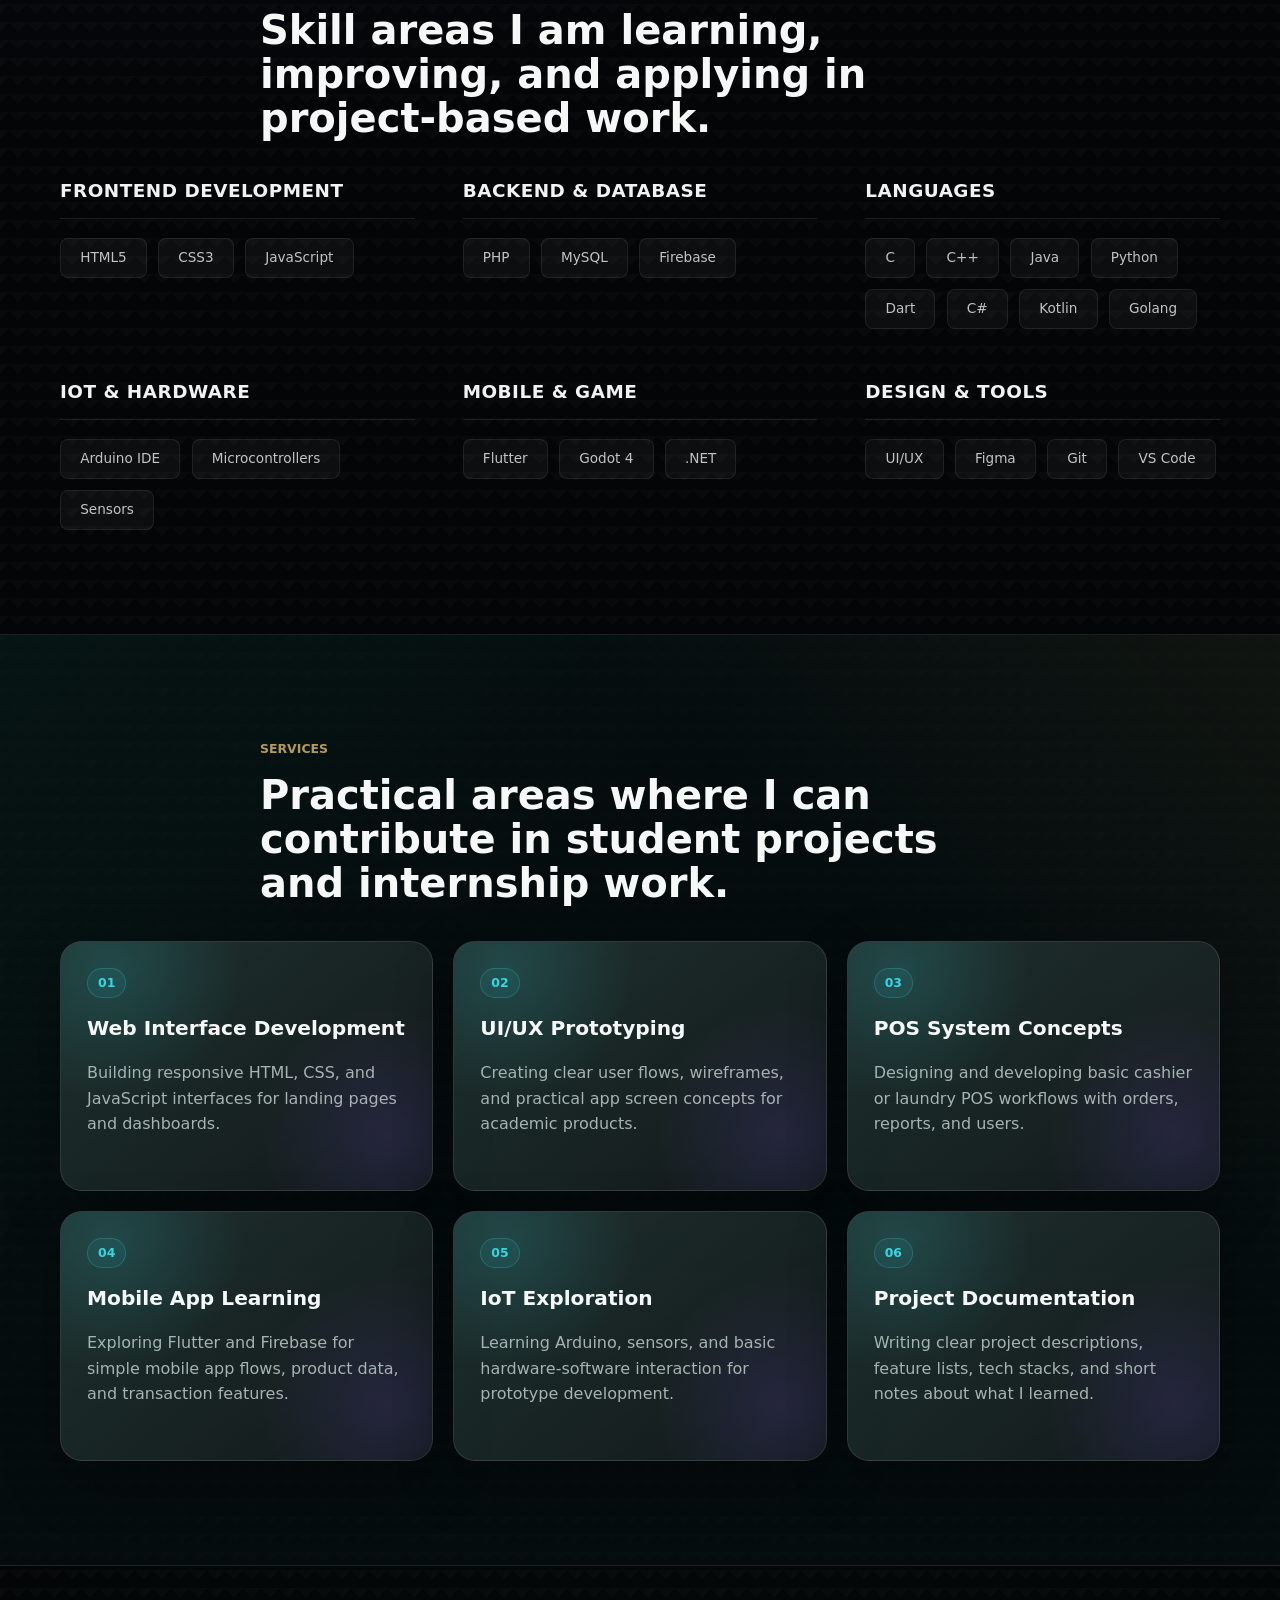
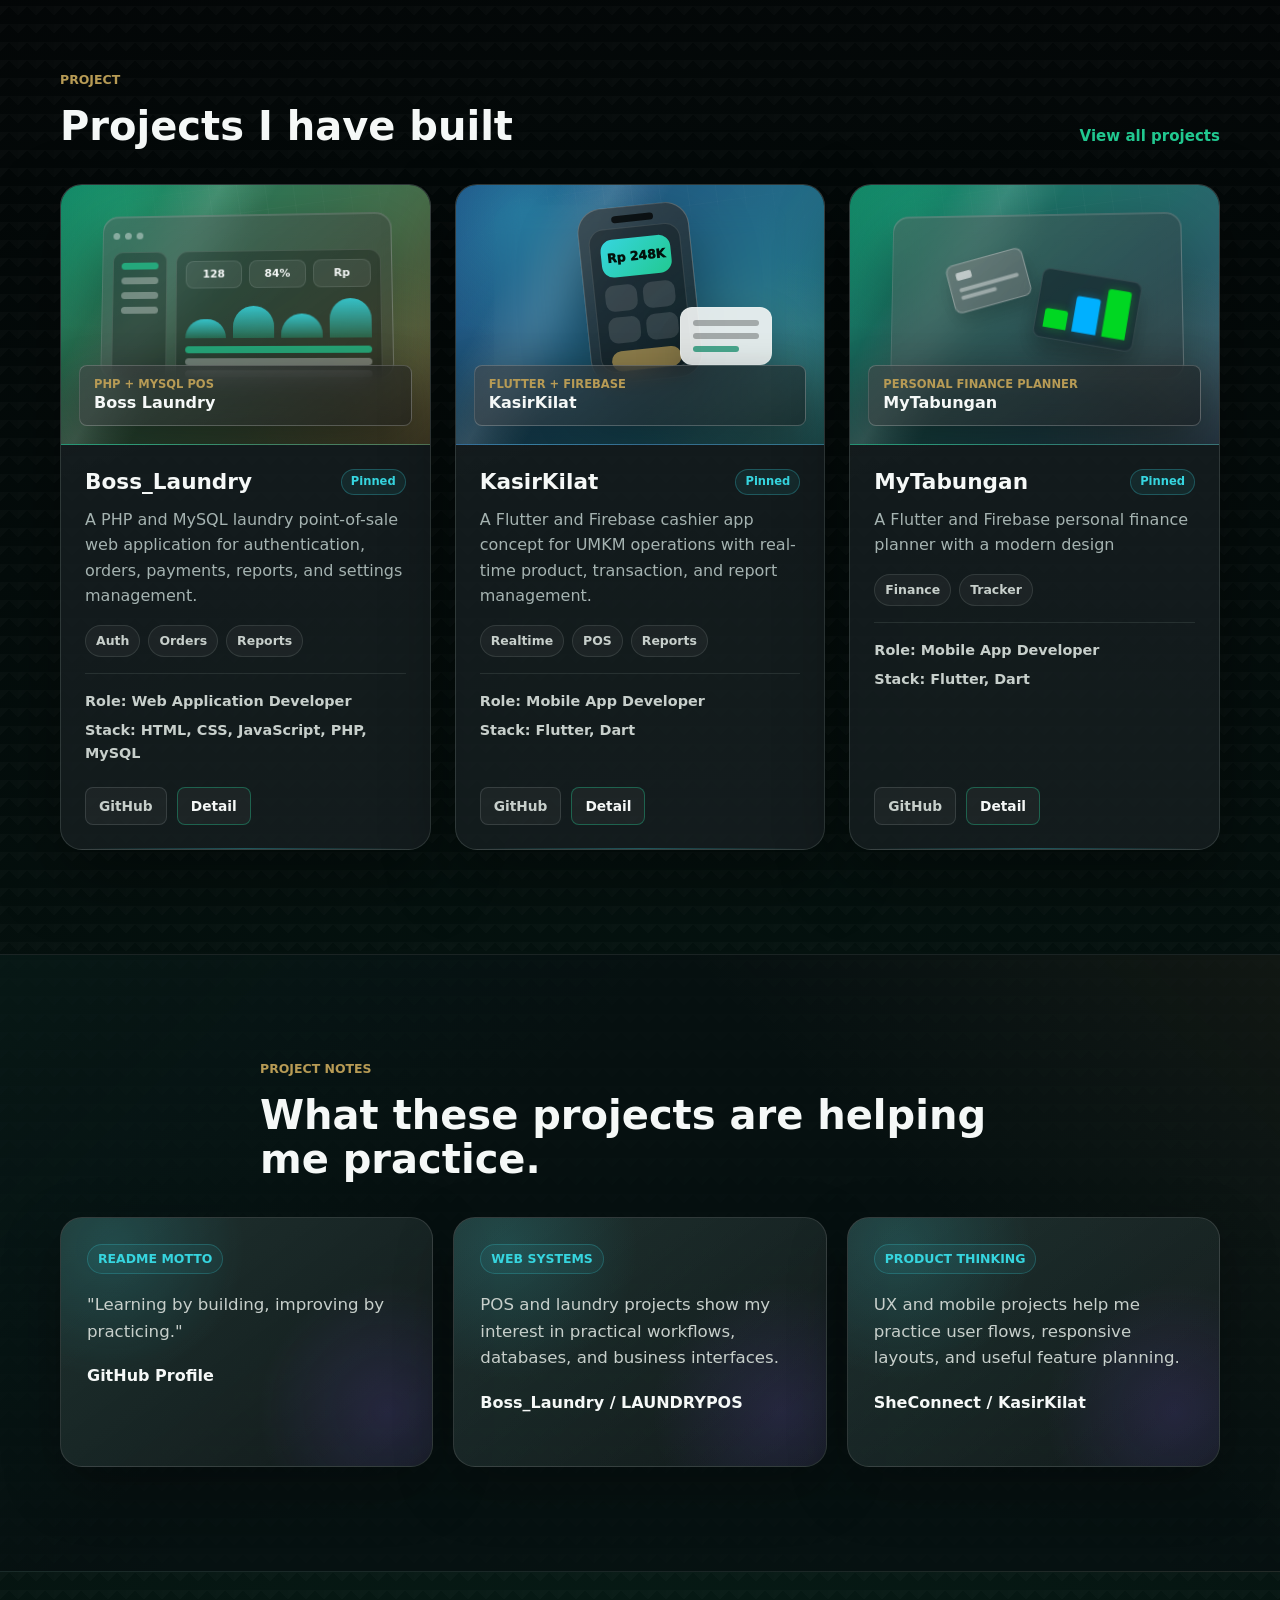
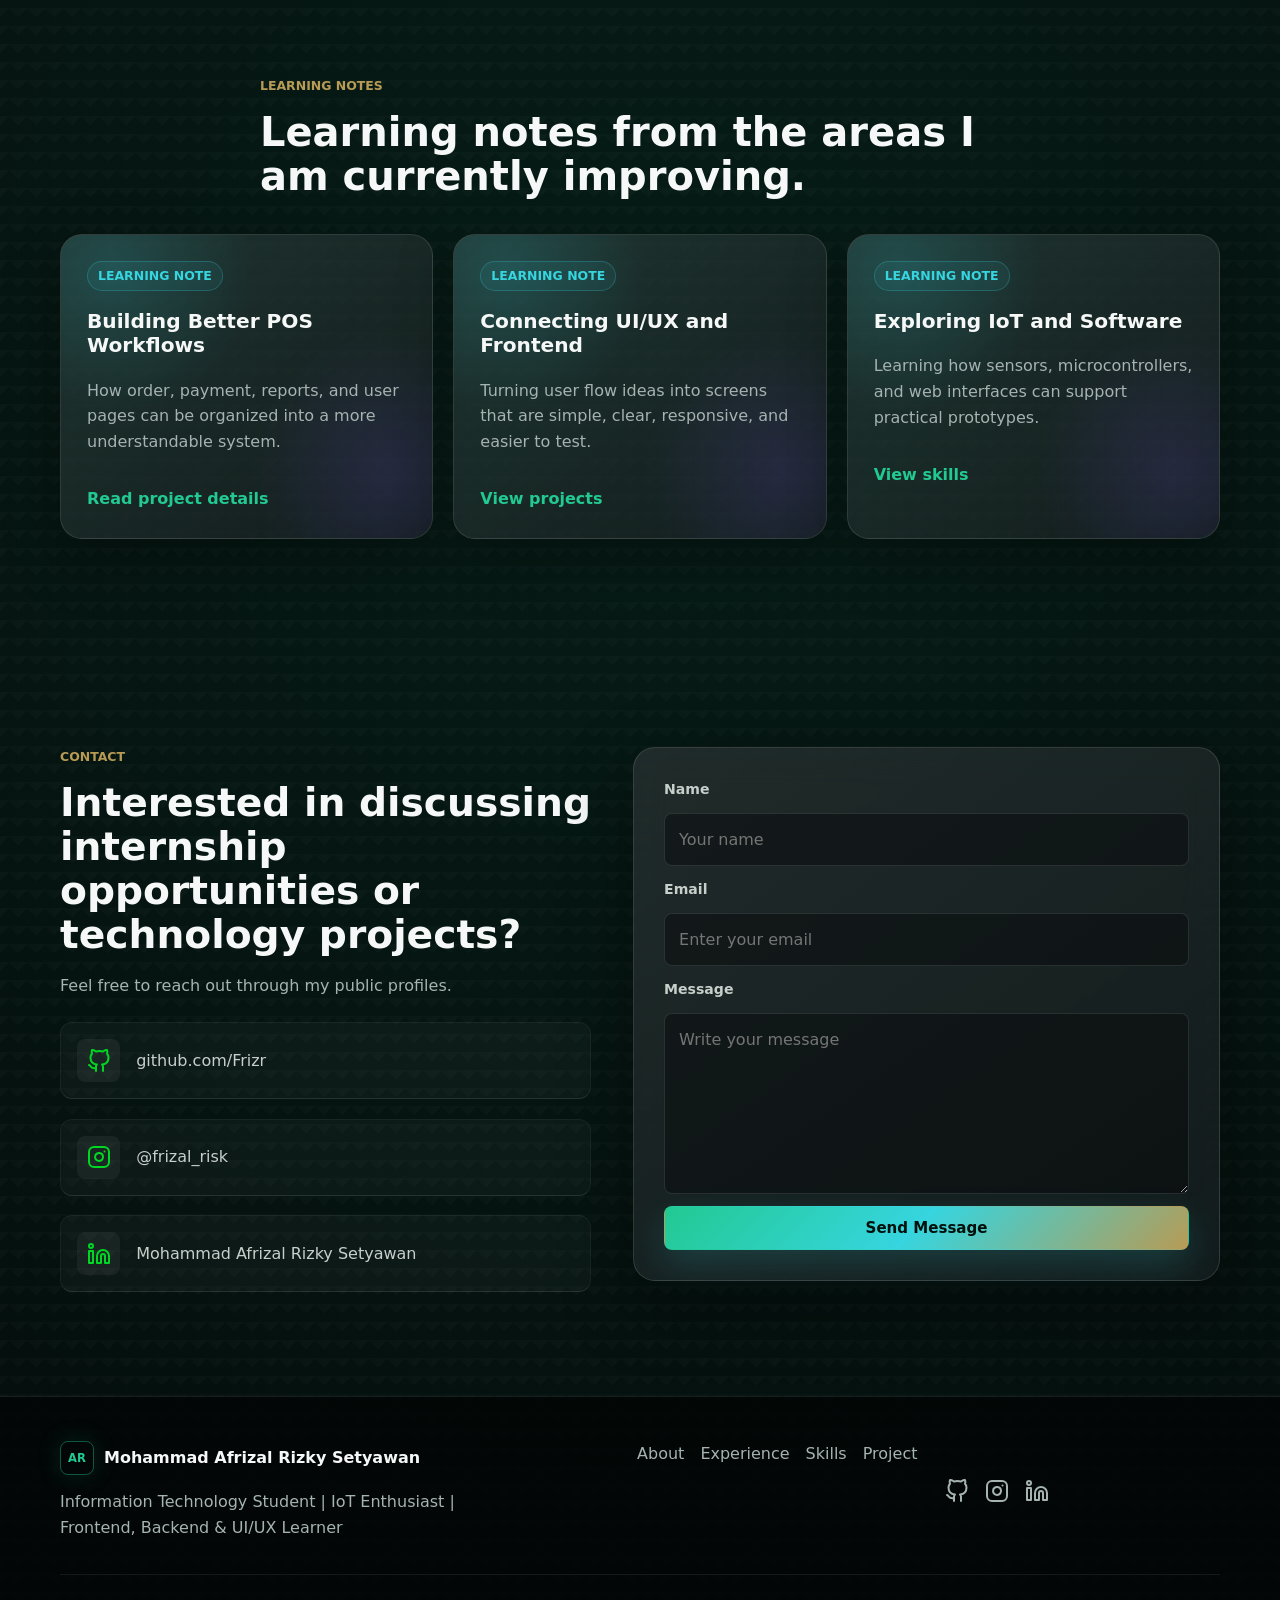
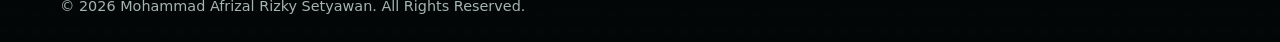
==== commit 65fb1e64: "feat: add custom cursor, Three.js 3D animations, and base stylesheet to portfolio pages" ====
--- a/index.html
+++ b/index.html
@@ -576,9 +576,10 @@
       <p>&copy; 2026 Mohammad Afrizal Rizky Setyawan. All Rights Reserved.</p>
     </div>
   </footer>
-  <script src="assets/js/three.min.js"></script>
-  <script src="assets/js/app.js"></script>
-  <script src="assets/js/main.js"></script>
+  <script defer src="assets/js/three.min.js"></script>
+  <script defer src="assets/js/app.js"></script>
+  <script defer src="assets/js/main.js"></script>
+  
   <div class="cursor-dot"></div>
   <div class="cursor-follower"></div>
 </body>
--- a/css/style.css
+++ b/css/style.css
@@ -947,32 +947,7 @@
   content: "";
   background: linear-gradient(120deg, transparent, rgba(255, 255, 255, 0.12), transparent);
   transform: translateX(-100%);
-  transition: transform 520ms ease;
-}
-
-.metrics-grid div:hover::before {
-  transform: translateX(100%);
-}
-
-.metrics-grid strong {
-  display: block;
-  color: var(--color-cyan);
-  font-size: 1.8rem;
-  line-height: 1;
-}
-
-.metrics-grid span {
-  display: block;
-  margin-top: 8px;
-  color: var(--color-muted);
-  font-size: 0.82rem;
-  font-weight: 700;
-}
-
-/* Skills */
-.skills-grid {
-  display: grid;
-  gap: 18px;
+  
   grid-template-columns: repeat(4, minmax(0, 1fr));
 }
 
@@ -2537,7 +2512,7 @@
     border: 1px solid var(--color-border);
     border-radius: var(--radius-sm);
     background: rgba(255, 255, 255, 0.04);
-    cursor: pointer;
+    
   }
 
   .nav-toggle-button span {
@@ -2850,32 +2825,15 @@
 
 
 
-.cursor-dot, .cursor-ring { display: none; /* old disabled cursor */
-  position: fixed;
-  top: 0;
-  left: 0;
-  pointer-events: none;
-  z-index: 9999;
-  border-radius: 50%;
-  transform: translate(-50%, -50%);
-}
-.cursor-dot {
-  width: 8px;
-  height: 8px;
-  background-color: var(--primary);
-  transition: width 0.2s, height 0.2s, background-color 0.2s;
-}
+
+
 .cursor-ring {
   width: 40px;
   height: 40px;
   border: 2px solid var(--primary);
   transition: width 0.2s, height 0.2s, border-color 0.2s;
 }
-.cursor-dot.hover {
-  width: 12px;
-  height: 12px;
-  background-color: var(--accent);
-}
+
 .cursor-ring.hover {
   width: 50px;
   height: 50px;
@@ -3089,21 +3047,7 @@
         margin-left: -3px !important; margin-top: -3px !important;
         display: block !important;
     }
-    .cursor-follower {
-        position: fixed !important; top: 0 !important; left: 0 !important; width: 28px !important; height: 28px !important;
-        border: 2px solid rgba(255,255,255,0.7) !important; 
-        border-radius: 6px !important; /* Diamond */
-        pointer-events: none !important; z-index: 999998 !important;
-        margin-left: -14px !important; margin-top: -14px !important;
-        transition: width 0.2s, height 0.2s, background 0.2s, border-color 0.2s !important;
-        display: block !important;
-    }
-    .cursor-follower.hover {
-        width: 48px !important; height: 48px !important; 
-        margin-left: -24px !important; margin-top: -24px !important;
-        background: rgba(0, 215, 34, 0.1) !important;
-        border-color: #00d722 !important;
-    }
+    
 }
 
 
@@ -3175,25 +3119,48 @@
 .bar-2 { height: 75%; background: #00b0ff; box-shadow: 0 0 10px rgba(0, 176, 255, 0.3); }
 .bar-3 { height: 100%; }
 
-/* --- Trailing Cursor Follower --- */
-.cursor-follower {
-  position: fixed;
-  top: 0;
-  left: 0;
-  width: 24px;
-  height: 24px;
-  border: 2px solid #00d722;
-  border-radius: 4px; /* Not a circle! */
-  pointer-events: none;
-  z-index: 99999;
-  transform: translate(-50%, -50%) rotate(45deg); /* Diamond shape */
-  transition: width 0.2s, height 0.2s, background-color 0.2s, border-color 0.2s;
-  box-shadow: 0 0 10px rgba(0, 215, 34, 0.2);
-}
-.cursor-follower.hover {
-  width: 40px;
-  height: 40px;
-  background-color: rgba(0, 215, 34, 0.15);
-  border-color: #00b0ff;
-  box-shadow: 0 0 15px rgba(0, 176, 255, 0.3);
-}
+
+
+/* --- unified custom cursor --- */
+@media (pointer: fine) {
+  * {
+    cursor: none !important; /* Hide system cursor everywhere */
+  }
+
+  .cursor-dot {
+    position: fixed;
+    top: 0;
+    left: 0;
+    width: 6px;
+    height: 6px;
+    background: #00d722;
+    border-radius: 50%;
+    pointer-events: none;
+    z-index: 999999;
+    margin-left: -3px;
+    margin-top: -3px;
+  }
+
+  .cursor-follower {
+    position: fixed;
+    top: 0;
+    left: 0;
+    width: 32px;
+    height: 32px;
+    border: 1px solid rgba(255, 255, 255, 0.4);
+    border-radius: 8px; /* Squircle */
+    pointer-events: none;
+    z-index: 999998;
+    margin-left: -16px;
+    margin-top: -16px;
+    transition: transform 0.2s cubic-bezier(0.25, 1, 0.5, 1), background-color 0.2s, border-color 0.2s;
+    transform: translate3d(0,0,0) scale(1);
+    /* Removed expensive backdrop-filter */
+  }
+
+  .cursor-follower.hover {
+    
+    background-color: rgba(255, 255, 255, 0.1);
+    border-color: rgba(255, 255, 255, 0.9);
+    box-shadow: 0 0 15px rgba(255, 255, 255, 0.15);
+  }
